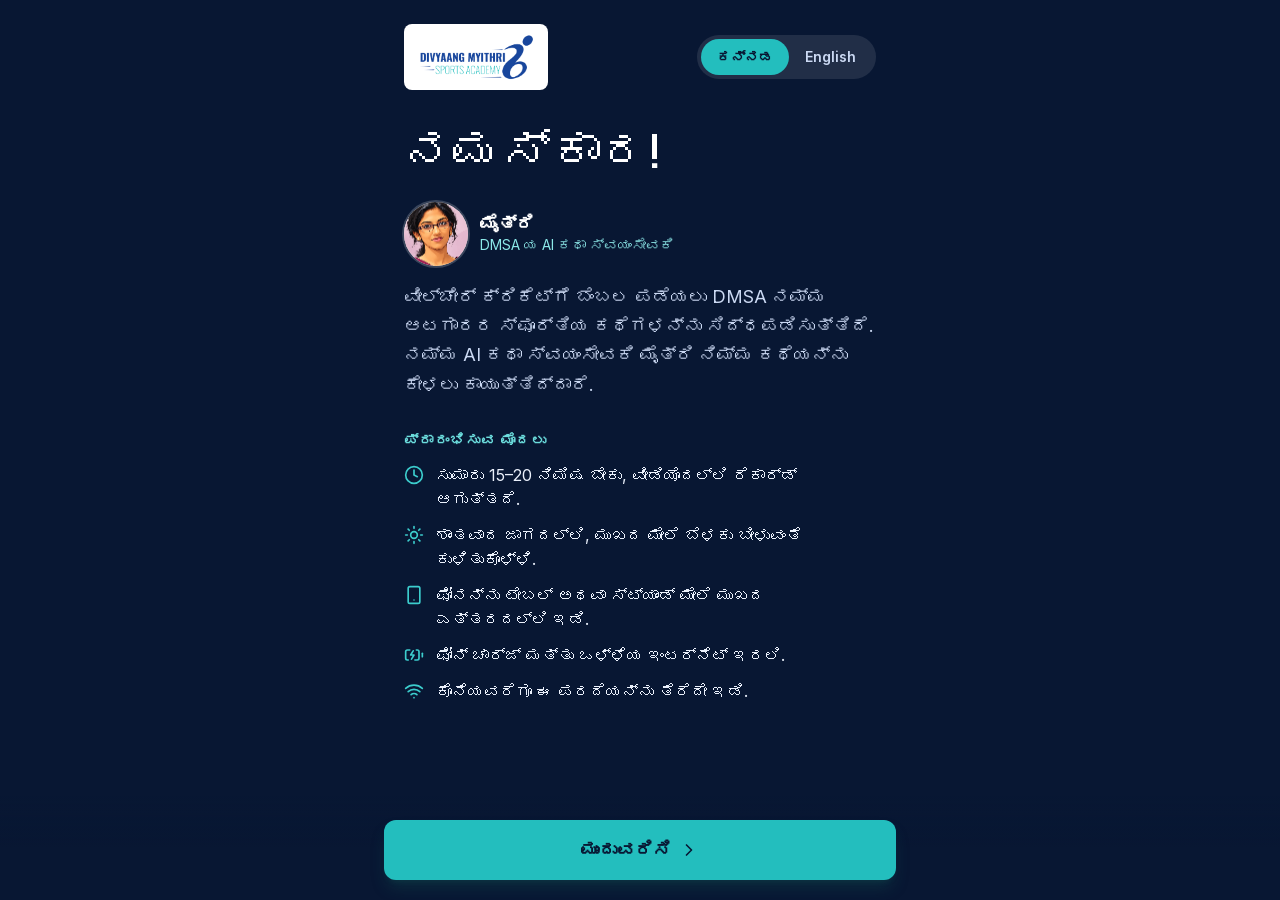
==== index.html @ bd9ede91 "Publish Myithri at myithri.auraclusive.com" ====
<!DOCTYPE html><html lang="en" class="d8ilgG_variable pvw2IW_variable LINzvG_variable h-full antialiased"><head><meta charSet="utf-8"/><meta name="viewport" content="width=device-width, initial-scale=1"/><link rel="preload" href="/_next/static/media/75affa71d1e2f6a7-s.p.17-aodiw50953.woff2" as="font" crossorigin="" type="font/woff2"/><link rel="preload" href="/_next/static/media/83afe278b6a6bb3c-s.p.2bn3s6zvc0dyp.woff2" as="font" crossorigin="" type="font/woff2"/><link rel="preload" href="/_next/static/media/fabcf92ba1ccea36-s.p.1w_qz2ahumqmz.woff2" as="font" crossorigin="" type="font/woff2"/><link rel="stylesheet" href="/_next/static/chunks/028mfvkrisrev.css" data-precedence="next"/><link rel="preload" as="script" fetchPriority="low" href="/_next/static/chunks/3cfn99dbrcvvp.js"/><script src="/_next/static/chunks/2g6eky4dojsgx.js" async=""></script><script src="/_next/static/chunks/3dmm3v_fq28gc.js" async=""></script><script src="/_next/static/chunks/turbopack-3-ry682tkyiqk.js" async=""></script><script src="/_next/static/chunks/0umf92h1sb77c.js" async=""></script><script src="/_next/static/chunks/1b52zogf7k6cu.js" async=""></script><script src="/_next/static/chunks/1c8x-q97ota8c.js" async=""></script><meta name="theme-color" content="#081733"/><title>Share your story | Divyaang Myithri Sports Academy</title><meta name="description" content="A private interview link for DMSA players."/><meta name="robots" content="noindex, nofollow"/><meta name="next-size-adjust" content=""/><script src="/_next/static/chunks/0cz1d0mv5g_q7.js" noModule=""></script></head><body class="min-h-full"><div hidden=""><!--$--><!--/$--></div><!--$--><!--/$--><script id="_R_">(globalThis["TURBOPACK"] || (globalThis["TURBOPACK"] = [])).push({"otherChunks":["static/chunks/3cfn99dbrcvvp.js","static/chunks/2g6eky4dojsgx.js","static/chunks/3dmm3v_fq28gc.js"],"runtimeModuleIds":[94553]});</script><script src="/_next/static/chunks/3cfn99dbrcvvp.js" async=""></script><script>(self.__next_f=self.__next_f||[]).push([0])</script><script>self.__next_f.push([1,"1:\"$Sreact.fragment\"\n2:\"/_next/static/chunks/0umf92h1sb77c.js\"\n3:I[39756,[\"$2\"],\"default\"]\n4:I[37457,[\"$2\"],\"default\"]\n6:I[47257,[\"$2\"],\"ClientPageRoot\"]\n7:\"/_next/static/chunks/1b52zogf7k6cu.js\"\n8:\"/_next/static/chunks/1c8x-q97ota8c.js\"\n9:I[31713,[\"$2\",\"$7\",\"$8\"],\"default\"]\nc:I[97367,[\"$2\"],\"OutletBoundary\"]\nd:\"$Sreact.suspense\"\nf:\"ViewportBoundary\"\n10:I[97367,[\"$2\"],\"$f\"]\n12:\"MetadataBoundary\"\n13:I[97367,[\"$2\"],\"$12\"]\n15:I[68027,[\"$2\"],\"default\",1]\n:HL[\"/_next/static/chunks/028mfvkrisrev.css\",\"style\"]\n:HL[\"/_next/static/media/75affa71d1e2f6a7-s.p.17-aodiw50953.woff2\",\"font\",{\"crossOrigin\":\"\",\"type\":\"font/woff2\"}]\n:HL[\"/_next/static/media/83afe278b6a6bb3c-s.p.2bn3s6zvc0dyp.woff2\",\"font\",{\"crossOrigin\":\"\",\"type\":\"font/woff2\"}]\n:HL[\"/_next/static/media/fabcf92ba1ccea36-s.p.1w_qz2ahumqmz.woff2\",\"font\",{\"crossOrigin\":\"\",\"type\":\"font/woff2\"}]\n5:[[\"children\",{\"s\":\"__PAGE__\",\"h\":512,\"d\":{\"r\":[\"$\",\"$1\",\"c\",{\"children\":[[\"$\",\"$L6\",null,{\"Component\":\"$9\",\"serverProvidedParams\":{\"searchParams\":{},\"params\":{},\"promises\":[\"$@a\",\"$@b\"]}}],[[\"$\",\"script\",\"script-0\",{\"src\":\"/_next/static/chunks/1b52zogf7k6cu.js\",\"async\":true,\"nonce\":\"$undefined\"}],[\"$\",\"script\",\"script-1\",{\"src\":\"/_next/static/chunks/1c8x-q97ota8c.js\",\"async\":true,\"nonce\":\"$undefined\"}]],[\"$\",\"$Lc\",null,{\"children\":[\"$\",\"$d\",null,{\"name\":\"Next.MetadataOutlet\",\"children\":\"$@e\"}]}]]}],\"p\":false,\"v\":null}}]]\n0:{\"P\":null,\"c\":[\"\",\"\"],\"q\":\"\",\"i\":false,\"t\":{\"t\":{\"s\":\"\",\"h\":528,\"d\":{\"r\":[\"$\",\"$1\",\"c\",{\"children\":[[[\"$\",\"link\",\"0\",{\"rel\":\"stylesheet\",\"href\":\"/_next/static/chunks/028mfvkrisrev.css\",\"precedence\":\"next\",\"crossOrigin\":\"$undefined\",\"nonce\":\"$undefined\"}],[\"$\",\"script\",\"script-0\",{\"src\":\"/_next/static/chunks/0umf92h1sb77c.js\",\"async\":true,\"nonce\":\"$undefined\"}]],[\"$\",\"html\",null,{\"lang\":\"en\",\"className\":\"d8ilgG_variable pvw2IW_variable LINzvG_variable h-full antialiased\",\"children\":[\"$\",\"body\",null,{\"className\":\"min-h-full\",\"children\":[\"$\",\"$L3\",null,{\"parallelRouterKey\":\"children\",\"error\":\"$undefined\",\"errorStyles\":\"$undefined\",\"errorScripts\":\"$undefined\",\"template\":[\"$\",\"$L4\",null,{}],\"templateStyles\":\"$undefined\",\"templateScripts\":\"$undefined\",\"notFound\":[[[\"$\",\"title\",null,{\"children\":\"404: This page could not be found.\"}],[\"$\",\"div\",null,{\"style\":{\"fontFamily\":\"system-ui,\\\"Segoe UI\\\",Roboto,Helvetica,Arial,sans-serif,\\\"Apple Color Emoji\\\",\\\"Segoe UI Emoji\\\"\",\"height\":\"100vh\",\"textAlign\":\"center\",\"display\":\"flex\",\"flexDirection\":\"column\",\"alignItems\":\"center\",\"justifyContent\":\"center\"},\"children\":[\"$\",\"div\",null,{\"children\":[[\"$\",\"style\",null,{\"dangerouslySetInnerHTML\":{\"__html\":\"body{color:#000;background:#fff;margin:0}.next-error-h1{border-right:1px solid rgba(0,0,0,.3)}@media (prefers-color-scheme:dark){body{color:#fff;background:#000}.next-error-h1{border-right:1px solid rgba(255,255,255,.3)}}\"}}],[\"$\",\"h1\",null,{\"className\":\"next-error-h1\",\"style\":{\"display\":\"inline-block\",\"margin\":\"0 20px 0 0\",\"padding\":\"0 23px 0 0\",\"fontSize\":24,\"fontWeight\":500,\"verticalAlign\":\"top\",\"lineHeight\":\"49px\"},\"children\":404}],[\"$\",\"div\",null,{\"style\":{\"display\":\"inline-block\"},\"children\":[\"$\",\"h2\",null,{\"style\":{\"fontSize\":14,\"fontWeight\":400,\"lineHeight\":\"49px\",\"margin\":0},\"children\":\"This page could not be found.\"}]}]]}]}]],[]],\"forbidden\":\"$undefined\",\"unauthorized\":\"$undefined\"}]}]}]]}],\"p\":false,\"v\":null},\"c\":\"$Q5\"},\"h\":{\"r\":[\"$\",\"$1\",\"h\",{\"children\":[null,[\"$\",\"$L10\",null,{\"children\":\"$L11\"}],[\"$\",\"$L13\",null,{\"children\":[[\"$\",\"div\",null,{\"hidden\":true,\"children\":[\"$\",\"$d\",null,{\"name\":\"Next.Metadata\",\"children\":\"$L14\"}]}],null]}],[\"$\",\"meta\",null,{\"name\":\"next-size-adjust\",\"content\":\"\"}]]}],\"p\":false,\"v\":null}},\"m\":\"$undefined\",\"G\":[\"$15\",[[\"$\",\"link\",\"0\",{\"rel\":\"stylesheet\",\"href\":\"/_next/static/chunks/028mfvkrisrev.css\",\"precedence\":\"next\",\"crossOrigin\":\"$undefined\",\"nonce\":\"$undefined\"}]]],\"S\":true,\"r\":\"$undefined\",\"s\":\"$undefined\",\"a\":\"$undefined\",\"l\":\"$undefined\",\"p\":\"$undefined\",\"d\":\"$undefined\",\"b\":\"nEIUhAYnrv39OLsIxHmzb\"}\na:{}\nb:\"$5:0:1:d:r:props:children:0:props:serverProvidedParams:params\"\n11:[[\"$\",\"meta\",\"0\",{\"charSet\":\"utf-8\"}],[\"$\",\"meta\",\"1\",{\"name\":\"viewport\",\"content\":\"width=device-width, initial-scale=1\"}],[\"$\",\"meta\",\"2\",{\"name\":\"theme-color\",\"content\":\"#081733\"}]]\ne:null\n14:[[\"$\",\"title\",\"0\",{\"children\":\"Share your story | Divyaang Myithri Sports Academy\"}],[\"$\",\"meta\",\"1\",{\"name\":\"description\",\"content\":\"A private interview link for DMSA players.\"}],[\"$\",\"meta\",\"2\",{\"name\":\"robots\",\"content\":\"noindex, nofollow\"}]]\n"])</script></body></html>
---- _next/static/chunks/028mfvkrisrev.css ----
@font-face{font-family:Bebas Neue;font-style:normal;font-weight:400;font-display:swap;src:url(../media/2039e8342bda6056-s.1hiu0hj9qpr9g.woff2)format("woff2");unicode-range:U+100-2BA,U+2BD-2C5,U+2C7-2CC,U+2CE-2D7,U+2DD-2FF,U+304,U+308,U+329,U+1D00-1DBF,U+1E00-1E9F,U+1EF2-1EFF,U+2020,U+20A0-20AB,U+20AD-20C4,U+2113,U+2C60-2C7F,U+A720-A7FF}@font-face{font-family:Bebas Neue;font-style:normal;font-weight:400;font-display:swap;src:url(../media/fabcf92ba1ccea36-s.p.1w_qz2ahumqmz.woff2)format("woff2");unicode-range:U+??,U+131,U+152-153,U+2BB-2BC,U+2C6,U+2DA,U+2DC,U+304,U+308,U+329,U+2000-206F,U+20AC,U+2122,U+2191,U+2193,U+2212,U+2215,U+FEFF,U+FFFD}@font-face{font-family:Bebas Neue Fallback;src:local(Arial);ascent-override:117.32%;descent-override:39.11%;line-gap-override:0.0%;size-adjust:76.72%}.d8ilgG_className{font-family:Bebas Neue,Bebas Neue Fallback;font-style:normal;font-weight:400}.d8ilgG_variable{--font-bebas:"Bebas Neue", "Bebas Neue Fallback"}
@font-face{font-family:Archivo;font-style:normal;font-weight:100 900;font-stretch:100%;font-display:swap;src:url(../media/a2947afc6a06879b-s.1gyfqm5yhhzs7.woff2)format("woff2");unicode-range:U+102-103,U+110-111,U+128-129,U+168-169,U+1A0-1A1,U+1AF-1B0,U+300-301,U+303-304,U+308-309,U+323,U+329,U+1EA0-1EF9,U+20AB}@font-face{font-family:Archivo;font-style:normal;font-weight:100 900;font-stretch:100%;font-display:swap;src:url(../media/651aaf1801011892-s.357dd_6abeqge.woff2)format("woff2");unicode-range:U+100-2BA,U+2BD-2C5,U+2C7-2CC,U+2CE-2D7,U+2DD-2FF,U+304,U+308,U+329,U+1D00-1DBF,U+1E00-1E9F,U+1EF2-1EFF,U+2020,U+20A0-20AB,U+20AD-20C4,U+2113,U+2C60-2C7F,U+A720-A7FF}@font-face{font-family:Archivo;font-style:normal;font-weight:100 900;font-stretch:100%;font-display:swap;src:url(../media/75affa71d1e2f6a7-s.p.17-aodiw50953.woff2)format("woff2");unicode-range:U+??,U+131,U+152-153,U+2BB-2BC,U+2C6,U+2DA,U+2DC,U+304,U+308,U+329,U+2000-206F,U+20AC,U+2122,U+2191,U+2193,U+2212,U+2215,U+FEFF,U+FFFD}@font-face{font-family:Archivo Fallback;src:local(Arial);ascent-override:88.96%;descent-override:21.28%;line-gap-override:0.0%;size-adjust:98.7%}.pvw2IW_className{font-family:Archivo,Archivo Fallback;font-style:normal}.pvw2IW_variable{--font-archivo:"Archivo", "Archivo Fallback"}
@font-face{font-family:Inter;font-style:normal;font-weight:100 900;font-display:swap;src:url(../media/2c55a0e60120577a-s.0-dom-5bn10r2.woff2)format("woff2");unicode-range:U+460-52F,U+1C80-1C8A,U+20B4,U+2DE0-2DFF,U+A640-A69F,U+FE2E-FE2F}@font-face{font-family:Inter;font-style:normal;font-weight:100 900;font-display:swap;src:url(../media/9c72aa0f40e4eef8-s.1y4-pdgsjb-pw.woff2)format("woff2");unicode-range:U+301,U+400-45F,U+490-491,U+4B0-4B1,U+2116}@font-face{font-family:Inter;font-style:normal;font-weight:100 900;font-display:swap;src:url(../media/ad66f9afd8947f86-s.3lvt2whj97whp.woff2)format("woff2");unicode-range:U+1F??}@font-face{font-family:Inter;font-style:normal;font-weight:100 900;font-display:swap;src:url(../media/5476f68d60460930-s.2uwcyprjm3xu3.woff2)format("woff2");unicode-range:U+370-377,U+37A-37F,U+384-38A,U+38C,U+38E-3A1,U+3A3-3FF}@font-face{font-family:Inter;font-style:normal;font-weight:100 900;font-display:swap;src:url(../media/2bbe8d2671613f1f-s.0k62hbripvv8p.woff2)format("woff2");unicode-range:U+102-103,U+110-111,U+128-129,U+168-169,U+1A0-1A1,U+1AF-1B0,U+300-301,U+303-304,U+308-309,U+323,U+329,U+1EA0-1EF9,U+20AB}@font-face{font-family:Inter;font-style:normal;font-weight:100 900;font-display:swap;src:url(../media/1bffadaabf893a1e-s.3-6t-g6q0vh0a.woff2)format("woff2");unicode-range:U+100-2BA,U+2BD-2C5,U+2C7-2CC,U+2CE-2D7,U+2DD-2FF,U+304,U+308,U+329,U+1D00-1DBF,U+1E00-1E9F,U+1EF2-1EFF,U+2020,U+20A0-20AB,U+20AD-20C4,U+2113,U+2C60-2C7F,U+A720-A7FF}@font-face{font-family:Inter;font-style:normal;font-weight:100 900;font-display:swap;src:url(../media/83afe278b6a6bb3c-s.p.2bn3s6zvc0dyp.woff2)format("woff2");unicode-range:U+??,U+131,U+152-153,U+2BB-2BC,U+2C6,U+2DA,U+2DC,U+304,U+308,U+329,U+2000-206F,U+20AC,U+2122,U+2191,U+2193,U+2212,U+2215,U+FEFF,U+FFFD}@font-face{font-family:Inter Fallback;src:local(Arial);ascent-override:90.44%;descent-override:22.52%;line-gap-override:0.0%;size-adjust:107.12%}.LINzvG_className{font-family:Inter,Inter Fallback;font-style:normal}.LINzvG_variable{--font-inter:"Inter", "Inter Fallback"}
@layer properties{@supports (((-webkit-hyphens:none)) and (not (margin-trim:inline))) or ((-moz-orient:inline) and (not (color:rgb(from red r g b)))){*,:before,:after,::backdrop{--tw-translate-x:0;--tw-translate-y:0;--tw-translate-z:0;--tw-scale-x:1;--tw-scale-y:1;--tw-scale-z:1;--tw-rotate-x:initial;--tw-rotate-y:initial;--tw-rotate-z:initial;--tw-skew-x:initial;--tw-skew-y:initial;--tw-space-y-reverse:0;--tw-divide-y-reverse:0;--tw-border-style:solid;--tw-gradient-position:initial;--tw-gradient-from:#0000;--tw-gradient-via:#0000;--tw-gradient-to:#0000;--tw-gradient-stops:initial;--tw-gradient-via-stops:initial;--tw-gradient-from-position:0%;--tw-gradient-via-position:50%;--tw-gradient-to-position:100%;--tw-leading:initial;--tw-font-weight:initial;--tw-tracking:initial;--tw-ordinal:initial;--tw-slashed-zero:initial;--tw-numeric-figure:initial;--tw-numeric-spacing:initial;--tw-numeric-fraction:initial;--tw-shadow:0 0 #0000;--tw-shadow-color:initial;--tw-shadow-alpha:100%;--tw-inset-shadow:0 0 #0000;--tw-inset-shadow-color:initial;--tw-inset-shadow-alpha:100%;--tw-ring-color:initial;--tw-ring-shadow:0 0 #0000;--tw-inset-ring-color:initial;--tw-inset-ring-shadow:0 0 #0000;--tw-ring-inset:initial;--tw-ring-offset-width:0px;--tw-ring-offset-color:#fff;--tw-ring-offset-shadow:0 0 #0000;--tw-blur:initial;--tw-brightness:initial;--tw-contrast:initial;--tw-grayscale:initial;--tw-hue-rotate:initial;--tw-invert:initial;--tw-opacity:initial;--tw-saturate:initial;--tw-sepia:initial;--tw-drop-shadow:initial;--tw-drop-shadow-color:initial;--tw-drop-shadow-alpha:100%;--tw-drop-shadow-size:initial;--tw-backdrop-blur:initial;--tw-backdrop-brightness:initial;--tw-backdrop-contrast:initial;--tw-backdrop-grayscale:initial;--tw-backdrop-hue-rotate:initial;--tw-backdrop-invert:initial;--tw-backdrop-opacity:initial;--tw-backdrop-saturate:initial;--tw-backdrop-sepia:initial;--tw-duration:initial;--tw-outline-style:solid}}}@layer theme{:root,:host{--font-sans:var(--font-inter), sans-serif;--font-mono:ui-monospace, SFMono-Regular, Menlo, Monaco, Consolas, "Liberation Mono", "Courier New", monospace;--color-red-50:#fef2f2;--color-red-100:#ffe2e2;--color-red-300:#ffa3a3;--color-red-500:#fb2c36;--color-red-600:#e40014;--color-red-900:#82181a;--color-teal-50:var(--color-teal-50);--color-teal-100:var(--color-teal-100);--color-teal-200:var(--color-teal-200);--color-teal-300:var(--color-teal-300);--color-teal-400:var(--color-teal-400);--color-teal-500:var(--color-teal-500);--color-teal-600:var(--color-teal-600);--color-teal-700:var(--color-teal-700);--color-teal-800:var(--color-teal-800);--color-teal-900:var(--color-teal-900);--color-black:#000;--color-white:#fff;--spacing:.25rem;--container-xs:20rem;--container-sm:24rem;--container-md:28rem;--container-lg:32rem;--container-2xl:42rem;--container-3xl:48rem;--container-4xl:56rem;--container-5xl:64rem;--text-xs:.75rem;--text-xs--line-height:calc(1 / .75);--text-sm:.875rem;--text-sm--line-height:calc(1.25 / .875);--text-base:1rem;--text-base--line-height:calc(1.5 / 1);--text-lg:1.125rem;--text-lg--line-height:calc(1.75 / 1.125);--text-xl:1.25rem;--text-xl--line-height:calc(1.75 / 1.25);--text-2xl:1.5rem;--text-2xl--line-height:calc(2 / 1.5);--text-3xl:1.875rem;--text-3xl--line-height:calc(2.25 / 1.875);--text-5xl:3rem;--text-5xl--line-height:1;--text-6xl:3.75rem;--text-6xl--line-height:1;--font-weight-normal:400;--font-weight-semibold:600;--font-weight-bold:700;--tracking-wide:.025em;--tracking-widest:.1em;--leading-tight:1.25;--leading-relaxed:1.625;--radius-sm:.25rem;--radius-md:.375rem;--radius-lg:.5rem;--radius-xl:.75rem;--radius-2xl:1rem;--radius-3xl:1.5rem;--animate-spin:spin 1s linear infinite;--animate-ping:ping 1s cubic-bezier(0, 0, .2, 1) infinite;--animate-pulse:pulse 2s cubic-bezier(.4, 0, .6, 1) infinite;--aspect-video:16 / 9;--default-transition-duration:.15s;--default-transition-timing-function:cubic-bezier(.4, 0, .2, 1);--default-font-family:var(--font-inter), sans-serif;--default-mono-font-family:var(--font-mono);--color-navy-50:var(--color-navy-50);--color-navy-100:var(--color-navy-100);--color-navy-200:var(--color-navy-200);--color-navy-300:var(--color-navy-300);--color-navy-400:var(--color-navy-400);--color-navy-500:var(--color-navy-500);--color-navy-600:var(--color-navy-600);--color-navy-700:var(--color-navy-700);--color-navy-800:var(--color-navy-800);--color-navy-900:var(--color-navy-900);--color-navy-950:var(--color-navy-950);--color-gold-50:var(--color-gold-50);--color-gold-100:var(--color-gold-100);--color-gold-200:var(--color-gold-200);--color-gold-300:var(--color-gold-300);--color-gold-400:var(--color-gold-400);--color-gold-500:var(--color-gold-500);--color-gold-600:var(--color-gold-600);--color-gold-700:var(--color-gold-700);--color-chalk:var(--color-chalk);--color-chalk-dim:var(--color-chalk-dim)}@supports (color:lab(0% 0 0)){:root,:host{--color-red-50:lab(96.5005% 4.18511 1.52329);--color-red-100:lab(92.243% 10.2865 3.83865);--color-red-300:lab(76.5514% 36.4219 15.5335);--color-red-500:lab(55.4814% 75.0732 48.8528);--color-red-600:lab(48.4493% 77.4328 61.5452);--color-red-900:lab(28.5139% 44.5539 29.0463)}}}@layer base{*,:after,:before,::backdrop{box-sizing:border-box;border:0 solid;margin:0;padding:0}::file-selector-button{box-sizing:border-box;border:0 solid;margin:0;padding:0}html,:host{-webkit-text-size-adjust:100%;tab-size:4;line-height:1.5;font-family:var(--default-font-family,-apple-system, BlinkMacSystemFont, "Segoe UI", Roboto, "Helvetica Neue", "Noto Sans", Arial, sans-serif, "Apple Color Emoji", "Segoe UI Emoji", "Segoe UI Symbol", "Noto Color Emoji");font-feature-settings:var(--default-font-feature-settings,normal);font-variation-settings:var(--default-font-variation-settings,normal);-webkit-tap-highlight-color:transparent}hr{height:0;color:inherit;border-top-width:1px}abbr:where([title]){-webkit-text-decoration:underline dotted;text-decoration:underline dotted}h1,h2,h3,h4,h5,h6{font-size:inherit;font-weight:inherit}a{color:inherit;-webkit-text-decoration:inherit;-webkit-text-decoration:inherit;-webkit-text-decoration:inherit;-webkit-text-decoration:inherit;text-decoration:inherit}b,strong{font-weight:bolder}code,kbd,samp,pre{font-family:var(--default-mono-font-family,ui-monospace, SFMono-Regular, Menlo, Monaco, Consolas, "Liberation Mono", "Courier New", monospace);font-feature-settings:var(--default-mono-font-feature-settings,normal);font-variation-settings:var(--default-mono-font-variation-settings,normal);font-size:1em}small{font-size:80%}sub,sup{vertical-align:baseline;font-size:75%;line-height:0;position:relative}sub{bottom:-.25em}sup{top:-.5em}table{text-indent:0;border-color:inherit;border-collapse:collapse}:-moz-focusring:where(:not(iframe)){outline:auto}progress{vertical-align:baseline}summary{display:list-item}ol,ul,menu{list-style:none}img,svg,video,canvas,audio,iframe,embed,object{vertical-align:middle;display:block}img,video{max-width:100%;height:auto}button,input,select,optgroup,textarea{font:inherit;font-feature-settings:inherit;font-variation-settings:inherit;letter-spacing:inherit;color:inherit;opacity:1;background-color:#0000;border-radius:0}::file-selector-button{font:inherit;font-feature-settings:inherit;font-variation-settings:inherit;letter-spacing:inherit;color:inherit;opacity:1;background-color:#0000;border-radius:0}:where(select:is([multiple],[size])) optgroup{font-weight:bolder}:where(select:is([multiple],[size])) optgroup option{padding-inline-start:20px}::file-selector-button{margin-inline-end:4px}::placeholder{opacity:1}@supports (not ((-webkit-appearance:-apple-pay-button))) or (contain-intrinsic-size:1px){::placeholder{color:currentColor}@supports (color:color-mix(in lab, red, red)){::placeholder{color:color-mix(in oklab, currentcolor 50%, transparent)}}}textarea{resize:vertical}::-webkit-search-decoration{-webkit-appearance:none}::-webkit-date-and-time-value{min-height:1lh;text-align:inherit}::-webkit-datetime-edit{display:inline-flex}::-webkit-datetime-edit-fields-wrapper{padding:0}::-webkit-datetime-edit{padding-block:0}::-webkit-datetime-edit-year-field{padding-block:0}::-webkit-datetime-edit-month-field{padding-block:0}::-webkit-datetime-edit-day-field{padding-block:0}::-webkit-datetime-edit-hour-field{padding-block:0}::-webkit-datetime-edit-minute-field{padding-block:0}::-webkit-datetime-edit-second-field{padding-block:0}::-webkit-datetime-edit-millisecond-field{padding-block:0}::-webkit-datetime-edit-meridiem-field{padding-block:0}::-webkit-calendar-picker-indicator{line-height:1}:-moz-ui-invalid{box-shadow:none}button,input:where([type=button],[type=reset],[type=submit]){appearance:button}::file-selector-button{appearance:button}::-webkit-inner-spin-button{height:auto}::-webkit-outer-spin-button{height:auto}[hidden]:where(:not([hidden=until-found])){display:none!important}}@layer components;@layer utilities{.pointer-events-none{pointer-events:none}.visible{visibility:visible}.sr-only{clip-path:inset(50%);white-space:nowrap;border-width:0;width:1px;height:1px;margin:-1px;padding:0;position:absolute;overflow:hidden}.absolute{position:absolute}.fixed{position:fixed}.relative{position:relative}.static{position:static}.sticky{position:sticky}.-inset-3{inset:calc(var(--spacing) * -3)}.inset-0{inset:0}.inset-x-0{inset-inline:0}.top-0{top:0}.top-1{top:var(--spacing)}.top-1\/2{top:50%}.right-0{right:0}.right-1\.5{right:calc(var(--spacing) * 1.5)}.right-2{right:calc(var(--spacing) * 2)}.bottom-0{bottom:0}.bottom-2{bottom:calc(var(--spacing) * 2)}.bottom-16{bottom:calc(var(--spacing) * 16)}.bottom-24{bottom:calc(var(--spacing) * 24)}.left-0{left:0}.left-2{left:calc(var(--spacing) * 2)}.z-10{z-index:10}.z-20{z-index:20}.z-30{z-index:30}.z-40{z-index:40}.z-50{z-index:50}.z-\[60\]{z-index:60}.z-\[70\]{z-index:70}.z-\[1000\]{z-index:1000}.m-auto{margin:auto}.-mx-4{margin-inline:calc(var(--spacing) * -4)}.mx-4{margin-inline:calc(var(--spacing) * 4)}.mx-auto{margin-inline:auto}.mt-0\.5{margin-top:calc(var(--spacing) * .5)}.mt-1{margin-top:var(--spacing)}.mt-1\.5{margin-top:calc(var(--spacing) * 1.5)}.mt-2{margin-top:calc(var(--spacing) * 2)}.mt-2\.5{margin-top:calc(var(--spacing) * 2.5)}.mt-3{margin-top:calc(var(--spacing) * 3)}.mt-4{margin-top:calc(var(--spacing) * 4)}.mt-5{margin-top:calc(var(--spacing) * 5)}.mt-6{margin-top:calc(var(--spacing) * 6)}.mt-7{margin-top:calc(var(--spacing) * 7)}.mt-8{margin-top:calc(var(--spacing) * 8)}.mt-10{margin-top:calc(var(--spacing) * 10)}.mt-16{margin-top:calc(var(--spacing) * 16)}.mt-auto{margin-top:auto}.-mb-px{margin-bottom:-1px}.mb-0\.5{margin-bottom:calc(var(--spacing) * .5)}.mb-3{margin-bottom:calc(var(--spacing) * 3)}.ml-1{margin-left:var(--spacing)}.ml-auto{margin-left:auto}.line-clamp-4{-webkit-line-clamp:4;-webkit-box-orient:vertical;display:-webkit-box;overflow:hidden}.line-clamp-5{-webkit-line-clamp:5;-webkit-box-orient:vertical;display:-webkit-box;overflow:hidden}.block{display:block}.contents{display:contents}.flex{display:flex}.grid{display:grid}.hidden{display:none}.inline-block{display:inline-block}.inline-flex{display:inline-flex}.table{display:table}.aspect-\[1\/1\.414\]{aspect-ratio:1/1.414}.aspect-\[3\/4\]{aspect-ratio:3/4}.aspect-square{aspect-ratio:1}.aspect-video{aspect-ratio:var(--aspect-video)}.h-1\.5{height:calc(var(--spacing) * 1.5)}.h-2{height:calc(var(--spacing) * 2)}.h-2\.5{height:calc(var(--spacing) * 2.5)}.h-3{height:calc(var(--spacing) * 3)}.h-3\.5{height:calc(var(--spacing) * 3.5)}.h-4{height:calc(var(--spacing) * 4)}.h-5{height:calc(var(--spacing) * 5)}.h-6{height:calc(var(--spacing) * 6)}.h-7{height:calc(var(--spacing) * 7)}.h-8{height:calc(var(--spacing) * 8)}.h-9{height:calc(var(--spacing) * 9)}.h-10{height:calc(var(--spacing) * 10)}.h-12{height:calc(var(--spacing) * 12)}.h-14{height:calc(var(--spacing) * 14)}.h-16{height:calc(var(--spacing) * 16)}.h-20{height:calc(var(--spacing) * 20)}.h-24{height:calc(var(--spacing) * 24)}.h-32{height:calc(var(--spacing) * 32)}.h-36{height:calc(var(--spacing) * 36)}.h-40{height:calc(var(--spacing) * 40)}.h-44{height:calc(var(--spacing) * 44)}.h-\[36vh\]{height:36vh}.h-full{height:100%}.max-h-80{max-height:calc(var(--spacing) * 80)}.max-h-full{max-height:100%}.min-h-0{min-height:0}.min-h-\[6rem\]{min-height:6rem}.min-h-\[7\.5rem\]{min-height:7.5rem}.min-h-\[50dvh\]{min-height:50dvh}.min-h-dvh{min-height:100dvh}.min-h-full{min-height:100%}.w-2{width:calc(var(--spacing) * 2)}.w-2\.5{width:calc(var(--spacing) * 2.5)}.w-3\.5{width:calc(var(--spacing) * 3.5)}.w-4{width:calc(var(--spacing) * 4)}.w-5{width:calc(var(--spacing) * 5)}.w-6{width:calc(var(--spacing) * 6)}.w-7{width:calc(var(--spacing) * 7)}.w-8{width:calc(var(--spacing) * 8)}.w-9{width:calc(var(--spacing) * 9)}.w-10{width:calc(var(--spacing) * 10)}.w-12{width:calc(var(--spacing) * 12)}.w-14{width:calc(var(--spacing) * 14)}.w-16{width:calc(var(--spacing) * 16)}.w-20{width:calc(var(--spacing) * 20)}.w-24{width:calc(var(--spacing) * 24)}.w-28{width:calc(var(--spacing) * 28)}.w-32{width:calc(var(--spacing) * 32)}.w-36{width:calc(var(--spacing) * 36)}.w-40{width:calc(var(--spacing) * 40)}.w-44{width:calc(var(--spacing) * 44)}.w-64{width:calc(var(--spacing) * 64)}.w-72{width:calc(var(--spacing) * 72)}.w-\[4\.5rem\]{width:4.5rem}.w-fit{width:fit-content}.w-full{width:100%}.max-w-2xl{max-width:var(--container-2xl)}.max-w-3xl{max-width:var(--container-3xl)}.max-w-4xl{max-width:var(--container-4xl)}.max-w-5xl{max-width:var(--container-5xl)}.max-w-\[85\%\]{max-width:85%}.max-w-full{max-width:100%}.max-w-lg{max-width:var(--container-lg)}.max-w-md{max-width:var(--container-md)}.max-w-sm{max-width:var(--container-sm)}.max-w-xs{max-width:var(--container-xs)}.min-w-0{min-width:0}.flex-1{flex:1}.flex-none{flex:none}.-translate-y-1\/2{--tw-translate-y:calc(calc(1 / 2 * 100%) * -1);translate:var(--tw-translate-x) var(--tw-translate-y)}.-scale-x-100{--tw-scale-x:calc(100% * -1);scale:var(--tw-scale-x) var(--tw-scale-y)}.rotate-180{rotate:180deg}.transform{transform:var(--tw-rotate-x,) var(--tw-rotate-y,) var(--tw-rotate-z,) var(--tw-skew-x,) var(--tw-skew-y,)}.animate-ping{animation:var(--animate-ping)}.animate-pulse{animation:var(--animate-pulse)}.animate-spin{animation:var(--animate-spin)}.cursor-pointer{cursor:pointer}.\[scrollbar-width\:none\]{scrollbar-width:none}.list-decimal{list-style-type:decimal}.list-disc{list-style-type:disc}.grid-cols-2{grid-template-columns:repeat(2,minmax(0,1fr))}.grid-cols-3{grid-template-columns:repeat(3,minmax(0,1fr))}.grid-cols-4{grid-template-columns:repeat(4,minmax(0,1fr))}.grid-cols-5{grid-template-columns:repeat(5,minmax(0,1fr))}.grid-cols-6{grid-template-columns:repeat(6,minmax(0,1fr))}.grid-cols-\[1fr_auto_auto\]{grid-template-columns:1fr auto auto}.flex-col{flex-direction:column}.flex-wrap{flex-wrap:wrap}.items-baseline{align-items:baseline}.items-center{align-items:center}.items-end{align-items:flex-end}.items-start{align-items:flex-start}.justify-between{justify-content:space-between}.justify-center{justify-content:center}.justify-end{justify-content:flex-end}.justify-start{justify-content:flex-start}.gap-1{gap:var(--spacing)}.gap-1\.5{gap:calc(var(--spacing) * 1.5)}.gap-2{gap:calc(var(--spacing) * 2)}.gap-2\.5{gap:calc(var(--spacing) * 2.5)}.gap-3{gap:calc(var(--spacing) * 3)}.gap-3\.5{gap:calc(var(--spacing) * 3.5)}.gap-4{gap:calc(var(--spacing) * 4)}.gap-6{gap:calc(var(--spacing) * 6)}.gap-8{gap:calc(var(--spacing) * 8)}:where(.space-y-0\.5>:not(:last-child)){--tw-space-y-reverse:0;margin-block-start:calc(calc(var(--spacing) * .5) * var(--tw-space-y-reverse));margin-block-end:calc(calc(var(--spacing) * .5) * calc(1 - var(--tw-space-y-reverse)))}:where(.space-y-1>:not(:last-child)){--tw-space-y-reverse:0;margin-block-start:calc(var(--spacing) * var(--tw-space-y-reverse));margin-block-end:calc(var(--spacing) * calc(1 - var(--tw-space-y-reverse)))}:where(.space-y-1\.5>:not(:last-child)){--tw-space-y-reverse:0;margin-block-start:calc(calc(var(--spacing) * 1.5) * var(--tw-space-y-reverse));margin-block-end:calc(calc(var(--spacing) * 1.5) * calc(1 - var(--tw-space-y-reverse)))}:where(.space-y-2>:not(:last-child)){--tw-space-y-reverse:0;margin-block-start:calc(calc(var(--spacing) * 2) * var(--tw-space-y-reverse));margin-block-end:calc(calc(var(--spacing) * 2) * calc(1 - var(--tw-space-y-reverse)))}:where(.space-y-2\.5>:not(:last-child)){--tw-space-y-reverse:0;margin-block-start:calc(calc(var(--spacing) * 2.5) * var(--tw-space-y-reverse));margin-block-end:calc(calc(var(--spacing) * 2.5) * calc(1 - var(--tw-space-y-reverse)))}:where(.space-y-3>:not(:last-child)){--tw-space-y-reverse:0;margin-block-start:calc(calc(var(--spacing) * 3) * var(--tw-space-y-reverse));margin-block-end:calc(calc(var(--spacing) * 3) * calc(1 - var(--tw-space-y-reverse)))}:where(.space-y-4>:not(:last-child)){--tw-space-y-reverse:0;margin-block-start:calc(calc(var(--spacing) * 4) * var(--tw-space-y-reverse));margin-block-end:calc(calc(var(--spacing) * 4) * calc(1 - var(--tw-space-y-reverse)))}.gap-x-4{column-gap:calc(var(--spacing) * 4)}.gap-y-2{row-gap:calc(var(--spacing) * 2)}:where(.divide-y>:not(:last-child)){--tw-divide-y-reverse:0;border-bottom-style:var(--tw-border-style);border-top-style:var(--tw-border-style);border-top-width:calc(1px * var(--tw-divide-y-reverse));border-bottom-width:calc(1px * calc(1 - var(--tw-divide-y-reverse)))}:where(.divide-\[var\(--line\)\]>:not(:last-child)){border-color:var(--line)}.self-end{align-self:flex-end}.self-start{align-self:flex-start}.truncate{text-overflow:ellipsis;white-space:nowrap;overflow:hidden}.overflow-auto{overflow:auto}.overflow-hidden{overflow:hidden}.overflow-x-auto{overflow-x:auto}.overflow-y-auto{overflow-y:auto}.rounded{border-radius:.25rem}.rounded-2xl{border-radius:var(--radius-2xl)}.rounded-3xl{border-radius:var(--radius-3xl)}.rounded-full{border-radius:2147483647px}.rounded-lg{border-radius:var(--radius-lg)}.rounded-md{border-radius:var(--radius-md)}.rounded-xl{border-radius:var(--radius-xl)}.rounded-tl-sm{border-top-left-radius:var(--radius-sm)}.rounded-tr-sm{border-top-right-radius:var(--radius-sm)}.border{border-style:var(--tw-border-style);border-width:1px}.border-2{border-style:var(--tw-border-style);border-width:2px}.border-\[3px\]{border-style:var(--tw-border-style);border-width:3px}.border-t{border-top-style:var(--tw-border-style);border-top-width:1px}.border-r{border-right-style:var(--tw-border-style);border-right-width:1px}.border-b{border-bottom-style:var(--tw-border-style);border-bottom-width:1px}.border-b-2{border-bottom-style:var(--tw-border-style);border-bottom-width:2px}.border-l-4{border-left-style:var(--tw-border-style);border-left-width:4px}.border-dashed{--tw-border-style:dashed;border-style:dashed}.border-\[var\(--alert\)\]{border-color:var(--alert)}.border-\[var\(--gold\)\],.border-\[var\(--gold\)\]\/40{border-color:var(--gold)}@supports (color:color-mix(in lab, red, red)){.border-\[var\(--gold\)\]\/40{border-color:color-mix(in oklab, var(--gold) 40%, transparent)}}.border-\[var\(--ink\)\]\/20{border-color:var(--ink)}@supports (color:color-mix(in lab, red, red)){.border-\[var\(--ink\)\]\/20{border-color:color-mix(in oklab, var(--ink) 20%, transparent)}}.border-\[var\(--line\)\]{border-color:var(--line)}.border-\[var\(--navy\)\]{border-color:var(--navy)}.border-\[var\(--teal\)\]{border-color:var(--teal)}.border-navy-700{border-color:var(--color-navy-700)}.border-teal-300\/40{border-color:var(--color-teal-300)}@supports (color:color-mix(in lab, red, red)){.border-teal-300\/40{border-color:color-mix(in oklab, var(--color-teal-300) 40%, transparent)}}.border-transparent{border-color:#0000}.border-white\/10{border-color:#ffffff1a}@supports (color:color-mix(in lab, red, red)){.border-white\/10{border-color:color-mix(in oklab, var(--color-white) 10%, transparent)}}.border-white\/20{border-color:#fff3}@supports (color:color-mix(in lab, red, red)){.border-white\/20{border-color:color-mix(in oklab, var(--color-white) 20%, transparent)}}.bg-\[\#1b2433\]{background-color:#1b2433}.bg-\[\#25D366\]{background-color:#25d366}.bg-\[\#F7F9FC\]{background-color:#f7f9fc}.bg-\[\#f3ece4\]{background-color:#f3ece4}.bg-\[var\(--alert\)\]{background-color:var(--alert)}.bg-\[var\(--alert-soft\)\]{background-color:var(--alert-soft)}.bg-\[var\(--bg\)\],.bg-\[var\(--bg\)\]\/60{background-color:var(--bg)}@supports (color:color-mix(in lab, red, red)){.bg-\[var\(--bg\)\]\/60{background-color:color-mix(in oklab, var(--bg) 60%, transparent)}}.bg-\[var\(--bg\)\]\/95{background-color:var(--bg)}@supports (color:color-mix(in lab, red, red)){.bg-\[var\(--bg\)\]\/95{background-color:color-mix(in oklab, var(--bg) 95%, transparent)}}.bg-\[var\(--gold\)\]{background-color:var(--gold)}.bg-\[var\(--gold-soft\)\]{background-color:var(--gold-soft)}.bg-\[var\(--line\)\],.bg-\[var\(--line\)\]\/60{background-color:var(--line)}@supports (color:color-mix(in lab, red, red)){.bg-\[var\(--line\)\]\/60{background-color:color-mix(in oklab, var(--line) 60%, transparent)}}.bg-\[var\(--navy\)\]{background-color:var(--navy)}.bg-\[var\(--surface\)\],.bg-\[var\(--surface\)\]\/95{background-color:var(--surface)}@supports (color:color-mix(in lab, red, red)){.bg-\[var\(--surface\)\]\/95{background-color:color-mix(in oklab, var(--surface) 95%, transparent)}}.bg-\[var\(--teal\)\]{background-color:var(--teal)}.bg-\[var\(--teal-soft\)\],.bg-\[var\(--teal-soft\)\]\/40{background-color:var(--teal-soft)}@supports (color:color-mix(in lab, red, red)){.bg-\[var\(--teal-soft\)\]\/40{background-color:color-mix(in oklab, var(--teal-soft) 40%, transparent)}}.bg-\[var\(--teal-soft\)\]\/50{background-color:var(--teal-soft)}@supports (color:color-mix(in lab, red, red)){.bg-\[var\(--teal-soft\)\]\/50{background-color:color-mix(in oklab, var(--teal-soft) 50%, transparent)}}.bg-black{background-color:var(--color-black)}.bg-black\/20{background-color:#0003}@supports (color:color-mix(in lab, red, red)){.bg-black\/20{background-color:color-mix(in oklab, var(--color-black) 20%, transparent)}}.bg-black\/25{background-color:#00000040}@supports (color:color-mix(in lab, red, red)){.bg-black\/25{background-color:color-mix(in oklab, var(--color-black) 25%, transparent)}}.bg-black\/30{background-color:#0000004d}@supports (color:color-mix(in lab, red, red)){.bg-black\/30{background-color:color-mix(in oklab, var(--color-black) 30%, transparent)}}.bg-black\/50{background-color:#00000080}@supports (color:color-mix(in lab, red, red)){.bg-black\/50{background-color:color-mix(in oklab, var(--color-black) 50%, transparent)}}.bg-black\/60{background-color:#0009}@supports (color:color-mix(in lab, red, red)){.bg-black\/60{background-color:color-mix(in oklab, var(--color-black) 60%, transparent)}}.bg-black\/70{background-color:#000000b3}@supports (color:color-mix(in lab, red, red)){.bg-black\/70{background-color:color-mix(in oklab, var(--color-black) 70%, transparent)}}.bg-black\/95{background-color:#000000f2}@supports (color:color-mix(in lab, red, red)){.bg-black\/95{background-color:color-mix(in oklab, var(--color-black) 95%, transparent)}}.bg-gold-400{background-color:var(--color-gold-400)}.bg-gold-500\/15{background-color:var(--color-gold-500)}@supports (color:color-mix(in lab, red, red)){.bg-gold-500\/15{background-color:color-mix(in oklab, var(--color-gold-500) 15%, transparent)}}.bg-gold-600\/80{background-color:var(--color-gold-600)}@supports (color:color-mix(in lab, red, red)){.bg-gold-600\/80{background-color:color-mix(in oklab, var(--color-gold-600) 80%, transparent)}}.bg-navy-800{background-color:var(--color-navy-800)}.bg-navy-900{background-color:var(--color-navy-900)}.bg-navy-950,.bg-navy-950\/60{background-color:var(--color-navy-950)}@supports (color:color-mix(in lab, red, red)){.bg-navy-950\/60{background-color:color-mix(in oklab, var(--color-navy-950) 60%, transparent)}}.bg-navy-950\/90{background-color:var(--color-navy-950)}@supports (color:color-mix(in lab, red, red)){.bg-navy-950\/90{background-color:color-mix(in oklab, var(--color-navy-950) 90%, transparent)}}.bg-red-500{background-color:var(--color-red-500)}.bg-red-600{background-color:var(--color-red-600)}.bg-red-600\/90{background-color:#e40014e6}@supports (color:color-mix(in lab, red, red)){.bg-red-600\/90{background-color:color-mix(in oklab, var(--color-red-600) 90%, transparent)}}.bg-red-900\/60{background-color:#82181a99}@supports (color:color-mix(in lab, red, red)){.bg-red-900\/60{background-color:color-mix(in oklab, var(--color-red-900) 60%, transparent)}}.bg-red-900\/90{background-color:#82181ae6}@supports (color:color-mix(in lab, red, red)){.bg-red-900\/90{background-color:color-mix(in oklab, var(--color-red-900) 90%, transparent)}}.bg-teal-400,.bg-teal-400\/25{background-color:var(--color-teal-400)}@supports (color:color-mix(in lab, red, red)){.bg-teal-400\/25{background-color:color-mix(in oklab, var(--color-teal-400) 25%, transparent)}}.bg-teal-500{background-color:var(--color-teal-500)}.bg-teal-900\/60{background-color:var(--color-teal-900)}@supports (color:color-mix(in lab, red, red)){.bg-teal-900\/60{background-color:color-mix(in oklab, var(--color-teal-900) 60%, transparent)}}.bg-transparent{background-color:#0000}.bg-white{background-color:var(--color-white)}.bg-white\/5{background-color:#ffffff0d}@supports (color:color-mix(in lab, red, red)){.bg-white\/5{background-color:color-mix(in oklab, var(--color-white) 5%, transparent)}}.bg-white\/10{background-color:#ffffff1a}@supports (color:color-mix(in lab, red, red)){.bg-white\/10{background-color:color-mix(in oklab, var(--color-white) 10%, transparent)}}.bg-white\/15{background-color:#ffffff26}@supports (color:color-mix(in lab, red, red)){.bg-white\/15{background-color:color-mix(in oklab, var(--color-white) 15%, transparent)}}.bg-white\/80{background-color:#fffc}@supports (color:color-mix(in lab, red, red)){.bg-white\/80{background-color:color-mix(in oklab, var(--color-white) 80%, transparent)}}.bg-white\/95{background-color:#fffffff2}@supports (color:color-mix(in lab, red, red)){.bg-white\/95{background-color:color-mix(in oklab, var(--color-white) 95%, transparent)}}.bg-gradient-to-b{--tw-gradient-position:to bottom in oklab;background-image:linear-gradient(var(--tw-gradient-stops))}.bg-gradient-to-t{--tw-gradient-position:to top in oklab;background-image:linear-gradient(var(--tw-gradient-stops))}.from-\[var\(--line\)\]{--tw-gradient-from:var(--line);--tw-gradient-stops:var(--tw-gradient-via-stops,var(--tw-gradient-position), var(--tw-gradient-from) var(--tw-gradient-from-position), var(--tw-gradient-to) var(--tw-gradient-to-position))}.from-navy-950{--tw-gradient-from:var(--color-navy-950);--tw-gradient-stops:var(--tw-gradient-via-stops,var(--tw-gradient-position), var(--tw-gradient-from) var(--tw-gradient-from-position), var(--tw-gradient-to) var(--tw-gradient-to-position))}.via-navy-900{--tw-gradient-via:var(--color-navy-900);--tw-gradient-via-stops:var(--tw-gradient-position), var(--tw-gradient-from) var(--tw-gradient-from-position), var(--tw-gradient-via) var(--tw-gradient-via-position), var(--tw-gradient-to) var(--tw-gradient-to-position);--tw-gradient-stops:var(--tw-gradient-via-stops)}.via-navy-950{--tw-gradient-via:var(--color-navy-950);--tw-gradient-via-stops:var(--tw-gradient-position), var(--tw-gradient-from) var(--tw-gradient-from-position), var(--tw-gradient-via) var(--tw-gradient-via-position), var(--tw-gradient-to) var(--tw-gradient-to-position);--tw-gradient-stops:var(--tw-gradient-via-stops)}.via-navy-950\/95{--tw-gradient-via:var(--color-navy-950)}@supports (color:color-mix(in lab, red, red)){.via-navy-950\/95{--tw-gradient-via:color-mix(in oklab, var(--color-navy-950) 95%, transparent)}}.via-navy-950\/95{--tw-gradient-via-stops:var(--tw-gradient-position), var(--tw-gradient-from) var(--tw-gradient-from-position), var(--tw-gradient-via) var(--tw-gradient-via-position), var(--tw-gradient-to) var(--tw-gradient-to-position);--tw-gradient-stops:var(--tw-gradient-via-stops)}.to-\[var\(--bg\)\]{--tw-gradient-to:var(--bg);--tw-gradient-stops:var(--tw-gradient-via-stops,var(--tw-gradient-position), var(--tw-gradient-from) var(--tw-gradient-from-position), var(--tw-gradient-to) var(--tw-gradient-to-position))}.to-navy-950{--tw-gradient-to:var(--color-navy-950);--tw-gradient-stops:var(--tw-gradient-via-stops,var(--tw-gradient-position), var(--tw-gradient-from) var(--tw-gradient-from-position), var(--tw-gradient-to) var(--tw-gradient-to-position))}.to-navy-950\/0{--tw-gradient-to:var(--color-navy-950)}@supports (color:color-mix(in lab, red, red)){.to-navy-950\/0{--tw-gradient-to:color-mix(in oklab, var(--color-navy-950) 0%, transparent)}}.to-navy-950\/0{--tw-gradient-stops:var(--tw-gradient-via-stops,var(--tw-gradient-position), var(--tw-gradient-from) var(--tw-gradient-from-position), var(--tw-gradient-to) var(--tw-gradient-to-position))}.to-navy-950\/80{--tw-gradient-to:var(--color-navy-950)}@supports (color:color-mix(in lab, red, red)){.to-navy-950\/80{--tw-gradient-to:color-mix(in oklab, var(--color-navy-950) 80%, transparent)}}.to-navy-950\/80{--tw-gradient-stops:var(--tw-gradient-via-stops,var(--tw-gradient-position), var(--tw-gradient-from) var(--tw-gradient-from-position), var(--tw-gradient-to) var(--tw-gradient-to-position))}.fill-\[var\(--navy\)\]{fill:var(--navy)}.fill-white{fill:var(--color-white)}.object-contain{object-fit:contain}.object-cover{object-fit:cover}.object-top{object-position:top}.p-1{padding:var(--spacing)}.p-1\.5{padding:calc(var(--spacing) * 1.5)}.p-2{padding:calc(var(--spacing) * 2)}.p-2\.5{padding:calc(var(--spacing) * 2.5)}.p-3{padding:calc(var(--spacing) * 3)}.p-3\.5{padding:calc(var(--spacing) * 3.5)}.p-4{padding:calc(var(--spacing) * 4)}.p-5{padding:calc(var(--spacing) * 5)}.p-6{padding:calc(var(--spacing) * 6)}.p-8{padding:calc(var(--spacing) * 8)}.p-10{padding:calc(var(--spacing) * 10)}.px-1{padding-inline:var(--spacing)}.px-2{padding-inline:calc(var(--spacing) * 2)}.px-2\.5{padding-inline:calc(var(--spacing) * 2.5)}.px-3{padding-inline:calc(var(--spacing) * 3)}.px-3\.5{padding-inline:calc(var(--spacing) * 3.5)}.px-4{padding-inline:calc(var(--spacing) * 4)}.px-5{padding-inline:calc(var(--spacing) * 5)}.px-6{padding-inline:calc(var(--spacing) * 6)}.px-10{padding-inline:calc(var(--spacing) * 10)}.py-0\.5{padding-block:calc(var(--spacing) * .5)}.py-1{padding-block:var(--spacing)}.py-1\.5{padding-block:calc(var(--spacing) * 1.5)}.py-2{padding-block:calc(var(--spacing) * 2)}.py-2\.5{padding-block:calc(var(--spacing) * 2.5)}.py-3{padding-block:calc(var(--spacing) * 3)}.py-3\.5{padding-block:calc(var(--spacing) * 3.5)}.py-4{padding-block:calc(var(--spacing) * 4)}.py-5{padding-block:calc(var(--spacing) * 5)}.py-8{padding-block:calc(var(--spacing) * 8)}.py-10{padding-block:calc(var(--spacing) * 10)}.py-20{padding-block:calc(var(--spacing) * 20)}.py-24{padding-block:calc(var(--spacing) * 24)}.pt-1{padding-top:var(--spacing)}.pt-3{padding-top:calc(var(--spacing) * 3)}.pt-4{padding-top:calc(var(--spacing) * 4)}.pt-5{padding-top:calc(var(--spacing) * 5)}.pt-6{padding-top:calc(var(--spacing) * 6)}.pt-8{padding-top:calc(var(--spacing) * 8)}.pt-\[max\(2\.5rem\,env\(safe-area-inset-top\)\)\]{padding-top:max(2.5rem, env(safe-area-inset-top))}.pb-1{padding-bottom:var(--spacing)}.pb-2{padding-bottom:calc(var(--spacing) * 2)}.pb-2\.5{padding-bottom:calc(var(--spacing) * 2.5)}.pb-4{padding-bottom:calc(var(--spacing) * 4)}.pb-5{padding-bottom:calc(var(--spacing) * 5)}.pb-6{padding-bottom:calc(var(--spacing) * 6)}.pb-8{padding-bottom:calc(var(--spacing) * 8)}.pb-10{padding-bottom:calc(var(--spacing) * 10)}.pb-20{padding-bottom:calc(var(--spacing) * 20)}.pb-28{padding-bottom:calc(var(--spacing) * 28)}.pb-36{padding-bottom:calc(var(--spacing) * 36)}.pb-48{padding-bottom:calc(var(--spacing) * 48)}.pb-\[env\(safe-area-inset-bottom\)\]{padding-bottom:env(safe-area-inset-bottom)}.pb-\[max\(0\.75rem\,env\(safe-area-inset-bottom\)\)\]{padding-bottom:max(.75rem, env(safe-area-inset-bottom))}.pl-3{padding-left:calc(var(--spacing) * 3)}.pl-5{padding-left:calc(var(--spacing) * 5)}.pl-6{padding-left:calc(var(--spacing) * 6)}.pl-12{padding-left:calc(var(--spacing) * 12)}.text-center{text-align:center}.text-left{text-align:left}.font-display{font-family:var(--font-bebas), sans-serif}.font-heading{font-family:var(--font-archivo), sans-serif}.font-mono{font-family:var(--font-mono)}.font-sans{font-family:var(--font-inter), sans-serif}.text-2xl{font-size:var(--text-2xl);line-height:var(--tw-leading,var(--text-2xl--line-height))}.text-3xl{font-size:var(--text-3xl);line-height:var(--tw-leading,var(--text-3xl--line-height))}.text-5xl{font-size:var(--text-5xl);line-height:var(--tw-leading,var(--text-5xl--line-height))}.text-6xl{font-size:var(--text-6xl);line-height:var(--tw-leading,var(--text-6xl--line-height))}.text-base{font-size:var(--text-base);line-height:var(--tw-leading,var(--text-base--line-height))}.text-lg{font-size:var(--text-lg);line-height:var(--tw-leading,var(--text-lg--line-height))}.text-sm{font-size:var(--text-sm);line-height:var(--tw-leading,var(--text-sm--line-height))}.text-xl{font-size:var(--text-xl);line-height:var(--tw-leading,var(--text-xl--line-height))}.text-xs{font-size:var(--text-xs);line-height:var(--tw-leading,var(--text-xs--line-height))}.text-\[11px\]{font-size:11px}.text-\[13px\]{font-size:13px}.text-\[14px\]{font-size:14px}.text-\[15px\]{font-size:15px}.text-\[16px\]{font-size:16px}.text-\[17px\]{font-size:17px}.text-\[28px\]{font-size:28px}.leading-\[1\.15\]{--tw-leading:1.15;line-height:1.15}.leading-none{--tw-leading:1;line-height:1}.leading-relaxed{--tw-leading:var(--leading-relaxed);line-height:var(--leading-relaxed)}.leading-tight{--tw-leading:var(--leading-tight);line-height:var(--leading-tight)}.font-bold{--tw-font-weight:var(--font-weight-bold);font-weight:var(--font-weight-bold)}.font-normal{--tw-font-weight:var(--font-weight-normal);font-weight:var(--font-weight-normal)}.font-semibold{--tw-font-weight:var(--font-weight-semibold);font-weight:var(--font-weight-semibold)}.tracking-\[0\.12em\]{--tw-tracking:.12em;letter-spacing:.12em}.tracking-\[0\.14em\]{--tw-tracking:.14em;letter-spacing:.14em}.tracking-wide{--tw-tracking:var(--tracking-wide);letter-spacing:var(--tracking-wide)}.tracking-widest{--tw-tracking:var(--tracking-widest);letter-spacing:var(--tracking-widest)}.whitespace-pre-wrap{white-space:pre-wrap}.text-\[\#0B1F44\]{color:#0b1f44}.text-\[\#5B6B85\]{color:#5b6b85}.text-\[\#7D5A1E\]{color:#7d5a1e}.text-\[\#073B2A\]{color:#073b2a}.text-\[\#11706F\]{color:#11706f}.text-\[var\(--alert\)\]{color:var(--alert)}.text-\[var\(--gold\)\]{color:var(--gold)}.text-\[var\(--ink\)\],.text-\[var\(--ink\)\]\/80{color:var(--ink)}@supports (color:color-mix(in lab, red, red)){.text-\[var\(--ink\)\]\/80{color:color-mix(in oklab, var(--ink) 80%, transparent)}}.text-\[var\(--line\)\]{color:var(--line)}.text-\[var\(--muted\)\]{color:var(--muted)}.text-\[var\(--navy\)\]{color:var(--navy)}.text-\[var\(--teal\)\]{color:var(--teal)}.text-\[var\(--teal-bright\)\]{color:var(--teal-bright)}.text-gold-100{color:var(--color-gold-100)}.text-navy-50{color:var(--color-navy-50)}.text-navy-100{color:var(--color-navy-100)}.text-navy-200{color:var(--color-navy-200)}.text-navy-300{color:var(--color-navy-300)}.text-navy-900{color:var(--color-navy-900)}.text-navy-950{color:var(--color-navy-950)}.text-red-50{color:var(--color-red-50)}.text-red-100{color:var(--color-red-100)}.text-red-300{color:var(--color-red-300)}.text-teal-100{color:var(--color-teal-100)}.text-teal-200{color:var(--color-teal-200)}.text-teal-300{color:var(--color-teal-300)}.text-teal-400{color:var(--color-teal-400)}.text-white{color:var(--color-white)}.text-white\/60{color:#fff9}@supports (color:color-mix(in lab, red, red)){.text-white\/60{color:color-mix(in oklab, var(--color-white) 60%, transparent)}}.text-white\/70{color:#ffffffb3}@supports (color:color-mix(in lab, red, red)){.text-white\/70{color:color-mix(in oklab, var(--color-white) 70%, transparent)}}.text-white\/80{color:#fffc}@supports (color:color-mix(in lab, red, red)){.text-white\/80{color:color-mix(in oklab, var(--color-white) 80%, transparent)}}.capitalize{text-transform:capitalize}.uppercase{text-transform:uppercase}.italic{font-style:italic}.not-italic{font-style:normal}.tabular-nums{--tw-numeric-spacing:tabular-nums;font-variant-numeric:var(--tw-ordinal,) var(--tw-slashed-zero,) var(--tw-numeric-figure,) var(--tw-numeric-spacing,) var(--tw-numeric-fraction,)}.line-through{text-decoration-line:line-through}.underline{text-decoration-line:underline}.underline-offset-4{text-underline-offset:4px}.antialiased{-webkit-font-smoothing:antialiased;-moz-osx-font-smoothing:grayscale}.accent-\[var\(--teal\)\]{accent-color:var(--teal)}.accent-teal-500{accent-color:var(--color-teal-500)}.opacity-60{opacity:.6}.opacity-70{opacity:.7}.opacity-80{opacity:.8}.shadow{--tw-shadow:0 1px 3px 0 var(--tw-shadow-color,#0000001a), 0 1px 2px -1px var(--tw-shadow-color,#0000001a);box-shadow:var(--tw-inset-shadow), var(--tw-inset-ring-shadow), var(--tw-ring-offset-shadow), var(--tw-ring-shadow), var(--tw-shadow)}.shadow-2xl{--tw-shadow:0 25px 50px -12px var(--tw-shadow-color,#00000040);box-shadow:var(--tw-inset-shadow), var(--tw-inset-ring-shadow), var(--tw-ring-offset-shadow), var(--tw-ring-shadow), var(--tw-shadow)}.shadow-\[0_0_0_3px_var\(--teal-soft\)\]{--tw-shadow:0 0 0 3px var(--tw-shadow-color,var(--teal-soft));box-shadow:var(--tw-inset-shadow), var(--tw-inset-ring-shadow), var(--tw-ring-offset-shadow), var(--tw-ring-shadow), var(--tw-shadow)}.shadow-\[0_14px_30px_-18px_rgba\(11\,31\,68\,0\.7\)\]{--tw-shadow:0 14px 30px -18px var(--tw-shadow-color,#0b1f44b3);box-shadow:var(--tw-inset-shadow), var(--tw-inset-ring-shadow), var(--tw-ring-offset-shadow), var(--tw-ring-shadow), var(--tw-shadow)}.shadow-\[0_18px_40px_-20px_rgba\(11\,31\,68\,0\.45\)\]{--tw-shadow:0 18px 40px -20px var(--tw-shadow-color,#0b1f4473);box-shadow:var(--tw-inset-shadow), var(--tw-inset-ring-shadow), var(--tw-ring-offset-shadow), var(--tw-ring-shadow), var(--tw-shadow)}.shadow-\[0_18px_40px_-28px_rgba\(11\,31\,68\,0\.55\)\]{--tw-shadow:0 18px 40px -28px var(--tw-shadow-color,#0b1f448c);box-shadow:var(--tw-inset-shadow), var(--tw-inset-ring-shadow), var(--tw-ring-offset-shadow), var(--tw-ring-shadow), var(--tw-shadow)}.shadow-\[0_20px_40px_-20px_rgba\(0\,0\,0\,0\.8\)\]{--tw-shadow:0 20px 40px -20px var(--tw-shadow-color,#000c);box-shadow:var(--tw-inset-shadow), var(--tw-inset-ring-shadow), var(--tw-ring-offset-shadow), var(--tw-ring-shadow), var(--tw-shadow)}.shadow-lg{--tw-shadow:0 10px 15px -3px var(--tw-shadow-color,#0000001a), 0 4px 6px -4px var(--tw-shadow-color,#0000001a);box-shadow:var(--tw-inset-shadow), var(--tw-inset-ring-shadow), var(--tw-ring-offset-shadow), var(--tw-ring-shadow), var(--tw-shadow)}.shadow-xl{--tw-shadow:0 20px 25px -5px var(--tw-shadow-color,#0000001a), 0 8px 10px -6px var(--tw-shadow-color,#0000001a);box-shadow:var(--tw-inset-shadow), var(--tw-inset-ring-shadow), var(--tw-ring-offset-shadow), var(--tw-ring-shadow), var(--tw-shadow)}.ring,.ring-1{--tw-ring-shadow:var(--tw-ring-inset,) 0 0 0 calc(1px + var(--tw-ring-offset-width)) var(--tw-ring-color,currentcolor);box-shadow:var(--tw-inset-shadow), var(--tw-inset-ring-shadow), var(--tw-ring-offset-shadow), var(--tw-ring-shadow), var(--tw-shadow)}.ring-2{--tw-ring-shadow:var(--tw-ring-inset,) 0 0 0 calc(2px + var(--tw-ring-offset-width)) var(--tw-ring-color,currentcolor);box-shadow:var(--tw-inset-shadow), var(--tw-inset-ring-shadow), var(--tw-ring-offset-shadow), var(--tw-ring-shadow), var(--tw-shadow)}.ring-4{--tw-ring-shadow:var(--tw-ring-inset,) 0 0 0 calc(4px + var(--tw-ring-offset-width)) var(--tw-ring-color,currentcolor);box-shadow:var(--tw-inset-shadow), var(--tw-inset-ring-shadow), var(--tw-ring-offset-shadow), var(--tw-ring-shadow), var(--tw-shadow)}.shadow-teal-900\/40{--tw-shadow-color:var(--color-teal-900)}@supports (color:color-mix(in lab, red, red)){.shadow-teal-900\/40{--tw-shadow-color:color-mix(in oklab, color-mix(in oklab, var(--color-teal-900) 40%, transparent) var(--tw-shadow-alpha), transparent)}}.shadow-teal-900\/50{--tw-shadow-color:var(--color-teal-900)}@supports (color:color-mix(in lab, red, red)){.shadow-teal-900\/50{--tw-shadow-color:color-mix(in oklab, color-mix(in oklab, var(--color-teal-900) 50%, transparent) var(--tw-shadow-alpha), transparent)}}.ring-\[var\(--line\)\]{--tw-ring-color:var(--line)}.ring-teal-400\/30{--tw-ring-color:var(--color-teal-400)}@supports (color:color-mix(in lab, red, red)){.ring-teal-400\/30{--tw-ring-color:color-mix(in oklab, var(--color-teal-400) 30%, transparent)}}.ring-white\/20{--tw-ring-color:#fff3}@supports (color:color-mix(in lab, red, red)){.ring-white\/20{--tw-ring-color:color-mix(in oklab, var(--color-white) 20%, transparent)}}.filter{filter:var(--tw-blur,) var(--tw-brightness,) var(--tw-contrast,) var(--tw-grayscale,) var(--tw-hue-rotate,) var(--tw-invert,) var(--tw-saturate,) var(--tw-sepia,) var(--tw-drop-shadow,)}.backdrop-blur{--tw-backdrop-blur:blur(8px);-webkit-backdrop-filter:var(--tw-backdrop-blur,) var(--tw-backdrop-brightness,) var(--tw-backdrop-contrast,) var(--tw-backdrop-grayscale,) var(--tw-backdrop-hue-rotate,) var(--tw-backdrop-invert,) var(--tw-backdrop-opacity,) var(--tw-backdrop-saturate,) var(--tw-backdrop-sepia,);backdrop-filter:var(--tw-backdrop-blur,) var(--tw-backdrop-brightness,) var(--tw-backdrop-contrast,) var(--tw-backdrop-grayscale,) var(--tw-backdrop-hue-rotate,) var(--tw-backdrop-invert,) var(--tw-backdrop-opacity,) var(--tw-backdrop-saturate,) var(--tw-backdrop-sepia,)}.transition{transition-property:color,background-color,border-color,outline-color,text-decoration-color,fill,stroke,--tw-gradient-from,--tw-gradient-via,--tw-gradient-to,opacity,box-shadow,transform,translate,scale,rotate,filter,-webkit-backdrop-filter,backdrop-filter,display,content-visibility,overlay,pointer-events;transition-timing-function:var(--tw-ease,var(--default-transition-timing-function));transition-duration:var(--tw-duration,var(--default-transition-duration))}.transition-all{transition-property:all;transition-timing-function:var(--tw-ease,var(--default-transition-timing-function));transition-duration:var(--tw-duration,var(--default-transition-duration))}.duration-1000{--tw-duration:1s;transition-duration:1s}.will-change-transform{will-change:transform}.outline-none{--tw-outline-style:none;outline-style:none}@media (hover:hover){.group-hover\:-translate-y-0\.5:is(:where(.group):hover *){--tw-translate-y:calc(var(--spacing) * -.5);translate:var(--tw-translate-x) var(--tw-translate-y)}.group-hover\:scale-105:is(:where(.group):hover *){--tw-scale-x:105%;--tw-scale-y:105%;--tw-scale-z:105%;scale:var(--tw-scale-x) var(--tw-scale-y)}.group-hover\:opacity-100:is(:where(.group):hover *){opacity:1}}.group-focus-visible\:ring-2:is(:where(.group):focus-visible *){--tw-ring-shadow:var(--tw-ring-inset,) 0 0 0 calc(2px + var(--tw-ring-offset-width)) var(--tw-ring-color,currentcolor);box-shadow:var(--tw-inset-shadow), var(--tw-inset-ring-shadow), var(--tw-ring-offset-shadow), var(--tw-ring-shadow), var(--tw-shadow)}.group-focus-visible\:ring-\[var\(--teal\)\]:is(:where(.group):focus-visible *){--tw-ring-color:var(--teal)}.placeholder\:text-\[var\(--muted\)\]::placeholder{color:var(--muted)}.placeholder\:text-navy-400::placeholder{color:var(--color-navy-400)}.focus-within\:border-\[var\(--teal\)\]:focus-within{border-color:var(--teal)}@media (hover:hover){.hover\:border-\[var\(--muted\)\]\/40:hover{border-color:var(--muted)}@supports (color:color-mix(in lab, red, red)){.hover\:border-\[var\(--muted\)\]\/40:hover{border-color:color-mix(in oklab, var(--muted) 40%, transparent)}}.hover\:border-\[var\(--teal\)\]:hover{border-color:var(--teal)}.hover\:bg-\[var\(--bg\)\]:hover{background-color:var(--bg)}.hover\:bg-\[var\(--navy2\)\]:hover{background-color:var(--navy2)}.hover\:bg-white\/20:hover{background-color:#fff3}@supports (color:color-mix(in lab, red, red)){.hover\:bg-white\/20:hover{background-color:color-mix(in oklab, var(--color-white) 20%, transparent)}}.hover\:text-\[var\(--alert\)\]:hover{color:var(--alert)}.hover\:text-\[var\(--ink\)\]:hover{color:var(--ink)}.hover\:underline:hover{text-decoration-line:underline}.hover\:brightness-95:hover{--tw-brightness:brightness(95%);filter:var(--tw-blur,) var(--tw-brightness,) var(--tw-contrast,) var(--tw-grayscale,) var(--tw-hue-rotate,) var(--tw-invert,) var(--tw-saturate,) var(--tw-sepia,) var(--tw-drop-shadow,)}}.focus\:border-\[var\(--teal\)\]:focus{border-color:var(--teal)}.focus\:border-teal-400:focus{border-color:var(--color-teal-400)}.focus\:bg-\[var\(--surface\)\]:focus{background-color:var(--surface)}.focus\:outline-none:focus{--tw-outline-style:none;outline-style:none}.focus-visible\:outline:focus-visible{outline-style:var(--tw-outline-style);outline-width:1px}.focus-visible\:outline-2:focus-visible{outline-style:var(--tw-outline-style);outline-width:2px}.focus-visible\:outline-offset-2:focus-visible{outline-offset:2px}.focus-visible\:outline-\[var\(--teal\)\]:focus-visible{outline-color:var(--teal)}.focus-visible\:outline-none:focus-visible{--tw-outline-style:none;outline-style:none}.active\:scale-95:active{--tw-scale-x:95%;--tw-scale-y:95%;--tw-scale-z:95%;scale:var(--tw-scale-x) var(--tw-scale-y)}.active\:scale-\[0\.98\]:active{scale:.98}@media (hover:hover){.enabled\:hover\:bg-\[var\(--bg\)\]:enabled:hover{background-color:var(--bg)}}.disabled\:opacity-40:disabled{opacity:.4}.disabled\:opacity-50:disabled{opacity:.5}.disabled\:opacity-60:disabled{opacity:.6}@media (min-width:40rem){.sm\:col-span-2{grid-column:span 2/span 2}.sm\:block{display:block}.sm\:hidden{display:none}.sm\:w-28{width:calc(var(--spacing) * 28)}.sm\:grid-cols-2{grid-template-columns:repeat(2,minmax(0,1fr))}.sm\:grid-cols-3{grid-template-columns:repeat(3,minmax(0,1fr))}.sm\:grid-cols-4{grid-template-columns:repeat(4,minmax(0,1fr))}.sm\:items-center{align-items:center}}@media (min-width:64rem){.lg\:static{position:static}.lg\:sticky{position:sticky}.lg\:top-0{top:0}.lg\:bottom-0{bottom:0}.lg\:left-\[248px\]{left:248px}.lg\:z-10{z-index:10}.lg\:block{display:block}.lg\:flex{display:flex}.lg\:grid{display:grid}.lg\:hidden{display:none}.lg\:h-dvh{height:100dvh}.lg\:grid-cols-4{grid-template-columns:repeat(4,minmax(0,1fr))}.lg\:grid-cols-\[1\.2fr_1fr\]{grid-template-columns:1.2fr 1fr}.lg\:grid-cols-\[248px_1fr\]{grid-template-columns:248px 1fr}.lg\:grid-cols-\[minmax\(340px\,420px\)_1fr\]{grid-template-columns:minmax(340px,420px) 1fr}.lg\:flex-col{flex-direction:column}.lg\:overflow-y-auto{overflow-y:auto}.lg\:border-r{border-right-style:var(--tw-border-style);border-right-width:1px}.lg\:border-\[var\(--line\)\]{border-color:var(--line)}.lg\:px-8{padding-inline:calc(var(--spacing) * 8)}.lg\:pt-8{padding-top:calc(var(--spacing) * 8)}.lg\:pb-0{padding-bottom:0}.lg\:pb-10{padding-bottom:calc(var(--spacing) * 10)}.lg\:pb-12{padding-bottom:calc(var(--spacing) * 12)}.lg\:pb-28{padding-bottom:calc(var(--spacing) * 28)}}.\[\&_h2\]\:mt-9 h2{margin-top:calc(var(--spacing) * 9)}.\[\&_h2\]\:text-xl h2{font-size:var(--text-xl);line-height:var(--tw-leading,var(--text-xl--line-height))}.\[\&_h2\]\:font-bold h2{--tw-font-weight:var(--font-weight-bold);font-weight:var(--font-weight-bold)}.\[\&_li\]\:mt-1\.5 li{margin-top:calc(var(--spacing) * 1.5)}.\[\&_p\]\:mt-3 p,.\[\&_ul\]\:mt-3 ul{margin-top:calc(var(--spacing) * 3)}.\[\&_ul\]\:list-disc ul{list-style-type:disc}.\[\&_ul\]\:pl-6 ul{padding-left:calc(var(--spacing) * 6)}.\[\&\>button\]\:mt-3>button{margin-top:calc(var(--spacing) * 3)}}:root{--background:#f7f5f0;--foreground:#0c244d;--color-navy-50:#eaf0fb;--color-navy-100:#cbd9f3;--color-navy-200:#a3bce9;--color-navy-300:#7fa0dd;--color-navy-400:#4a75c4;--color-navy-500:#2e5ab0;--color-navy-600:#1f4f9e;--color-navy-700:#18469c;--color-navy-800:#123573;--color-navy-900:#0c244d;--color-navy-950:#081733;--color-teal-50:#e6fbfb;--color-teal-100:#bff5f5;--color-teal-200:#8ce9e9;--color-teal-300:#6bdcdc;--color-teal-400:#3ccdcd;--color-teal-500:#23bebe;--color-teal-600:#1ba5a5;--color-teal-700:#1b9494;--color-teal-800:#176f6f;--color-teal-900:#124f4f;--color-gold-50:#fdf7ea;--color-gold-100:#f9e9c3;--color-gold-200:#f2d68e;--color-gold-300:#e9bd5c;--color-gold-400:#d9a441;--color-gold-500:#c28e2e;--color-gold-600:#a07424;--color-gold-700:#7d5a1e;--color-chalk:#f7f5f0;--color-chalk-dim:#efece3}html,body{color:#fff;font-family:var(--font-sans);background:#081733}@property --tw-translate-x{syntax:"*";inherits:false;initial-value:0}@property --tw-translate-y{syntax:"*";inherits:false;initial-value:0}@property --tw-translate-z{syntax:"*";inherits:false;initial-value:0}@property --tw-scale-x{syntax:"*";inherits:false;initial-value:1}@property --tw-scale-y{syntax:"*";inherits:false;initial-value:1}@property --tw-scale-z{syntax:"*";inherits:false;initial-value:1}@property --tw-rotate-x{syntax:"*";inherits:false}@property --tw-rotate-y{syntax:"*";inherits:false}@property --tw-rotate-z{syntax:"*";inherits:false}@property --tw-skew-x{syntax:"*";inherits:false}@property --tw-skew-y{syntax:"*";inherits:false}@property --tw-space-y-reverse{syntax:"*";inherits:false;initial-value:0}@property --tw-divide-y-reverse{syntax:"*";inherits:false;initial-value:0}@property --tw-border-style{syntax:"*";inherits:false;initial-value:solid}@property --tw-gradient-position{syntax:"*";inherits:false}@property --tw-gradient-from{syntax:"<color>";inherits:false;initial-value:#0000}@property --tw-gradient-via{syntax:"<color>";inherits:false;initial-value:#0000}@property --tw-gradient-to{syntax:"<color>";inherits:false;initial-value:#0000}@property --tw-gradient-stops{syntax:"*";inherits:false}@property --tw-gradient-via-stops{syntax:"*";inherits:false}@property --tw-gradient-from-position{syntax:"<length-percentage>";inherits:false;initial-value:0%}@property --tw-gradient-via-position{syntax:"<length-percentage>";inherits:false;initial-value:50%}@property --tw-gradient-to-position{syntax:"<length-percentage>";inherits:false;initial-value:100%}@property --tw-leading{syntax:"*";inherits:false}@property --tw-font-weight{syntax:"*";inherits:false}@property --tw-tracking{syntax:"*";inherits:false}@property --tw-ordinal{syntax:"*";inherits:false}@property --tw-slashed-zero{syntax:"*";inherits:false}@property --tw-numeric-figure{syntax:"*";inherits:false}@property --tw-numeric-spacing{syntax:"*";inherits:false}@property --tw-numeric-fraction{syntax:"*";inherits:false}@property --tw-shadow{syntax:"*";inherits:false;initial-value:0 0 #0000}@property --tw-shadow-color{syntax:"*";inherits:false}@property --tw-shadow-alpha{syntax:"<percentage>";inherits:false;initial-value:100%}@property --tw-inset-shadow{syntax:"*";inherits:false;initial-value:0 0 #0000}@property --tw-inset-shadow-color{syntax:"*";inherits:false}@property --tw-inset-shadow-alpha{syntax:"<percentage>";inherits:false;initial-value:100%}@property --tw-ring-color{syntax:"*";inherits:false}@property --tw-ring-shadow{syntax:"*";inherits:false;initial-value:0 0 #0000}@property --tw-inset-ring-color{syntax:"*";inherits:false}@property --tw-inset-ring-shadow{syntax:"*";inherits:false;initial-value:0 0 #0000}@property --tw-ring-inset{syntax:"*";inherits:false}@property --tw-ring-offset-width{syntax:"<length>";inherits:false;initial-value:0}@property --tw-ring-offset-color{syntax:"*";inherits:false;initial-value:#fff}@property --tw-ring-offset-shadow{syntax:"*";inherits:false;initial-value:0 0 #0000}@property --tw-blur{syntax:"*";inherits:false}@property --tw-brightness{syntax:"*";inherits:false}@property --tw-contrast{syntax:"*";inherits:false}@property --tw-grayscale{syntax:"*";inherits:false}@property --tw-hue-rotate{syntax:"*";inherits:false}@property --tw-invert{syntax:"*";inherits:false}@property --tw-opacity{syntax:"*";inherits:false}@property --tw-saturate{syntax:"*";inherits:false}@property --tw-sepia{syntax:"*";inherits:false}@property --tw-drop-shadow{syntax:"*";inherits:false}@property --tw-drop-shadow-color{syntax:"*";inherits:false}@property --tw-drop-shadow-alpha{syntax:"<percentage>";inherits:false;initial-value:100%}@property --tw-drop-shadow-size{syntax:"*";inherits:false}@property --tw-backdrop-blur{syntax:"*";inherits:false}@property --tw-backdrop-brightness{syntax:"*";inherits:false}@property --tw-backdrop-contrast{syntax:"*";inherits:false}@property --tw-backdrop-grayscale{syntax:"*";inherits:false}@property --tw-backdrop-hue-rotate{syntax:"*";inherits:false}@property --tw-backdrop-invert{syntax:"*";inherits:false}@property --tw-backdrop-opacity{syntax:"*";inherits:false}@property --tw-backdrop-saturate{syntax:"*";inherits:false}@property --tw-backdrop-sepia{syntax:"*";inherits:false}@property --tw-duration{syntax:"*";inherits:false}@property --tw-outline-style{syntax:"*";inherits:false;initial-value:solid}@keyframes spin{to{transform:rotate(360deg)}}@keyframes ping{75%,to{opacity:0;transform:scale(2)}}@keyframes pulse{50%{opacity:.5}}
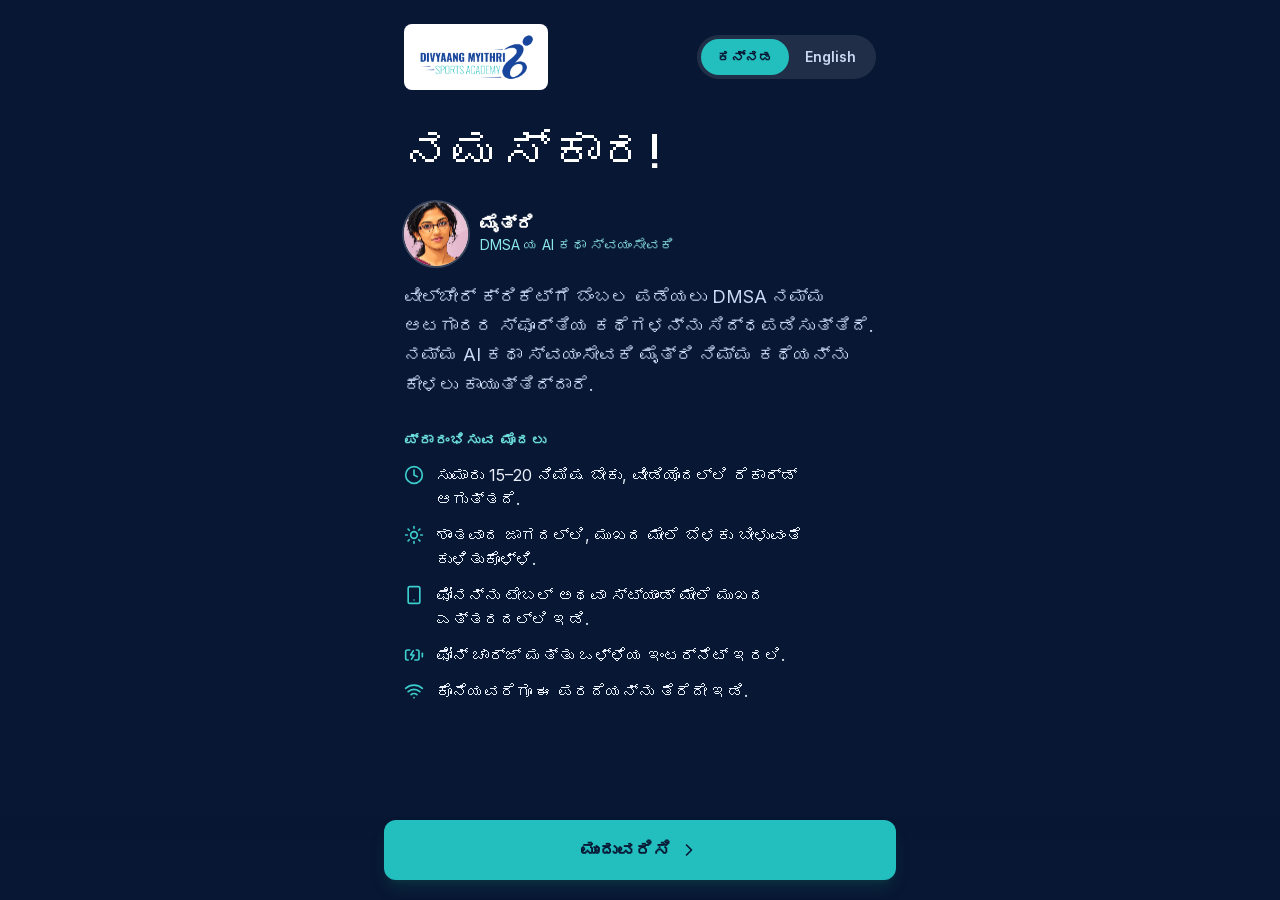
==== commit 62332c0d: "Publish: support@auraclusive.com" ====
--- a/index.html
+++ b/index.html
@@ -1 +1 @@
-<!DOCTYPE html><html lang="en" class="d8ilgG_variable pvw2IW_variable LINzvG_variable h-full antialiased"><head><meta charSet="utf-8"/><meta name="viewport" content="width=device-width, initial-scale=1"/><link rel="preload" href="/_next/static/media/75affa71d1e2f6a7-s.p.17-aodiw50953.woff2" as="font" crossorigin="" type="font/woff2"/><link rel="preload" href="/_next/static/media/83afe278b6a6bb3c-s.p.2bn3s6zvc0dyp.woff2" as="font" crossorigin="" type="font/woff2"/><link rel="preload" href="/_next/static/media/fabcf92ba1ccea36-s.p.1w_qz2ahumqmz.woff2" as="font" crossorigin="" type="font/woff2"/><link rel="stylesheet" href="/_next/static/chunks/028mfvkrisrev.css" data-precedence="next"/><link rel="preload" as="script" fetchPriority="low" href="/_next/static/chunks/3cfn99dbrcvvp.js"/><script src="/_next/static/chunks/2g6eky4dojsgx.js" async=""></script><script src="/_next/static/chunks/3dmm3v_fq28gc.js" async=""></script><script src="/_next/static/chunks/turbopack-3-ry682tkyiqk.js" async=""></script><script src="/_next/static/chunks/0umf92h1sb77c.js" async=""></script><script src="/_next/static/chunks/1b52zogf7k6cu.js" async=""></script><script src="/_next/static/chunks/1c8x-q97ota8c.js" async=""></script><meta name="theme-color" content="#081733"/><title>Share your story | Divyaang Myithri Sports Academy</title><meta name="description" content="A private interview link for DMSA players."/><meta name="robots" content="noindex, nofollow"/><meta name="next-size-adjust" content=""/><script src="/_next/static/chunks/0cz1d0mv5g_q7.js" noModule=""></script></head><body class="min-h-full"><div hidden=""><!--$--><!--/$--></div><!--$--><!--/$--><script id="_R_">(globalThis["TURBOPACK"] || (globalThis["TURBOPACK"] = [])).push({"otherChunks":["static/chunks/3cfn99dbrcvvp.js","static/chunks/2g6eky4dojsgx.js","static/chunks/3dmm3v_fq28gc.js"],"runtimeModuleIds":[94553]});</script><script src="/_next/static/chunks/3cfn99dbrcvvp.js" async=""></script><script>(self.__next_f=self.__next_f||[]).push([0])</script><script>self.__next_f.push([1,"1:\"$Sreact.fragment\"\n2:\"/_next/static/chunks/0umf92h1sb77c.js\"\n3:I[39756,[\"$2\"],\"default\"]\n4:I[37457,[\"$2\"],\"default\"]\n6:I[47257,[\"$2\"],\"ClientPageRoot\"]\n7:\"/_next/static/chunks/1b52zogf7k6cu.js\"\n8:\"/_next/static/chunks/1c8x-q97ota8c.js\"\n9:I[31713,[\"$2\",\"$7\",\"$8\"],\"default\"]\nc:I[97367,[\"$2\"],\"OutletBoundary\"]\nd:\"$Sreact.suspense\"\nf:\"ViewportBoundary\"\n10:I[97367,[\"$2\"],\"$f\"]\n12:\"MetadataBoundary\"\n13:I[97367,[\"$2\"],\"$12\"]\n15:I[68027,[\"$2\"],\"default\",1]\n:HL[\"/_next/static/chunks/028mfvkrisrev.css\",\"style\"]\n:HL[\"/_next/static/media/75affa71d1e2f6a7-s.p.17-aodiw50953.woff2\",\"font\",{\"crossOrigin\":\"\",\"type\":\"font/woff2\"}]\n:HL[\"/_next/static/media/83afe278b6a6bb3c-s.p.2bn3s6zvc0dyp.woff2\",\"font\",{\"crossOrigin\":\"\",\"type\":\"font/woff2\"}]\n:HL[\"/_next/static/media/fabcf92ba1ccea36-s.p.1w_qz2ahumqmz.woff2\",\"font\",{\"crossOrigin\":\"\",\"type\":\"font/woff2\"}]\n5:[[\"children\",{\"s\":\"__PAGE__\",\"h\":512,\"d\":{\"r\":[\"$\",\"$1\",\"c\",{\"children\":[[\"$\",\"$L6\",null,{\"Component\":\"$9\",\"serverProvidedParams\":{\"searchParams\":{},\"params\":{},\"promises\":[\"$@a\",\"$@b\"]}}],[[\"$\",\"script\",\"script-0\",{\"src\":\"/_next/static/chunks/1b52zogf7k6cu.js\",\"async\":true,\"nonce\":\"$undefined\"}],[\"$\",\"script\",\"script-1\",{\"src\":\"/_next/static/chunks/1c8x-q97ota8c.js\",\"async\":true,\"nonce\":\"$undefined\"}]],[\"$\",\"$Lc\",null,{\"children\":[\"$\",\"$d\",null,{\"name\":\"Next.MetadataOutlet\",\"children\":\"$@e\"}]}]]}],\"p\":false,\"v\":null}}]]\n0:{\"P\":null,\"c\":[\"\",\"\"],\"q\":\"\",\"i\":false,\"t\":{\"t\":{\"s\":\"\",\"h\":528,\"d\":{\"r\":[\"$\",\"$1\",\"c\",{\"children\":[[[\"$\",\"link\",\"0\",{\"rel\":\"stylesheet\",\"href\":\"/_next/static/chunks/028mfvkrisrev.css\",\"precedence\":\"next\",\"crossOrigin\":\"$undefined\",\"nonce\":\"$undefined\"}],[\"$\",\"script\",\"script-0\",{\"src\":\"/_next/static/chunks/0umf92h1sb77c.js\",\"async\":true,\"nonce\":\"$undefined\"}]],[\"$\",\"html\",null,{\"lang\":\"en\",\"className\":\"d8ilgG_variable pvw2IW_variable LINzvG_variable h-full antialiased\",\"children\":[\"$\",\"body\",null,{\"className\":\"min-h-full\",\"children\":[\"$\",\"$L3\",null,{\"parallelRouterKey\":\"children\",\"error\":\"$undefined\",\"errorStyles\":\"$undefined\",\"errorScripts\":\"$undefined\",\"template\":[\"$\",\"$L4\",null,{}],\"templateStyles\":\"$undefined\",\"templateScripts\":\"$undefined\",\"notFound\":[[[\"$\",\"title\",null,{\"children\":\"404: This page could not be found.\"}],[\"$\",\"div\",null,{\"style\":{\"fontFamily\":\"system-ui,\\\"Segoe UI\\\",Roboto,Helvetica,Arial,sans-serif,\\\"Apple Color Emoji\\\",\\\"Segoe UI Emoji\\\"\",\"height\":\"100vh\",\"textAlign\":\"center\",\"display\":\"flex\",\"flexDirection\":\"column\",\"alignItems\":\"center\",\"justifyContent\":\"center\"},\"children\":[\"$\",\"div\",null,{\"children\":[[\"$\",\"style\",null,{\"dangerouslySetInnerHTML\":{\"__html\":\"body{color:#000;background:#fff;margin:0}.next-error-h1{border-right:1px solid rgba(0,0,0,.3)}@media (prefers-color-scheme:dark){body{color:#fff;background:#000}.next-error-h1{border-right:1px solid rgba(255,255,255,.3)}}\"}}],[\"$\",\"h1\",null,{\"className\":\"next-error-h1\",\"style\":{\"display\":\"inline-block\",\"margin\":\"0 20px 0 0\",\"padding\":\"0 23px 0 0\",\"fontSize\":24,\"fontWeight\":500,\"verticalAlign\":\"top\",\"lineHeight\":\"49px\"},\"children\":404}],[\"$\",\"div\",null,{\"style\":{\"display\":\"inline-block\"},\"children\":[\"$\",\"h2\",null,{\"style\":{\"fontSize\":14,\"fontWeight\":400,\"lineHeight\":\"49px\",\"margin\":0},\"children\":\"This page could not be found.\"}]}]]}]}]],[]],\"forbidden\":\"$undefined\",\"unauthorized\":\"$undefined\"}]}]}]]}],\"p\":false,\"v\":null},\"c\":\"$Q5\"},\"h\":{\"r\":[\"$\",\"$1\",\"h\",{\"children\":[null,[\"$\",\"$L10\",null,{\"children\":\"$L11\"}],[\"$\",\"$L13\",null,{\"children\":[[\"$\",\"div\",null,{\"hidden\":true,\"children\":[\"$\",\"$d\",null,{\"name\":\"Next.Metadata\",\"children\":\"$L14\"}]}],null]}],[\"$\",\"meta\",null,{\"name\":\"next-size-adjust\",\"content\":\"\"}]]}],\"p\":false,\"v\":null}},\"m\":\"$undefined\",\"G\":[\"$15\",[[\"$\",\"link\",\"0\",{\"rel\":\"stylesheet\",\"href\":\"/_next/static/chunks/028mfvkrisrev.css\",\"precedence\":\"next\",\"crossOrigin\":\"$undefined\",\"nonce\":\"$undefined\"}]]],\"S\":true,\"r\":\"$undefined\",\"s\":\"$undefined\",\"a\":\"$undefined\",\"l\":\"$undefined\",\"p\":\"$undefined\",\"d\":\"$undefined\",\"b\":\"nEIUhAYnrv39OLsIxHmzb\"}\na:{}\nb:\"$5:0:1:d:r:props:children:0:props:serverProvidedParams:params\"\n11:[[\"$\",\"meta\",\"0\",{\"charSet\":\"utf-8\"}],[\"$\",\"meta\",\"1\",{\"name\":\"viewport\",\"content\":\"width=device-width, initial-scale=1\"}],[\"$\",\"meta\",\"2\",{\"name\":\"theme-color\",\"content\":\"#081733\"}]]\ne:null\n14:[[\"$\",\"title\",\"0\",{\"children\":\"Share your story | Divyaang Myithri Sports Academy\"}],[\"$\",\"meta\",\"1\",{\"name\":\"description\",\"content\":\"A private interview link for DMSA players.\"}],[\"$\",\"meta\",\"2\",{\"name\":\"robots\",\"content\":\"noindex, nofollow\"}]]\n"])</script></body></html>+<!DOCTYPE html><html lang="en" class="d8ilgG_variable pvw2IW_variable LINzvG_variable h-full antialiased"><head><meta charSet="utf-8"/><meta name="viewport" content="width=device-width, initial-scale=1"/><link rel="preload" href="/_next/static/media/75affa71d1e2f6a7-s.p.17-aodiw50953.woff2" as="font" crossorigin="" type="font/woff2"/><link rel="preload" href="/_next/static/media/83afe278b6a6bb3c-s.p.2bn3s6zvc0dyp.woff2" as="font" crossorigin="" type="font/woff2"/><link rel="preload" href="/_next/static/media/fabcf92ba1ccea36-s.p.1w_qz2ahumqmz.woff2" as="font" crossorigin="" type="font/woff2"/><link rel="stylesheet" href="/_next/static/chunks/028mfvkrisrev.css" data-precedence="next"/><link rel="preload" as="script" fetchPriority="low" href="/_next/static/chunks/3cfn99dbrcvvp.js"/><script src="/_next/static/chunks/2g6eky4dojsgx.js" async=""></script><script src="/_next/static/chunks/3dmm3v_fq28gc.js" async=""></script><script src="/_next/static/chunks/turbopack-3-ry682tkyiqk.js" async=""></script><script src="/_next/static/chunks/0umf92h1sb77c.js" async=""></script><script src="/_next/static/chunks/1b52zogf7k6cu.js" async=""></script><script src="/_next/static/chunks/1c8x-q97ota8c.js" async=""></script><meta name="theme-color" content="#081733"/><title>Share your story | Divyaang Myithri Sports Academy</title><meta name="description" content="A private interview link for DMSA players."/><meta name="robots" content="noindex, nofollow"/><meta name="next-size-adjust" content=""/><script src="/_next/static/chunks/0cz1d0mv5g_q7.js" noModule=""></script></head><body class="min-h-full"><div hidden=""><!--$--><!--/$--></div><!--$--><!--/$--><script id="_R_">(globalThis["TURBOPACK"] || (globalThis["TURBOPACK"] = [])).push({"otherChunks":["static/chunks/3cfn99dbrcvvp.js","static/chunks/2g6eky4dojsgx.js","static/chunks/3dmm3v_fq28gc.js"],"runtimeModuleIds":[94553]});</script><script src="/_next/static/chunks/3cfn99dbrcvvp.js" async=""></script><script>(self.__next_f=self.__next_f||[]).push([0])</script><script>self.__next_f.push([1,"1:\"$Sreact.fragment\"\n2:\"/_next/static/chunks/0umf92h1sb77c.js\"\n3:I[39756,[\"$2\"],\"default\"]\n4:I[37457,[\"$2\"],\"default\"]\n6:I[47257,[\"$2\"],\"ClientPageRoot\"]\n7:\"/_next/static/chunks/1b52zogf7k6cu.js\"\n8:\"/_next/static/chunks/1c8x-q97ota8c.js\"\n9:I[31713,[\"$2\",\"$7\",\"$8\"],\"default\"]\nc:I[97367,[\"$2\"],\"OutletBoundary\"]\nd:\"$Sreact.suspense\"\nf:\"ViewportBoundary\"\n10:I[97367,[\"$2\"],\"$f\"]\n12:\"MetadataBoundary\"\n13:I[97367,[\"$2\"],\"$12\"]\n15:I[68027,[\"$2\"],\"default\",1]\n:HL[\"/_next/static/chunks/028mfvkrisrev.css\",\"style\"]\n:HL[\"/_next/static/media/75affa71d1e2f6a7-s.p.17-aodiw50953.woff2\",\"font\",{\"crossOrigin\":\"\",\"type\":\"font/woff2\"}]\n:HL[\"/_next/static/media/83afe278b6a6bb3c-s.p.2bn3s6zvc0dyp.woff2\",\"font\",{\"crossOrigin\":\"\",\"type\":\"font/woff2\"}]\n:HL[\"/_next/static/media/fabcf92ba1ccea36-s.p.1w_qz2ahumqmz.woff2\",\"font\",{\"crossOrigin\":\"\",\"type\":\"font/woff2\"}]\n5:[[\"children\",{\"s\":\"__PAGE__\",\"h\":512,\"d\":{\"r\":[\"$\",\"$1\",\"c\",{\"children\":[[\"$\",\"$L6\",null,{\"Component\":\"$9\",\"serverProvidedParams\":{\"searchParams\":{},\"params\":{},\"promises\":[\"$@a\",\"$@b\"]}}],[[\"$\",\"script\",\"script-0\",{\"src\":\"/_next/static/chunks/1b52zogf7k6cu.js\",\"async\":true,\"nonce\":\"$undefined\"}],[\"$\",\"script\",\"script-1\",{\"src\":\"/_next/static/chunks/1c8x-q97ota8c.js\",\"async\":true,\"nonce\":\"$undefined\"}]],[\"$\",\"$Lc\",null,{\"children\":[\"$\",\"$d\",null,{\"name\":\"Next.MetadataOutlet\",\"children\":\"$@e\"}]}]]}],\"p\":false,\"v\":null}}]]\n0:{\"P\":null,\"c\":[\"\",\"\"],\"q\":\"\",\"i\":false,\"t\":{\"t\":{\"s\":\"\",\"h\":528,\"d\":{\"r\":[\"$\",\"$1\",\"c\",{\"children\":[[[\"$\",\"link\",\"0\",{\"rel\":\"stylesheet\",\"href\":\"/_next/static/chunks/028mfvkrisrev.css\",\"precedence\":\"next\",\"crossOrigin\":\"$undefined\",\"nonce\":\"$undefined\"}],[\"$\",\"script\",\"script-0\",{\"src\":\"/_next/static/chunks/0umf92h1sb77c.js\",\"async\":true,\"nonce\":\"$undefined\"}]],[\"$\",\"html\",null,{\"lang\":\"en\",\"className\":\"d8ilgG_variable pvw2IW_variable LINzvG_variable h-full antialiased\",\"children\":[\"$\",\"body\",null,{\"className\":\"min-h-full\",\"children\":[\"$\",\"$L3\",null,{\"parallelRouterKey\":\"children\",\"error\":\"$undefined\",\"errorStyles\":\"$undefined\",\"errorScripts\":\"$undefined\",\"template\":[\"$\",\"$L4\",null,{}],\"templateStyles\":\"$undefined\",\"templateScripts\":\"$undefined\",\"notFound\":[[[\"$\",\"title\",null,{\"children\":\"404: This page could not be found.\"}],[\"$\",\"div\",null,{\"style\":{\"fontFamily\":\"system-ui,\\\"Segoe UI\\\",Roboto,Helvetica,Arial,sans-serif,\\\"Apple Color Emoji\\\",\\\"Segoe UI Emoji\\\"\",\"height\":\"100vh\",\"textAlign\":\"center\",\"display\":\"flex\",\"flexDirection\":\"column\",\"alignItems\":\"center\",\"justifyContent\":\"center\"},\"children\":[\"$\",\"div\",null,{\"children\":[[\"$\",\"style\",null,{\"dangerouslySetInnerHTML\":{\"__html\":\"body{color:#000;background:#fff;margin:0}.next-error-h1{border-right:1px solid rgba(0,0,0,.3)}@media (prefers-color-scheme:dark){body{color:#fff;background:#000}.next-error-h1{border-right:1px solid rgba(255,255,255,.3)}}\"}}],[\"$\",\"h1\",null,{\"className\":\"next-error-h1\",\"style\":{\"display\":\"inline-block\",\"margin\":\"0 20px 0 0\",\"padding\":\"0 23px 0 0\",\"fontSize\":24,\"fontWeight\":500,\"verticalAlign\":\"top\",\"lineHeight\":\"49px\"},\"children\":404}],[\"$\",\"div\",null,{\"style\":{\"display\":\"inline-block\"},\"children\":[\"$\",\"h2\",null,{\"style\":{\"fontSize\":14,\"fontWeight\":400,\"lineHeight\":\"49px\",\"margin\":0},\"children\":\"This page could not be found.\"}]}]]}]}]],[]],\"forbidden\":\"$undefined\",\"unauthorized\":\"$undefined\"}]}]}]]}],\"p\":false,\"v\":null},\"c\":\"$Q5\"},\"h\":{\"r\":[\"$\",\"$1\",\"h\",{\"children\":[null,[\"$\",\"$L10\",null,{\"children\":\"$L11\"}],[\"$\",\"$L13\",null,{\"children\":[[\"$\",\"div\",null,{\"hidden\":true,\"children\":[\"$\",\"$d\",null,{\"name\":\"Next.Metadata\",\"children\":\"$L14\"}]}],null]}],[\"$\",\"meta\",null,{\"name\":\"next-size-adjust\",\"content\":\"\"}]]}],\"p\":false,\"v\":null}},\"m\":\"$undefined\",\"G\":[\"$15\",[[\"$\",\"link\",\"0\",{\"rel\":\"stylesheet\",\"href\":\"/_next/static/chunks/028mfvkrisrev.css\",\"precedence\":\"next\",\"crossOrigin\":\"$undefined\",\"nonce\":\"$undefined\"}]]],\"S\":true,\"r\":\"$undefined\",\"s\":\"$undefined\",\"a\":\"$undefined\",\"l\":\"$undefined\",\"p\":\"$undefined\",\"d\":\"$undefined\",\"b\":\"VyE_pYiZdNrAI_DK9mvJ3\"}\na:{}\nb:\"$5:0:1:d:r:props:children:0:props:serverProvidedParams:params\"\n11:[[\"$\",\"meta\",\"0\",{\"charSet\":\"utf-8\"}],[\"$\",\"meta\",\"1\",{\"name\":\"viewport\",\"content\":\"width=device-width, initial-scale=1\"}],[\"$\",\"meta\",\"2\",{\"name\":\"theme-color\",\"content\":\"#081733\"}]]\ne:null\n14:[[\"$\",\"title\",\"0\",{\"children\":\"Share your story | Divyaang Myithri Sports Academy\"}],[\"$\",\"meta\",\"1\",{\"name\":\"description\",\"content\":\"A private interview link for DMSA players.\"}],[\"$\",\"meta\",\"2\",{\"name\":\"robots\",\"content\":\"noindex, nofollow\"}]]\n"])</script></body></html>
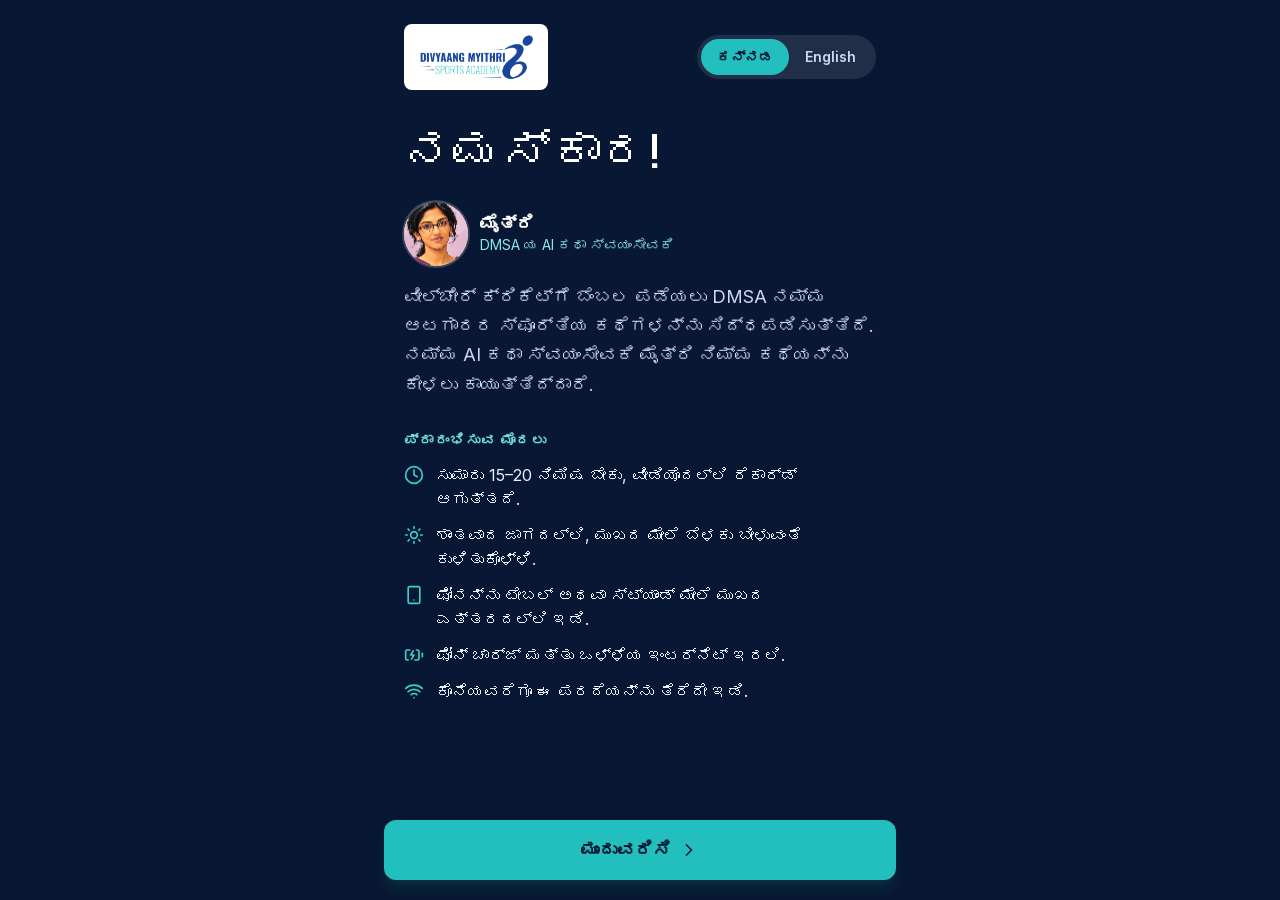
==== commit d73d9115: "Publish: privacy - website chat" ====
--- a/index.html
+++ b/index.html
@@ -1 +1 @@
-<!DOCTYPE html><html lang="en" class="d8ilgG_variable pvw2IW_variable LINzvG_variable h-full antialiased"><head><meta charSet="utf-8"/><meta name="viewport" content="width=device-width, initial-scale=1"/><link rel="preload" href="/_next/static/media/75affa71d1e2f6a7-s.p.17-aodiw50953.woff2" as="font" crossorigin="" type="font/woff2"/><link rel="preload" href="/_next/static/media/83afe278b6a6bb3c-s.p.2bn3s6zvc0dyp.woff2" as="font" crossorigin="" type="font/woff2"/><link rel="preload" href="/_next/static/media/fabcf92ba1ccea36-s.p.1w_qz2ahumqmz.woff2" as="font" crossorigin="" type="font/woff2"/><link rel="stylesheet" href="/_next/static/chunks/028mfvkrisrev.css" data-precedence="next"/><link rel="preload" as="script" fetchPriority="low" href="/_next/static/chunks/3cfn99dbrcvvp.js"/><script src="/_next/static/chunks/2g6eky4dojsgx.js" async=""></script><script src="/_next/static/chunks/3dmm3v_fq28gc.js" async=""></script><script src="/_next/static/chunks/turbopack-3-ry682tkyiqk.js" async=""></script><script src="/_next/static/chunks/0umf92h1sb77c.js" async=""></script><script src="/_next/static/chunks/1b52zogf7k6cu.js" async=""></script><script src="/_next/static/chunks/1c8x-q97ota8c.js" async=""></script><meta name="theme-color" content="#081733"/><title>Share your story | Divyaang Myithri Sports Academy</title><meta name="description" content="A private interview link for DMSA players."/><meta name="robots" content="noindex, nofollow"/><meta name="next-size-adjust" content=""/><script src="/_next/static/chunks/0cz1d0mv5g_q7.js" noModule=""></script></head><body class="min-h-full"><div hidden=""><!--$--><!--/$--></div><!--$--><!--/$--><script id="_R_">(globalThis["TURBOPACK"] || (globalThis["TURBOPACK"] = [])).push({"otherChunks":["static/chunks/3cfn99dbrcvvp.js","static/chunks/2g6eky4dojsgx.js","static/chunks/3dmm3v_fq28gc.js"],"runtimeModuleIds":[94553]});</script><script src="/_next/static/chunks/3cfn99dbrcvvp.js" async=""></script><script>(self.__next_f=self.__next_f||[]).push([0])</script><script>self.__next_f.push([1,"1:\"$Sreact.fragment\"\n2:\"/_next/static/chunks/0umf92h1sb77c.js\"\n3:I[39756,[\"$2\"],\"default\"]\n4:I[37457,[\"$2\"],\"default\"]\n6:I[47257,[\"$2\"],\"ClientPageRoot\"]\n7:\"/_next/static/chunks/1b52zogf7k6cu.js\"\n8:\"/_next/static/chunks/1c8x-q97ota8c.js\"\n9:I[31713,[\"$2\",\"$7\",\"$8\"],\"default\"]\nc:I[97367,[\"$2\"],\"OutletBoundary\"]\nd:\"$Sreact.suspense\"\nf:\"ViewportBoundary\"\n10:I[97367,[\"$2\"],\"$f\"]\n12:\"MetadataBoundary\"\n13:I[97367,[\"$2\"],\"$12\"]\n15:I[68027,[\"$2\"],\"default\",1]\n:HL[\"/_next/static/chunks/028mfvkrisrev.css\",\"style\"]\n:HL[\"/_next/static/media/75affa71d1e2f6a7-s.p.17-aodiw50953.woff2\",\"font\",{\"crossOrigin\":\"\",\"type\":\"font/woff2\"}]\n:HL[\"/_next/static/media/83afe278b6a6bb3c-s.p.2bn3s6zvc0dyp.woff2\",\"font\",{\"crossOrigin\":\"\",\"type\":\"font/woff2\"}]\n:HL[\"/_next/static/media/fabcf92ba1ccea36-s.p.1w_qz2ahumqmz.woff2\",\"font\",{\"crossOrigin\":\"\",\"type\":\"font/woff2\"}]\n5:[[\"children\",{\"s\":\"__PAGE__\",\"h\":512,\"d\":{\"r\":[\"$\",\"$1\",\"c\",{\"children\":[[\"$\",\"$L6\",null,{\"Component\":\"$9\",\"serverProvidedParams\":{\"searchParams\":{},\"params\":{},\"promises\":[\"$@a\",\"$@b\"]}}],[[\"$\",\"script\",\"script-0\",{\"src\":\"/_next/static/chunks/1b52zogf7k6cu.js\",\"async\":true,\"nonce\":\"$undefined\"}],[\"$\",\"script\",\"script-1\",{\"src\":\"/_next/static/chunks/1c8x-q97ota8c.js\",\"async\":true,\"nonce\":\"$undefined\"}]],[\"$\",\"$Lc\",null,{\"children\":[\"$\",\"$d\",null,{\"name\":\"Next.MetadataOutlet\",\"children\":\"$@e\"}]}]]}],\"p\":false,\"v\":null}}]]\n0:{\"P\":null,\"c\":[\"\",\"\"],\"q\":\"\",\"i\":false,\"t\":{\"t\":{\"s\":\"\",\"h\":528,\"d\":{\"r\":[\"$\",\"$1\",\"c\",{\"children\":[[[\"$\",\"link\",\"0\",{\"rel\":\"stylesheet\",\"href\":\"/_next/static/chunks/028mfvkrisrev.css\",\"precedence\":\"next\",\"crossOrigin\":\"$undefined\",\"nonce\":\"$undefined\"}],[\"$\",\"script\",\"script-0\",{\"src\":\"/_next/static/chunks/0umf92h1sb77c.js\",\"async\":true,\"nonce\":\"$undefined\"}]],[\"$\",\"html\",null,{\"lang\":\"en\",\"className\":\"d8ilgG_variable pvw2IW_variable LINzvG_variable h-full antialiased\",\"children\":[\"$\",\"body\",null,{\"className\":\"min-h-full\",\"children\":[\"$\",\"$L3\",null,{\"parallelRouterKey\":\"children\",\"error\":\"$undefined\",\"errorStyles\":\"$undefined\",\"errorScripts\":\"$undefined\",\"template\":[\"$\",\"$L4\",null,{}],\"templateStyles\":\"$undefined\",\"templateScripts\":\"$undefined\",\"notFound\":[[[\"$\",\"title\",null,{\"children\":\"404: This page could not be found.\"}],[\"$\",\"div\",null,{\"style\":{\"fontFamily\":\"system-ui,\\\"Segoe UI\\\",Roboto,Helvetica,Arial,sans-serif,\\\"Apple Color Emoji\\\",\\\"Segoe UI Emoji\\\"\",\"height\":\"100vh\",\"textAlign\":\"center\",\"display\":\"flex\",\"flexDirection\":\"column\",\"alignItems\":\"center\",\"justifyContent\":\"center\"},\"children\":[\"$\",\"div\",null,{\"children\":[[\"$\",\"style\",null,{\"dangerouslySetInnerHTML\":{\"__html\":\"body{color:#000;background:#fff;margin:0}.next-error-h1{border-right:1px solid rgba(0,0,0,.3)}@media (prefers-color-scheme:dark){body{color:#fff;background:#000}.next-error-h1{border-right:1px solid rgba(255,255,255,.3)}}\"}}],[\"$\",\"h1\",null,{\"className\":\"next-error-h1\",\"style\":{\"display\":\"inline-block\",\"margin\":\"0 20px 0 0\",\"padding\":\"0 23px 0 0\",\"fontSize\":24,\"fontWeight\":500,\"verticalAlign\":\"top\",\"lineHeight\":\"49px\"},\"children\":404}],[\"$\",\"div\",null,{\"style\":{\"display\":\"inline-block\"},\"children\":[\"$\",\"h2\",null,{\"style\":{\"fontSize\":14,\"fontWeight\":400,\"lineHeight\":\"49px\",\"margin\":0},\"children\":\"This page could not be found.\"}]}]]}]}]],[]],\"forbidden\":\"$undefined\",\"unauthorized\":\"$undefined\"}]}]}]]}],\"p\":false,\"v\":null},\"c\":\"$Q5\"},\"h\":{\"r\":[\"$\",\"$1\",\"h\",{\"children\":[null,[\"$\",\"$L10\",null,{\"children\":\"$L11\"}],[\"$\",\"$L13\",null,{\"children\":[[\"$\",\"div\",null,{\"hidden\":true,\"children\":[\"$\",\"$d\",null,{\"name\":\"Next.Metadata\",\"children\":\"$L14\"}]}],null]}],[\"$\",\"meta\",null,{\"name\":\"next-size-adjust\",\"content\":\"\"}]]}],\"p\":false,\"v\":null}},\"m\":\"$undefined\",\"G\":[\"$15\",[[\"$\",\"link\",\"0\",{\"rel\":\"stylesheet\",\"href\":\"/_next/static/chunks/028mfvkrisrev.css\",\"precedence\":\"next\",\"crossOrigin\":\"$undefined\",\"nonce\":\"$undefined\"}]]],\"S\":true,\"r\":\"$undefined\",\"s\":\"$undefined\",\"a\":\"$undefined\",\"l\":\"$undefined\",\"p\":\"$undefined\",\"d\":\"$undefined\",\"b\":\"VyE_pYiZdNrAI_DK9mvJ3\"}\na:{}\nb:\"$5:0:1:d:r:props:children:0:props:serverProvidedParams:params\"\n11:[[\"$\",\"meta\",\"0\",{\"charSet\":\"utf-8\"}],[\"$\",\"meta\",\"1\",{\"name\":\"viewport\",\"content\":\"width=device-width, initial-scale=1\"}],[\"$\",\"meta\",\"2\",{\"name\":\"theme-color\",\"content\":\"#081733\"}]]\ne:null\n14:[[\"$\",\"title\",\"0\",{\"children\":\"Share your story | Divyaang Myithri Sports Academy\"}],[\"$\",\"meta\",\"1\",{\"name\":\"description\",\"content\":\"A private interview link for DMSA players.\"}],[\"$\",\"meta\",\"2\",{\"name\":\"robots\",\"content\":\"noindex, nofollow\"}]]\n"])</script></body></html>+<!DOCTYPE html><html lang="en" class="d8ilgG_variable pvw2IW_variable LINzvG_variable h-full antialiased"><head><meta charSet="utf-8"/><meta name="viewport" content="width=device-width, initial-scale=1"/><link rel="preload" href="/_next/static/media/75affa71d1e2f6a7-s.p.17-aodiw50953.woff2" as="font" crossorigin="" type="font/woff2"/><link rel="preload" href="/_next/static/media/83afe278b6a6bb3c-s.p.2bn3s6zvc0dyp.woff2" as="font" crossorigin="" type="font/woff2"/><link rel="preload" href="/_next/static/media/fabcf92ba1ccea36-s.p.1w_qz2ahumqmz.woff2" as="font" crossorigin="" type="font/woff2"/><link rel="stylesheet" href="/_next/static/chunks/028mfvkrisrev.css" data-precedence="next"/><link rel="preload" as="script" fetchPriority="low" href="/_next/static/chunks/3cfn99dbrcvvp.js"/><script src="/_next/static/chunks/2g6eky4dojsgx.js" async=""></script><script src="/_next/static/chunks/3dmm3v_fq28gc.js" async=""></script><script src="/_next/static/chunks/turbopack-3-ry682tkyiqk.js" async=""></script><script src="/_next/static/chunks/0umf92h1sb77c.js" async=""></script><script src="/_next/static/chunks/1b52zogf7k6cu.js" async=""></script><script src="/_next/static/chunks/1c8x-q97ota8c.js" async=""></script><meta name="theme-color" content="#081733"/><title>Share your story | Divyaang Myithri Sports Academy</title><meta name="description" content="A private interview link for DMSA players."/><meta name="robots" content="noindex, nofollow"/><meta name="next-size-adjust" content=""/><script src="/_next/static/chunks/0cz1d0mv5g_q7.js" noModule=""></script></head><body class="min-h-full"><div hidden=""><!--$--><!--/$--></div><!--$--><!--/$--><script id="_R_">(globalThis["TURBOPACK"] || (globalThis["TURBOPACK"] = [])).push({"otherChunks":["static/chunks/3cfn99dbrcvvp.js","static/chunks/2g6eky4dojsgx.js","static/chunks/3dmm3v_fq28gc.js"],"runtimeModuleIds":[94553]});</script><script src="/_next/static/chunks/3cfn99dbrcvvp.js" async=""></script><script>(self.__next_f=self.__next_f||[]).push([0])</script><script>self.__next_f.push([1,"1:\"$Sreact.fragment\"\n2:\"/_next/static/chunks/0umf92h1sb77c.js\"\n3:I[39756,[\"$2\"],\"default\"]\n4:I[37457,[\"$2\"],\"default\"]\n6:I[47257,[\"$2\"],\"ClientPageRoot\"]\n7:\"/_next/static/chunks/1b52zogf7k6cu.js\"\n8:\"/_next/static/chunks/1c8x-q97ota8c.js\"\n9:I[31713,[\"$2\",\"$7\",\"$8\"],\"default\"]\nc:I[97367,[\"$2\"],\"OutletBoundary\"]\nd:\"$Sreact.suspense\"\nf:\"ViewportBoundary\"\n10:I[97367,[\"$2\"],\"$f\"]\n12:\"MetadataBoundary\"\n13:I[97367,[\"$2\"],\"$12\"]\n15:I[68027,[\"$2\"],\"default\",1]\n:HL[\"/_next/static/chunks/028mfvkrisrev.css\",\"style\"]\n:HL[\"/_next/static/media/75affa71d1e2f6a7-s.p.17-aodiw50953.woff2\",\"font\",{\"crossOrigin\":\"\",\"type\":\"font/woff2\"}]\n:HL[\"/_next/static/media/83afe278b6a6bb3c-s.p.2bn3s6zvc0dyp.woff2\",\"font\",{\"crossOrigin\":\"\",\"type\":\"font/woff2\"}]\n:HL[\"/_next/static/media/fabcf92ba1ccea36-s.p.1w_qz2ahumqmz.woff2\",\"font\",{\"crossOrigin\":\"\",\"type\":\"font/woff2\"}]\n5:[[\"children\",{\"s\":\"__PAGE__\",\"h\":512,\"d\":{\"r\":[\"$\",\"$1\",\"c\",{\"children\":[[\"$\",\"$L6\",null,{\"Component\":\"$9\",\"serverProvidedParams\":{\"searchParams\":{},\"params\":{},\"promises\":[\"$@a\",\"$@b\"]}}],[[\"$\",\"script\",\"script-0\",{\"src\":\"/_next/static/chunks/1b52zogf7k6cu.js\",\"async\":true,\"nonce\":\"$undefined\"}],[\"$\",\"script\",\"script-1\",{\"src\":\"/_next/static/chunks/1c8x-q97ota8c.js\",\"async\":true,\"nonce\":\"$undefined\"}]],[\"$\",\"$Lc\",null,{\"children\":[\"$\",\"$d\",null,{\"name\":\"Next.MetadataOutlet\",\"children\":\"$@e\"}]}]]}],\"p\":false,\"v\":null}}]]\n0:{\"P\":null,\"c\":[\"\",\"\"],\"q\":\"\",\"i\":false,\"t\":{\"t\":{\"s\":\"\",\"h\":528,\"d\":{\"r\":[\"$\",\"$1\",\"c\",{\"children\":[[[\"$\",\"link\",\"0\",{\"rel\":\"stylesheet\",\"href\":\"/_next/static/chunks/028mfvkrisrev.css\",\"precedence\":\"next\",\"crossOrigin\":\"$undefined\",\"nonce\":\"$undefined\"}],[\"$\",\"script\",\"script-0\",{\"src\":\"/_next/static/chunks/0umf92h1sb77c.js\",\"async\":true,\"nonce\":\"$undefined\"}]],[\"$\",\"html\",null,{\"lang\":\"en\",\"className\":\"d8ilgG_variable pvw2IW_variable LINzvG_variable h-full antialiased\",\"children\":[\"$\",\"body\",null,{\"className\":\"min-h-full\",\"children\":[\"$\",\"$L3\",null,{\"parallelRouterKey\":\"children\",\"error\":\"$undefined\",\"errorStyles\":\"$undefined\",\"errorScripts\":\"$undefined\",\"template\":[\"$\",\"$L4\",null,{}],\"templateStyles\":\"$undefined\",\"templateScripts\":\"$undefined\",\"notFound\":[[[\"$\",\"title\",null,{\"children\":\"404: This page could not be found.\"}],[\"$\",\"div\",null,{\"style\":{\"fontFamily\":\"system-ui,\\\"Segoe UI\\\",Roboto,Helvetica,Arial,sans-serif,\\\"Apple Color Emoji\\\",\\\"Segoe UI Emoji\\\"\",\"height\":\"100vh\",\"textAlign\":\"center\",\"display\":\"flex\",\"flexDirection\":\"column\",\"alignItems\":\"center\",\"justifyContent\":\"center\"},\"children\":[\"$\",\"div\",null,{\"children\":[[\"$\",\"style\",null,{\"dangerouslySetInnerHTML\":{\"__html\":\"body{color:#000;background:#fff;margin:0}.next-error-h1{border-right:1px solid rgba(0,0,0,.3)}@media (prefers-color-scheme:dark){body{color:#fff;background:#000}.next-error-h1{border-right:1px solid rgba(255,255,255,.3)}}\"}}],[\"$\",\"h1\",null,{\"className\":\"next-error-h1\",\"style\":{\"display\":\"inline-block\",\"margin\":\"0 20px 0 0\",\"padding\":\"0 23px 0 0\",\"fontSize\":24,\"fontWeight\":500,\"verticalAlign\":\"top\",\"lineHeight\":\"49px\"},\"children\":404}],[\"$\",\"div\",null,{\"style\":{\"display\":\"inline-block\"},\"children\":[\"$\",\"h2\",null,{\"style\":{\"fontSize\":14,\"fontWeight\":400,\"lineHeight\":\"49px\",\"margin\":0},\"children\":\"This page could not be found.\"}]}]]}]}]],[]],\"forbidden\":\"$undefined\",\"unauthorized\":\"$undefined\"}]}]}]]}],\"p\":false,\"v\":null},\"c\":\"$Q5\"},\"h\":{\"r\":[\"$\",\"$1\",\"h\",{\"children\":[null,[\"$\",\"$L10\",null,{\"children\":\"$L11\"}],[\"$\",\"$L13\",null,{\"children\":[[\"$\",\"div\",null,{\"hidden\":true,\"children\":[\"$\",\"$d\",null,{\"name\":\"Next.Metadata\",\"children\":\"$L14\"}]}],null]}],[\"$\",\"meta\",null,{\"name\":\"next-size-adjust\",\"content\":\"\"}]]}],\"p\":false,\"v\":null}},\"m\":\"$undefined\",\"G\":[\"$15\",[[\"$\",\"link\",\"0\",{\"rel\":\"stylesheet\",\"href\":\"/_next/static/chunks/028mfvkrisrev.css\",\"precedence\":\"next\",\"crossOrigin\":\"$undefined\",\"nonce\":\"$undefined\"}]]],\"S\":true,\"r\":\"$undefined\",\"s\":\"$undefined\",\"a\":\"$undefined\",\"l\":\"$undefined\",\"p\":\"$undefined\",\"d\":\"$undefined\",\"b\":\"-5yLmIylS9-woN5-3vkxc\"}\na:{}\nb:\"$5:0:1:d:r:props:children:0:props:serverProvidedParams:params\"\n11:[[\"$\",\"meta\",\"0\",{\"charSet\":\"utf-8\"}],[\"$\",\"meta\",\"1\",{\"name\":\"viewport\",\"content\":\"width=device-width, initial-scale=1\"}],[\"$\",\"meta\",\"2\",{\"name\":\"theme-color\",\"content\":\"#081733\"}]]\ne:null\n14:[[\"$\",\"title\",\"0\",{\"children\":\"Share your story | Divyaang Myithri Sports Academy\"}],[\"$\",\"meta\",\"1\",{\"name\":\"description\",\"content\":\"A private interview link for DMSA players.\"}],[\"$\",\"meta\",\"2\",{\"name\":\"robots\",\"content\":\"noindex, nofollow\"}]]\n"])</script></body></html>
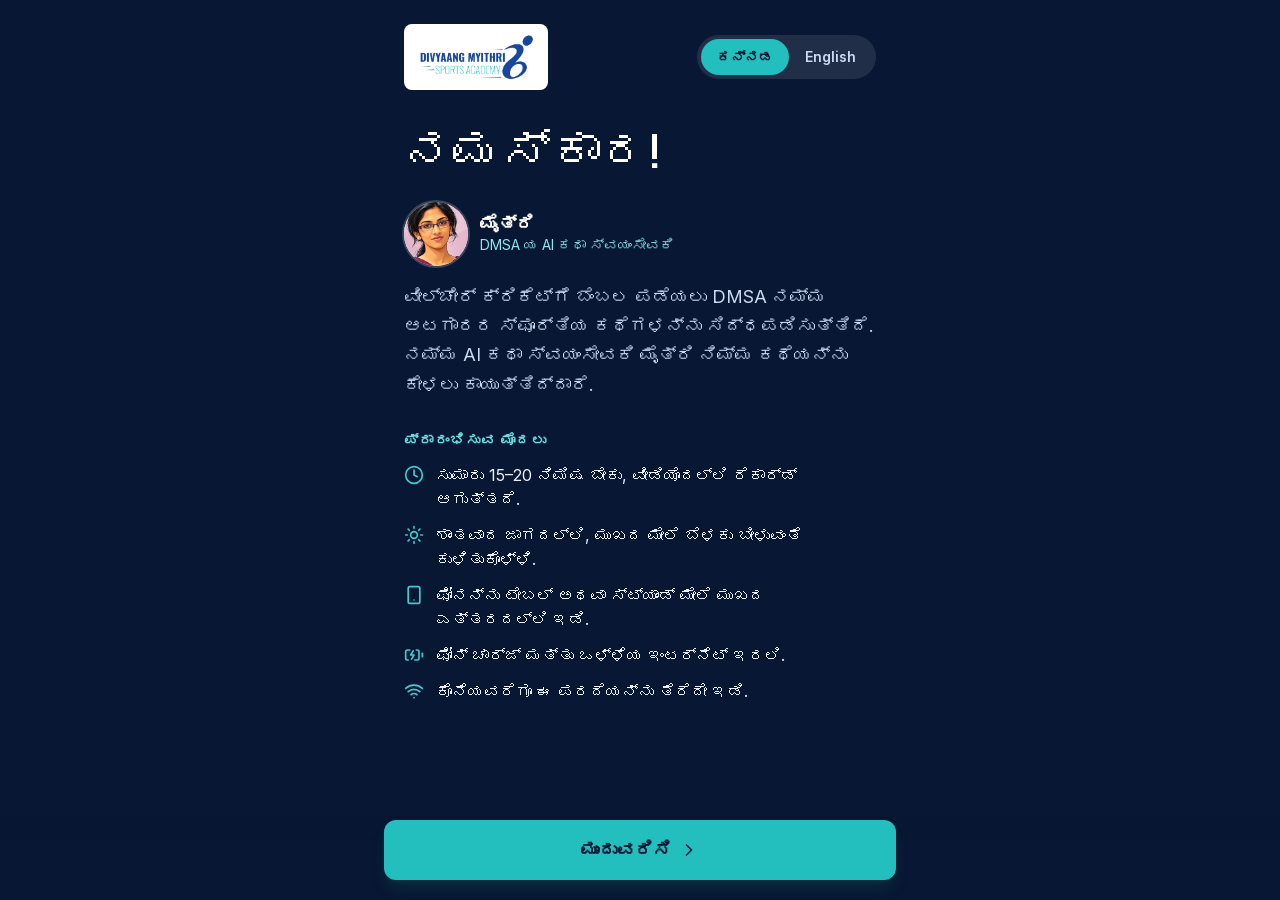
==== commit d8156742: "Publish: robustness + speed" ====
--- a/index.html
+++ b/index.html
@@ -1 +1 @@
-<!DOCTYPE html><html lang="en" class="d8ilgG_variable pvw2IW_variable LINzvG_variable h-full antialiased"><head><meta charSet="utf-8"/><meta name="viewport" content="width=device-width, initial-scale=1"/><link rel="preload" href="/_next/static/media/75affa71d1e2f6a7-s.p.17-aodiw50953.woff2" as="font" crossorigin="" type="font/woff2"/><link rel="preload" href="/_next/static/media/83afe278b6a6bb3c-s.p.2bn3s6zvc0dyp.woff2" as="font" crossorigin="" type="font/woff2"/><link rel="preload" href="/_next/static/media/fabcf92ba1ccea36-s.p.1w_qz2ahumqmz.woff2" as="font" crossorigin="" type="font/woff2"/><link rel="stylesheet" href="/_next/static/chunks/028mfvkrisrev.css" data-precedence="next"/><link rel="preload" as="script" fetchPriority="low" href="/_next/static/chunks/3cfn99dbrcvvp.js"/><script src="/_next/static/chunks/2g6eky4dojsgx.js" async=""></script><script src="/_next/static/chunks/3dmm3v_fq28gc.js" async=""></script><script src="/_next/static/chunks/turbopack-3-ry682tkyiqk.js" async=""></script><script src="/_next/static/chunks/0umf92h1sb77c.js" async=""></script><script src="/_next/static/chunks/1b52zogf7k6cu.js" async=""></script><script src="/_next/static/chunks/1c8x-q97ota8c.js" async=""></script><meta name="theme-color" content="#081733"/><title>Share your story | Divyaang Myithri Sports Academy</title><meta name="description" content="A private interview link for DMSA players."/><meta name="robots" content="noindex, nofollow"/><meta name="next-size-adjust" content=""/><script src="/_next/static/chunks/0cz1d0mv5g_q7.js" noModule=""></script></head><body class="min-h-full"><div hidden=""><!--$--><!--/$--></div><!--$--><!--/$--><script id="_R_">(globalThis["TURBOPACK"] || (globalThis["TURBOPACK"] = [])).push({"otherChunks":["static/chunks/3cfn99dbrcvvp.js","static/chunks/2g6eky4dojsgx.js","static/chunks/3dmm3v_fq28gc.js"],"runtimeModuleIds":[94553]});</script><script src="/_next/static/chunks/3cfn99dbrcvvp.js" async=""></script><script>(self.__next_f=self.__next_f||[]).push([0])</script><script>self.__next_f.push([1,"1:\"$Sreact.fragment\"\n2:\"/_next/static/chunks/0umf92h1sb77c.js\"\n3:I[39756,[\"$2\"],\"default\"]\n4:I[37457,[\"$2\"],\"default\"]\n6:I[47257,[\"$2\"],\"ClientPageRoot\"]\n7:\"/_next/static/chunks/1b52zogf7k6cu.js\"\n8:\"/_next/static/chunks/1c8x-q97ota8c.js\"\n9:I[31713,[\"$2\",\"$7\",\"$8\"],\"default\"]\nc:I[97367,[\"$2\"],\"OutletBoundary\"]\nd:\"$Sreact.suspense\"\nf:\"ViewportBoundary\"\n10:I[97367,[\"$2\"],\"$f\"]\n12:\"MetadataBoundary\"\n13:I[97367,[\"$2\"],\"$12\"]\n15:I[68027,[\"$2\"],\"default\",1]\n:HL[\"/_next/static/chunks/028mfvkrisrev.css\",\"style\"]\n:HL[\"/_next/static/media/75affa71d1e2f6a7-s.p.17-aodiw50953.woff2\",\"font\",{\"crossOrigin\":\"\",\"type\":\"font/woff2\"}]\n:HL[\"/_next/static/media/83afe278b6a6bb3c-s.p.2bn3s6zvc0dyp.woff2\",\"font\",{\"crossOrigin\":\"\",\"type\":\"font/woff2\"}]\n:HL[\"/_next/static/media/fabcf92ba1ccea36-s.p.1w_qz2ahumqmz.woff2\",\"font\",{\"crossOrigin\":\"\",\"type\":\"font/woff2\"}]\n5:[[\"children\",{\"s\":\"__PAGE__\",\"h\":512,\"d\":{\"r\":[\"$\",\"$1\",\"c\",{\"children\":[[\"$\",\"$L6\",null,{\"Component\":\"$9\",\"serverProvidedParams\":{\"searchParams\":{},\"params\":{},\"promises\":[\"$@a\",\"$@b\"]}}],[[\"$\",\"script\",\"script-0\",{\"src\":\"/_next/static/chunks/1b52zogf7k6cu.js\",\"async\":true,\"nonce\":\"$undefined\"}],[\"$\",\"script\",\"script-1\",{\"src\":\"/_next/static/chunks/1c8x-q97ota8c.js\",\"async\":true,\"nonce\":\"$undefined\"}]],[\"$\",\"$Lc\",null,{\"children\":[\"$\",\"$d\",null,{\"name\":\"Next.MetadataOutlet\",\"children\":\"$@e\"}]}]]}],\"p\":false,\"v\":null}}]]\n0:{\"P\":null,\"c\":[\"\",\"\"],\"q\":\"\",\"i\":false,\"t\":{\"t\":{\"s\":\"\",\"h\":528,\"d\":{\"r\":[\"$\",\"$1\",\"c\",{\"children\":[[[\"$\",\"link\",\"0\",{\"rel\":\"stylesheet\",\"href\":\"/_next/static/chunks/028mfvkrisrev.css\",\"precedence\":\"next\",\"crossOrigin\":\"$undefined\",\"nonce\":\"$undefined\"}],[\"$\",\"script\",\"script-0\",{\"src\":\"/_next/static/chunks/0umf92h1sb77c.js\",\"async\":true,\"nonce\":\"$undefined\"}]],[\"$\",\"html\",null,{\"lang\":\"en\",\"className\":\"d8ilgG_variable pvw2IW_variable LINzvG_variable h-full antialiased\",\"children\":[\"$\",\"body\",null,{\"className\":\"min-h-full\",\"children\":[\"$\",\"$L3\",null,{\"parallelRouterKey\":\"children\",\"error\":\"$undefined\",\"errorStyles\":\"$undefined\",\"errorScripts\":\"$undefined\",\"template\":[\"$\",\"$L4\",null,{}],\"templateStyles\":\"$undefined\",\"templateScripts\":\"$undefined\",\"notFound\":[[[\"$\",\"title\",null,{\"children\":\"404: This page could not be found.\"}],[\"$\",\"div\",null,{\"style\":{\"fontFamily\":\"system-ui,\\\"Segoe UI\\\",Roboto,Helvetica,Arial,sans-serif,\\\"Apple Color Emoji\\\",\\\"Segoe UI Emoji\\\"\",\"height\":\"100vh\",\"textAlign\":\"center\",\"display\":\"flex\",\"flexDirection\":\"column\",\"alignItems\":\"center\",\"justifyContent\":\"center\"},\"children\":[\"$\",\"div\",null,{\"children\":[[\"$\",\"style\",null,{\"dangerouslySetInnerHTML\":{\"__html\":\"body{color:#000;background:#fff;margin:0}.next-error-h1{border-right:1px solid rgba(0,0,0,.3)}@media (prefers-color-scheme:dark){body{color:#fff;background:#000}.next-error-h1{border-right:1px solid rgba(255,255,255,.3)}}\"}}],[\"$\",\"h1\",null,{\"className\":\"next-error-h1\",\"style\":{\"display\":\"inline-block\",\"margin\":\"0 20px 0 0\",\"padding\":\"0 23px 0 0\",\"fontSize\":24,\"fontWeight\":500,\"verticalAlign\":\"top\",\"lineHeight\":\"49px\"},\"children\":404}],[\"$\",\"div\",null,{\"style\":{\"display\":\"inline-block\"},\"children\":[\"$\",\"h2\",null,{\"style\":{\"fontSize\":14,\"fontWeight\":400,\"lineHeight\":\"49px\",\"margin\":0},\"children\":\"This page could not be found.\"}]}]]}]}]],[]],\"forbidden\":\"$undefined\",\"unauthorized\":\"$undefined\"}]}]}]]}],\"p\":false,\"v\":null},\"c\":\"$Q5\"},\"h\":{\"r\":[\"$\",\"$1\",\"h\",{\"children\":[null,[\"$\",\"$L10\",null,{\"children\":\"$L11\"}],[\"$\",\"$L13\",null,{\"children\":[[\"$\",\"div\",null,{\"hidden\":true,\"children\":[\"$\",\"$d\",null,{\"name\":\"Next.Metadata\",\"children\":\"$L14\"}]}],null]}],[\"$\",\"meta\",null,{\"name\":\"next-size-adjust\",\"content\":\"\"}]]}],\"p\":false,\"v\":null}},\"m\":\"$undefined\",\"G\":[\"$15\",[[\"$\",\"link\",\"0\",{\"rel\":\"stylesheet\",\"href\":\"/_next/static/chunks/028mfvkrisrev.css\",\"precedence\":\"next\",\"crossOrigin\":\"$undefined\",\"nonce\":\"$undefined\"}]]],\"S\":true,\"r\":\"$undefined\",\"s\":\"$undefined\",\"a\":\"$undefined\",\"l\":\"$undefined\",\"p\":\"$undefined\",\"d\":\"$undefined\",\"b\":\"-5yLmIylS9-woN5-3vkxc\"}\na:{}\nb:\"$5:0:1:d:r:props:children:0:props:serverProvidedParams:params\"\n11:[[\"$\",\"meta\",\"0\",{\"charSet\":\"utf-8\"}],[\"$\",\"meta\",\"1\",{\"name\":\"viewport\",\"content\":\"width=device-width, initial-scale=1\"}],[\"$\",\"meta\",\"2\",{\"name\":\"theme-color\",\"content\":\"#081733\"}]]\ne:null\n14:[[\"$\",\"title\",\"0\",{\"children\":\"Share your story | Divyaang Myithri Sports Academy\"}],[\"$\",\"meta\",\"1\",{\"name\":\"description\",\"content\":\"A private interview link for DMSA players.\"}],[\"$\",\"meta\",\"2\",{\"name\":\"robots\",\"content\":\"noindex, nofollow\"}]]\n"])</script></body></html>+<!DOCTYPE html><html lang="en" class="d8ilgG_variable pvw2IW_variable LINzvG_variable h-full antialiased"><head><meta charSet="utf-8"/><meta name="viewport" content="width=device-width, initial-scale=1"/><link rel="preload" href="/_next/static/media/75affa71d1e2f6a7-s.p.17-aodiw50953.woff2" as="font" crossorigin="" type="font/woff2"/><link rel="preload" href="/_next/static/media/83afe278b6a6bb3c-s.p.2bn3s6zvc0dyp.woff2" as="font" crossorigin="" type="font/woff2"/><link rel="preload" href="/_next/static/media/fabcf92ba1ccea36-s.p.1w_qz2ahumqmz.woff2" as="font" crossorigin="" type="font/woff2"/><link rel="preload" as="image" href="/myithri-small.webp"/><link rel="stylesheet" href="/_next/static/chunks/1-90uhryxr7al.css" data-precedence="next"/><link rel="preload" as="script" fetchPriority="low" href="/_next/static/chunks/3cfn99dbrcvvp.js"/><script src="/_next/static/chunks/2g6eky4dojsgx.js" async=""></script><script src="/_next/static/chunks/3dmm3v_fq28gc.js" async=""></script><script src="/_next/static/chunks/turbopack-3-ry682tkyiqk.js" async=""></script><script src="/_next/static/chunks/0umf92h1sb77c.js" async=""></script><script src="/_next/static/chunks/03mjt11yfdidc.js" async=""></script><script src="/_next/static/chunks/417eotdonv_8u.js" async=""></script><meta name="theme-color" content="#081733"/><title>Share your story | Divyaang Myithri Sports Academy</title><meta name="description" content="A private interview link for DMSA players."/><meta name="robots" content="noindex, nofollow"/><link rel="icon" href="/admin-icons/icon-192.png"/><link rel="apple-touch-icon" href="/admin-icons/icon-192.png"/><meta name="next-size-adjust" content=""/><script src="/_next/static/chunks/0cz1d0mv5g_q7.js" noModule=""></script></head><body class="min-h-full"><div hidden=""><!--$--><!--/$--></div><main class="flex min-h-dvh flex-col items-center justify-center gap-4 bg-[#081733] px-6 text-center text-white" aria-busy="true"><img src="/myithri-small.webp" alt="" width="96" height="96" class="h-24 w-24 rounded-full bg-[#f3ece4] object-cover"/><p class="text-lg font-semibold">Myithri is getting ready…</p><p class="text-sm text-white/70">ಮೈತ್ರಿ ಸಿದ್ಧವಾಗುತ್ತಿದ್ದಾರೆ… · मैत्री तैयार हो रही हैं…</p></main><!--$--><!--/$--><script id="_R_">(globalThis["TURBOPACK"] || (globalThis["TURBOPACK"] = [])).push({"otherChunks":["static/chunks/3cfn99dbrcvvp.js","static/chunks/2g6eky4dojsgx.js","static/chunks/3dmm3v_fq28gc.js"],"runtimeModuleIds":[94553]});</script><script src="/_next/static/chunks/3cfn99dbrcvvp.js" async=""></script><script>(self.__next_f=self.__next_f||[]).push([0])</script><script>self.__next_f.push([1,"1:\"$Sreact.fragment\"\n2:\"/_next/static/chunks/0umf92h1sb77c.js\"\n3:I[39756,[\"$2\"],\"default\"]\n4:I[37457,[\"$2\"],\"default\"]\n6:I[47257,[\"$2\"],\"ClientPageRoot\"]\n7:\"/_next/static/chunks/03mjt11yfdidc.js\"\n8:\"/_next/static/chunks/417eotdonv_8u.js\"\n9:I[31713,[\"$2\",\"$7\",\"$8\"],\"default\"]\nc:I[97367,[\"$2\"],\"OutletBoundary\"]\nd:\"$Sreact.suspense\"\nf:\"ViewportBoundary\"\n10:I[97367,[\"$2\"],\"$f\"]\n12:\"MetadataBoundary\"\n13:I[97367,[\"$2\"],\"$12\"]\n15:I[68027,[\"$2\"],\"default\",1]\n:HL[\"/_next/static/chunks/1-90uhryxr7al.css\",\"style\"]\n:HL[\"/_next/static/media/75affa71d1e2f6a7-s.p.17-aodiw50953.woff2\",\"font\",{\"crossOrigin\":\"\",\"type\":\"font/woff2\"}]\n:HL[\"/_next/static/media/83afe278b6a6bb3c-s.p.2bn3s6zvc0dyp.woff2\",\"font\",{\"crossOrigin\":\"\",\"type\":\"font/woff2\"}]\n:HL[\"/_next/static/media/fabcf92ba1ccea36-s.p.1w_qz2ahumqmz.woff2\",\"font\",{\"crossOrigin\":\"\",\"type\":\"font/woff2\"}]\n5:[[\"children\",{\"s\":\"__PAGE__\",\"h\":512,\"d\":{\"r\":[\"$\",\"$1\",\"c\",{\"children\":[[\"$\",\"$L6\",null,{\"Component\":\"$9\",\"serverProvidedParams\":{\"searchParams\":{},\"params\":{},\"promises\":[\"$@a\",\"$@b\"]}}],[[\"$\",\"script\",\"script-0\",{\"src\":\"/_next/static/chunks/03mjt11yfdidc.js\",\"async\":true,\"nonce\":\"$undefined\"}],[\"$\",\"script\",\"script-1\",{\"src\":\"/_next/static/chunks/417eotdonv_8u.js\",\"async\":true,\"nonce\":\"$undefined\"}]],[\"$\",\"$Lc\",null,{\"children\":[\"$\",\"$d\",null,{\"name\":\"Next.MetadataOutlet\",\"children\":\"$@e\"}]}]]}],\"p\":false,\"v\":null}}]]\n0:{\"P\":null,\"c\":[\"\",\"\"],\"q\":\"\",\"i\":false,\"t\":{\"t\":{\"s\":\"\",\"h\":528,\"d\":{\"r\":[\"$\",\"$1\",\"c\",{\"children\":[[[\"$\",\"link\",\"0\",{\"rel\":\"stylesheet\",\"href\":\"/_next/static/chunks/1-90uhryxr7al.css\",\"precedence\":\"next\",\"crossOrigin\":\"$undefined\",\"nonce\":\"$undefined\"}],[\"$\",\"script\",\"script-0\",{\"src\":\"/_next/static/chunks/0umf92h1sb77c.js\",\"async\":true,\"nonce\":\"$undefined\"}]],[\"$\",\"html\",null,{\"lang\":\"en\",\"className\":\"d8ilgG_variable pvw2IW_variable LINzvG_variable h-full antialiased\",\"children\":[\"$\",\"body\",null,{\"className\":\"min-h-full\",\"children\":[\"$\",\"$L3\",null,{\"parallelRouterKey\":\"children\",\"error\":\"$undefined\",\"errorStyles\":\"$undefined\",\"errorScripts\":\"$undefined\",\"template\":[\"$\",\"$L4\",null,{}],\"templateStyles\":\"$undefined\",\"templateScripts\":\"$undefined\",\"notFound\":[[[\"$\",\"title\",null,{\"children\":\"404: This page could not be found.\"}],[\"$\",\"div\",null,{\"style\":{\"fontFamily\":\"system-ui,\\\"Segoe UI\\\",Roboto,Helvetica,Arial,sans-serif,\\\"Apple Color Emoji\\\",\\\"Segoe UI Emoji\\\"\",\"height\":\"100vh\",\"textAlign\":\"center\",\"display\":\"flex\",\"flexDirection\":\"column\",\"alignItems\":\"center\",\"justifyContent\":\"center\"},\"children\":[\"$\",\"div\",null,{\"children\":[[\"$\",\"style\",null,{\"dangerouslySetInnerHTML\":{\"__html\":\"body{color:#000;background:#fff;margin:0}.next-error-h1{border-right:1px solid rgba(0,0,0,.3)}@media (prefers-color-scheme:dark){body{color:#fff;background:#000}.next-error-h1{border-right:1px solid rgba(255,255,255,.3)}}\"}}],[\"$\",\"h1\",null,{\"className\":\"next-error-h1\",\"style\":{\"display\":\"inline-block\",\"margin\":\"0 20px 0 0\",\"padding\":\"0 23px 0 0\",\"fontSize\":24,\"fontWeight\":500,\"verticalAlign\":\"top\",\"lineHeight\":\"49px\"},\"children\":404}],[\"$\",\"div\",null,{\"style\":{\"display\":\"inline-block\"},\"children\":[\"$\",\"h2\",null,{\"style\":{\"fontSize\":14,\"fontWeight\":400,\"lineHeight\":\"49px\",\"margin\":0},\"children\":\"This page could not be found.\"}]}]]}]}]],[]],\"forbidden\":\"$undefined\",\"unauthorized\":\"$undefined\"}]}]}]]}],\"p\":false,\"v\":null},\"c\":\"$Q5\"},\"h\":{\"r\":[\"$\",\"$1\",\"h\",{\"children\":[null,[\"$\",\"$L10\",null,{\"children\":\"$L11\"}],[\"$\",\"$L13\",null,{\"children\":[[\"$\",\"div\",null,{\"hidden\":true,\"children\":[\"$\",\"$d\",null,{\"name\":\"Next.Metadata\",\"children\":\"$L14\"}]}],null]}],[\"$\",\"meta\",null,{\"name\":\"next-size-adjust\",\"content\":\"\"}]]}],\"p\":false,\"v\":null}},\"m\":\"$undefined\",\"G\":[\"$15\",[[\"$\",\"link\",\"0\",{\"rel\":\"stylesheet\",\"href\":\"/_next/static/chunks/1-90uhryxr7al.css\",\"precedence\":\"next\",\"crossOrigin\":\"$undefined\",\"nonce\":\"$undefined\"}]]],\"S\":true,\"r\":\"$undefined\",\"s\":\"$undefined\",\"a\":\"$undefined\",\"l\":\"$undefined\",\"p\":\"$undefined\",\"d\":\"$undefined\",\"b\":\"TjogvGU-6bRx5LIQufeFG\"}\na:{}\nb:\"$5:0:1:d:r:props:children:0:props:serverProvidedParams:params\"\n11:[[\"$\",\"meta\",\"0\",{\"charSet\":\"utf-8\"}],[\"$\",\"meta\",\"1\",{\"name\":\"viewport\",\"content\":\"width=device-width, initial-scale=1\"}],[\"$\",\"meta\",\"2\",{\"name\":\"theme-color\",\"content\":\"#081733\"}]]\n16:I[27201,[\"$2\"],\"IconMark\"]\ne:null\n14:[[\"$\",\"title\",\"0\",{\"children\":\"Share your story | Divyaang Myithri Sports Academy\"}],[\"$\",\"meta\",\"1\",{\"name\":\"description\",\"content\":\"A private interview link for DMSA players.\"}],[\"$\",\"meta\",\"2\",{\"name\":\"robots\",\"content\":\"noindex, nofollow\"}],[\"$\",\"link\",\"3\",{\"rel\":\"icon\",\"href\":\"/admin-icons/icon-192.png\"}],[\"$\",\"link\",\"4\",{\"rel\":\"apple-touch-icon\",\"href\":\"/admin-icons/icon-192.png\"}],[\"$\",\"$L16\",\"5\",{}]]\n"])</script></body></html>
--- a/_next/static/chunks/1-90uhryxr7al.css
+++ b/_next/static/chunks/1-90uhryxr7al.css
@@ -0,0 +1,4 @@
+@font-face{font-family:Bebas Neue;font-style:normal;font-weight:400;font-display:swap;src:url(../media/2039e8342bda6056-s.1hiu0hj9qpr9g.woff2)format("woff2");unicode-range:U+100-2BA,U+2BD-2C5,U+2C7-2CC,U+2CE-2D7,U+2DD-2FF,U+304,U+308,U+329,U+1D00-1DBF,U+1E00-1E9F,U+1EF2-1EFF,U+2020,U+20A0-20AB,U+20AD-20C4,U+2113,U+2C60-2C7F,U+A720-A7FF}@font-face{font-family:Bebas Neue;font-style:normal;font-weight:400;font-display:swap;src:url(../media/fabcf92ba1ccea36-s.p.1w_qz2ahumqmz.woff2)format("woff2");unicode-range:U+??,U+131,U+152-153,U+2BB-2BC,U+2C6,U+2DA,U+2DC,U+304,U+308,U+329,U+2000-206F,U+20AC,U+2122,U+2191,U+2193,U+2212,U+2215,U+FEFF,U+FFFD}@font-face{font-family:Bebas Neue Fallback;src:local(Arial);ascent-override:117.32%;descent-override:39.11%;line-gap-override:0.0%;size-adjust:76.72%}.d8ilgG_className{font-family:Bebas Neue,Bebas Neue Fallback;font-style:normal;font-weight:400}.d8ilgG_variable{--font-bebas:"Bebas Neue", "Bebas Neue Fallback"}
+@font-face{font-family:Archivo;font-style:normal;font-weight:100 900;font-stretch:100%;font-display:swap;src:url(../media/a2947afc6a06879b-s.1gyfqm5yhhzs7.woff2)format("woff2");unicode-range:U+102-103,U+110-111,U+128-129,U+168-169,U+1A0-1A1,U+1AF-1B0,U+300-301,U+303-304,U+308-309,U+323,U+329,U+1EA0-1EF9,U+20AB}@font-face{font-family:Archivo;font-style:normal;font-weight:100 900;font-stretch:100%;font-display:swap;src:url(../media/651aaf1801011892-s.357dd_6abeqge.woff2)format("woff2");unicode-range:U+100-2BA,U+2BD-2C5,U+2C7-2CC,U+2CE-2D7,U+2DD-2FF,U+304,U+308,U+329,U+1D00-1DBF,U+1E00-1E9F,U+1EF2-1EFF,U+2020,U+20A0-20AB,U+20AD-20C4,U+2113,U+2C60-2C7F,U+A720-A7FF}@font-face{font-family:Archivo;font-style:normal;font-weight:100 900;font-stretch:100%;font-display:swap;src:url(../media/75affa71d1e2f6a7-s.p.17-aodiw50953.woff2)format("woff2");unicode-range:U+??,U+131,U+152-153,U+2BB-2BC,U+2C6,U+2DA,U+2DC,U+304,U+308,U+329,U+2000-206F,U+20AC,U+2122,U+2191,U+2193,U+2212,U+2215,U+FEFF,U+FFFD}@font-face{font-family:Archivo Fallback;src:local(Arial);ascent-override:88.96%;descent-override:21.28%;line-gap-override:0.0%;size-adjust:98.7%}.pvw2IW_className{font-family:Archivo,Archivo Fallback;font-style:normal}.pvw2IW_variable{--font-archivo:"Archivo", "Archivo Fallback"}
+@font-face{font-family:Inter;font-style:normal;font-weight:100 900;font-display:swap;src:url(../media/2c55a0e60120577a-s.0-dom-5bn10r2.woff2)format("woff2");unicode-range:U+460-52F,U+1C80-1C8A,U+20B4,U+2DE0-2DFF,U+A640-A69F,U+FE2E-FE2F}@font-face{font-family:Inter;font-style:normal;font-weight:100 900;font-display:swap;src:url(../media/9c72aa0f40e4eef8-s.1y4-pdgsjb-pw.woff2)format("woff2");unicode-range:U+301,U+400-45F,U+490-491,U+4B0-4B1,U+2116}@font-face{font-family:Inter;font-style:normal;font-weight:100 900;font-display:swap;src:url(../media/ad66f9afd8947f86-s.3lvt2whj97whp.woff2)format("woff2");unicode-range:U+1F??}@font-face{font-family:Inter;font-style:normal;font-weight:100 900;font-display:swap;src:url(../media/5476f68d60460930-s.2uwcyprjm3xu3.woff2)format("woff2");unicode-range:U+370-377,U+37A-37F,U+384-38A,U+38C,U+38E-3A1,U+3A3-3FF}@font-face{font-family:Inter;font-style:normal;font-weight:100 900;font-display:swap;src:url(../media/2bbe8d2671613f1f-s.0k62hbripvv8p.woff2)format("woff2");unicode-range:U+102-103,U+110-111,U+128-129,U+168-169,U+1A0-1A1,U+1AF-1B0,U+300-301,U+303-304,U+308-309,U+323,U+329,U+1EA0-1EF9,U+20AB}@font-face{font-family:Inter;font-style:normal;font-weight:100 900;font-display:swap;src:url(../media/1bffadaabf893a1e-s.3-6t-g6q0vh0a.woff2)format("woff2");unicode-range:U+100-2BA,U+2BD-2C5,U+2C7-2CC,U+2CE-2D7,U+2DD-2FF,U+304,U+308,U+329,U+1D00-1DBF,U+1E00-1E9F,U+1EF2-1EFF,U+2020,U+20A0-20AB,U+20AD-20C4,U+2113,U+2C60-2C7F,U+A720-A7FF}@font-face{font-family:Inter;font-style:normal;font-weight:100 900;font-display:swap;src:url(../media/83afe278b6a6bb3c-s.p.2bn3s6zvc0dyp.woff2)format("woff2");unicode-range:U+??,U+131,U+152-153,U+2BB-2BC,U+2C6,U+2DA,U+2DC,U+304,U+308,U+329,U+2000-206F,U+20AC,U+2122,U+2191,U+2193,U+2212,U+2215,U+FEFF,U+FFFD}@font-face{font-family:Inter Fallback;src:local(Arial);ascent-override:90.44%;descent-override:22.52%;line-gap-override:0.0%;size-adjust:107.12%}.LINzvG_className{font-family:Inter,Inter Fallback;font-style:normal}.LINzvG_variable{--font-inter:"Inter", "Inter Fallback"}
+@layer properties{@supports (((-webkit-hyphens:none)) and (not (margin-trim:inline))) or ((-moz-orient:inline) and (not (color:rgb(from red r g b)))){*,:before,:after,::backdrop{--tw-translate-x:0;--tw-translate-y:0;--tw-translate-z:0;--tw-scale-x:1;--tw-scale-y:1;--tw-scale-z:1;--tw-rotate-x:initial;--tw-rotate-y:initial;--tw-rotate-z:initial;--tw-skew-x:initial;--tw-skew-y:initial;--tw-space-y-reverse:0;--tw-divide-y-reverse:0;--tw-border-style:solid;--tw-gradient-position:initial;--tw-gradient-from:#0000;--tw-gradient-via:#0000;--tw-gradient-to:#0000;--tw-gradient-stops:initial;--tw-gradient-via-stops:initial;--tw-gradient-from-position:0%;--tw-gradient-via-position:50%;--tw-gradient-to-position:100%;--tw-leading:initial;--tw-font-weight:initial;--tw-tracking:initial;--tw-ordinal:initial;--tw-slashed-zero:initial;--tw-numeric-figure:initial;--tw-numeric-spacing:initial;--tw-numeric-fraction:initial;--tw-shadow:0 0 #0000;--tw-shadow-color:initial;--tw-shadow-alpha:100%;--tw-inset-shadow:0 0 #0000;--tw-inset-shadow-color:initial;--tw-inset-shadow-alpha:100%;--tw-ring-color:initial;--tw-ring-shadow:0 0 #0000;--tw-inset-ring-color:initial;--tw-inset-ring-shadow:0 0 #0000;--tw-ring-inset:initial;--tw-ring-offset-width:0px;--tw-ring-offset-color:#fff;--tw-ring-offset-shadow:0 0 #0000;--tw-blur:initial;--tw-brightness:initial;--tw-contrast:initial;--tw-grayscale:initial;--tw-hue-rotate:initial;--tw-invert:initial;--tw-opacity:initial;--tw-saturate:initial;--tw-sepia:initial;--tw-drop-shadow:initial;--tw-drop-shadow-color:initial;--tw-drop-shadow-alpha:100%;--tw-drop-shadow-size:initial;--tw-backdrop-blur:initial;--tw-backdrop-brightness:initial;--tw-backdrop-contrast:initial;--tw-backdrop-grayscale:initial;--tw-backdrop-hue-rotate:initial;--tw-backdrop-invert:initial;--tw-backdrop-opacity:initial;--tw-backdrop-saturate:initial;--tw-backdrop-sepia:initial;--tw-duration:initial;--tw-outline-style:solid}}}@layer theme{:root,:host{--font-sans:var(--font-inter), sans-serif;--font-mono:ui-monospace, SFMono-Regular, Menlo, Monaco, Consolas, "Liberation Mono", "Courier New", monospace;--color-red-50:#fef2f2;--color-red-100:#ffe2e2;--color-red-300:#ffa3a3;--color-red-500:#fb2c36;--color-red-600:#e40014;--color-red-900:#82181a;--color-teal-50:var(--color-teal-50);--color-teal-100:var(--color-teal-100);--color-teal-200:var(--color-teal-200);--color-teal-300:var(--color-teal-300);--color-teal-400:var(--color-teal-400);--color-teal-500:var(--color-teal-500);--color-teal-600:var(--color-teal-600);--color-teal-700:var(--color-teal-700);--color-teal-800:var(--color-teal-800);--color-teal-900:var(--color-teal-900);--color-black:#000;--color-white:#fff;--spacing:.25rem;--container-xs:20rem;--container-sm:24rem;--container-md:28rem;--container-lg:32rem;--container-2xl:42rem;--container-3xl:48rem;--container-4xl:56rem;--container-5xl:64rem;--text-xs:.75rem;--text-xs--line-height:calc(1 / .75);--text-sm:.875rem;--text-sm--line-height:calc(1.25 / .875);--text-base:1rem;--text-base--line-height:calc(1.5 / 1);--text-lg:1.125rem;--text-lg--line-height:calc(1.75 / 1.125);--text-xl:1.25rem;--text-xl--line-height:calc(1.75 / 1.25);--text-2xl:1.5rem;--text-2xl--line-height:calc(2 / 1.5);--text-3xl:1.875rem;--text-3xl--line-height:calc(2.25 / 1.875);--text-5xl:3rem;--text-5xl--line-height:1;--text-6xl:3.75rem;--text-6xl--line-height:1;--font-weight-normal:400;--font-weight-semibold:600;--font-weight-bold:700;--tracking-wide:.025em;--tracking-widest:.1em;--leading-tight:1.25;--leading-relaxed:1.625;--radius-sm:.25rem;--radius-md:.375rem;--radius-lg:.5rem;--radius-xl:.75rem;--radius-2xl:1rem;--radius-3xl:1.5rem;--animate-spin:spin 1s linear infinite;--animate-ping:ping 1s cubic-bezier(0, 0, .2, 1) infinite;--animate-pulse:pulse 2s cubic-bezier(.4, 0, .6, 1) infinite;--aspect-video:16 / 9;--default-transition-duration:.15s;--default-transition-timing-function:cubic-bezier(.4, 0, .2, 1);--default-font-family:var(--font-inter), sans-serif;--default-mono-font-family:var(--font-mono);--color-navy-50:var(--color-navy-50);--color-navy-100:var(--color-navy-100);--color-navy-200:var(--color-navy-200);--color-navy-300:var(--color-navy-300);--color-navy-400:var(--color-navy-400);--color-navy-500:var(--color-navy-500);--color-navy-600:var(--color-navy-600);--color-navy-700:var(--color-navy-700);--color-navy-800:var(--color-navy-800);--color-navy-900:var(--color-navy-900);--color-navy-950:var(--color-navy-950);--color-gold-50:var(--color-gold-50);--color-gold-100:var(--color-gold-100);--color-gold-200:var(--color-gold-200);--color-gold-300:var(--color-gold-300);--color-gold-400:var(--color-gold-400);--color-gold-500:var(--color-gold-500);--color-gold-600:var(--color-gold-600);--color-gold-700:var(--color-gold-700);--color-chalk:var(--color-chalk);--color-chalk-dim:var(--color-chalk-dim)}@supports (color:lab(0% 0 0)){:root,:host{--color-red-50:lab(96.5005% 4.18511 1.52329);--color-red-100:lab(92.243% 10.2865 3.83865);--color-red-300:lab(76.5514% 36.4219 15.5335);--color-red-500:lab(55.4814% 75.0732 48.8528);--color-red-600:lab(48.4493% 77.4328 61.5452);--color-red-900:lab(28.5139% 44.5539 29.0463)}}}@layer base{*,:after,:before,::backdrop{box-sizing:border-box;border:0 solid;margin:0;padding:0}::file-selector-button{box-sizing:border-box;border:0 solid;margin:0;padding:0}html,:host{-webkit-text-size-adjust:100%;tab-size:4;line-height:1.5;font-family:var(--default-font-family,-apple-system, BlinkMacSystemFont, "Segoe UI", Roboto, "Helvetica Neue", "Noto Sans", Arial, sans-serif, "Apple Color Emoji", "Segoe UI Emoji", "Segoe UI Symbol", "Noto Color Emoji");font-feature-settings:var(--default-font-feature-settings,normal);font-variation-settings:var(--default-font-variation-settings,normal);-webkit-tap-highlight-color:transparent}hr{height:0;color:inherit;border-top-width:1px}abbr:where([title]){-webkit-text-decoration:underline dotted;text-decoration:underline dotted}h1,h2,h3,h4,h5,h6{font-size:inherit;font-weight:inherit}a{color:inherit;-webkit-text-decoration:inherit;-webkit-text-decoration:inherit;-webkit-text-decoration:inherit;-webkit-text-decoration:inherit;text-decoration:inherit}b,strong{font-weight:bolder}code,kbd,samp,pre{font-family:var(--default-mono-font-family,ui-monospace, SFMono-Regular, Menlo, Monaco, Consolas, "Liberation Mono", "Courier New", monospace);font-feature-settings:var(--default-mono-font-feature-settings,normal);font-variation-settings:var(--default-mono-font-variation-settings,normal);font-size:1em}small{font-size:80%}sub,sup{vertical-align:baseline;font-size:75%;line-height:0;position:relative}sub{bottom:-.25em}sup{top:-.5em}table{text-indent:0;border-color:inherit;border-collapse:collapse}:-moz-focusring:where(:not(iframe)){outline:auto}progress{vertical-align:baseline}summary{display:list-item}ol,ul,menu{list-style:none}img,svg,video,canvas,audio,iframe,embed,object{vertical-align:middle;display:block}img,video{max-width:100%;height:auto}button,input,select,optgroup,textarea{font:inherit;font-feature-settings:inherit;font-variation-settings:inherit;letter-spacing:inherit;color:inherit;opacity:1;background-color:#0000;border-radius:0}::file-selector-button{font:inherit;font-feature-settings:inherit;font-variation-settings:inherit;letter-spacing:inherit;color:inherit;opacity:1;background-color:#0000;border-radius:0}:where(select:is([multiple],[size])) optgroup{font-weight:bolder}:where(select:is([multiple],[size])) optgroup option{padding-inline-start:20px}::file-selector-button{margin-inline-end:4px}::placeholder{opacity:1}@supports (not ((-webkit-appearance:-apple-pay-button))) or (contain-intrinsic-size:1px){::placeholder{color:currentColor}@supports (color:color-mix(in lab, red, red)){::placeholder{color:color-mix(in oklab, currentcolor 50%, transparent)}}}textarea{resize:vertical}::-webkit-search-decoration{-webkit-appearance:none}::-webkit-date-and-time-value{min-height:1lh;text-align:inherit}::-webkit-datetime-edit{display:inline-flex}::-webkit-datetime-edit-fields-wrapper{padding:0}::-webkit-datetime-edit{padding-block:0}::-webkit-datetime-edit-year-field{padding-block:0}::-webkit-datetime-edit-month-field{padding-block:0}::-webkit-datetime-edit-day-field{padding-block:0}::-webkit-datetime-edit-hour-field{padding-block:0}::-webkit-datetime-edit-minute-field{padding-block:0}::-webkit-datetime-edit-second-field{padding-block:0}::-webkit-datetime-edit-millisecond-field{padding-block:0}::-webkit-datetime-edit-meridiem-field{padding-block:0}::-webkit-calendar-picker-indicator{line-height:1}:-moz-ui-invalid{box-shadow:none}button,input:where([type=button],[type=reset],[type=submit]){appearance:button}::file-selector-button{appearance:button}::-webkit-inner-spin-button{height:auto}::-webkit-outer-spin-button{height:auto}[hidden]:where(:not([hidden=until-found])){display:none!important}}@layer components;@layer utilities{.pointer-events-none{pointer-events:none}.visible{visibility:visible}.sr-only{clip-path:inset(50%);white-space:nowrap;border-width:0;width:1px;height:1px;margin:-1px;padding:0;position:absolute;overflow:hidden}.absolute{position:absolute}.fixed{position:fixed}.relative{position:relative}.static{position:static}.sticky{position:sticky}.-inset-3{inset:calc(var(--spacing) * -3)}.inset-0{inset:0}.inset-x-0{inset-inline:0}.top-0{top:0}.top-1{top:var(--spacing)}.top-1\/2{top:50%}.right-0{right:0}.right-1\.5{right:calc(var(--spacing) * 1.5)}.right-2{right:calc(var(--spacing) * 2)}.bottom-0{bottom:0}.bottom-2{bottom:calc(var(--spacing) * 2)}.bottom-16{bottom:calc(var(--spacing) * 16)}.bottom-24{bottom:calc(var(--spacing) * 24)}.left-0{left:0}.left-2{left:calc(var(--spacing) * 2)}.z-10{z-index:10}.z-20{z-index:20}.z-30{z-index:30}.z-40{z-index:40}.z-50{z-index:50}.z-\[60\]{z-index:60}.z-\[70\]{z-index:70}.z-\[1000\]{z-index:1000}.m-auto{margin:auto}.-mx-4{margin-inline:calc(var(--spacing) * -4)}.mx-4{margin-inline:calc(var(--spacing) * 4)}.mx-auto{margin-inline:auto}.-my-2{margin-block:calc(var(--spacing) * -2)}.mt-0\.5{margin-top:calc(var(--spacing) * .5)}.mt-1{margin-top:var(--spacing)}.mt-1\.5{margin-top:calc(var(--spacing) * 1.5)}.mt-2{margin-top:calc(var(--spacing) * 2)}.mt-2\.5{margin-top:calc(var(--spacing) * 2.5)}.mt-3{margin-top:calc(var(--spacing) * 3)}.mt-4{margin-top:calc(var(--spacing) * 4)}.mt-5{margin-top:calc(var(--spacing) * 5)}.mt-6{margin-top:calc(var(--spacing) * 6)}.mt-7{margin-top:calc(var(--spacing) * 7)}.mt-8{margin-top:calc(var(--spacing) * 8)}.mt-10{margin-top:calc(var(--spacing) * 10)}.mt-16{margin-top:calc(var(--spacing) * 16)}.mt-auto{margin-top:auto}.-mb-px{margin-bottom:-1px}.mb-0\.5{margin-bottom:calc(var(--spacing) * .5)}.mb-3{margin-bottom:calc(var(--spacing) * 3)}.ml-1{margin-left:var(--spacing)}.ml-auto{margin-left:auto}.line-clamp-4{-webkit-line-clamp:4;-webkit-box-orient:vertical;display:-webkit-box;overflow:hidden}.line-clamp-5{-webkit-line-clamp:5;-webkit-box-orient:vertical;display:-webkit-box;overflow:hidden}.block{display:block}.contents{display:contents}.flex{display:flex}.grid{display:grid}.hidden{display:none}.inline-block{display:inline-block}.inline-flex{display:inline-flex}.table{display:table}.aspect-\[1\/1\.414\]{aspect-ratio:1/1.414}.aspect-\[3\/4\]{aspect-ratio:3/4}.aspect-square{aspect-ratio:1}.aspect-video{aspect-ratio:var(--aspect-video)}.h-1\.5{height:calc(var(--spacing) * 1.5)}.h-2{height:calc(var(--spacing) * 2)}.h-2\.5{height:calc(var(--spacing) * 2.5)}.h-3{height:calc(var(--spacing) * 3)}.h-3\.5{height:calc(var(--spacing) * 3.5)}.h-4{height:calc(var(--spacing) * 4)}.h-5{height:calc(var(--spacing) * 5)}.h-6{height:calc(var(--spacing) * 6)}.h-7{height:calc(var(--spacing) * 7)}.h-8{height:calc(var(--spacing) * 8)}.h-9{height:calc(var(--spacing) * 9)}.h-10{height:calc(var(--spacing) * 10)}.h-12{height:calc(var(--spacing) * 12)}.h-14{height:calc(var(--spacing) * 14)}.h-16{height:calc(var(--spacing) * 16)}.h-20{height:calc(var(--spacing) * 20)}.h-24{height:calc(var(--spacing) * 24)}.h-32{height:calc(var(--spacing) * 32)}.h-36{height:calc(var(--spacing) * 36)}.h-40{height:calc(var(--spacing) * 40)}.h-44{height:calc(var(--spacing) * 44)}.h-\[36vh\]{height:36vh}.h-full{height:100%}.max-h-80{max-height:calc(var(--spacing) * 80)}.max-h-full{max-height:100%}.min-h-0{min-height:0}.min-h-\[6rem\]{min-height:6rem}.min-h-\[7\.5rem\]{min-height:7.5rem}.min-h-\[50dvh\]{min-height:50dvh}.min-h-dvh{min-height:100dvh}.min-h-full{min-height:100%}.w-2{width:calc(var(--spacing) * 2)}.w-2\.5{width:calc(var(--spacing) * 2.5)}.w-3\.5{width:calc(var(--spacing) * 3.5)}.w-4{width:calc(var(--spacing) * 4)}.w-5{width:calc(var(--spacing) * 5)}.w-6{width:calc(var(--spacing) * 6)}.w-7{width:calc(var(--spacing) * 7)}.w-8{width:calc(var(--spacing) * 8)}.w-9{width:calc(var(--spacing) * 9)}.w-10{width:calc(var(--spacing) * 10)}.w-12{width:calc(var(--spacing) * 12)}.w-14{width:calc(var(--spacing) * 14)}.w-16{width:calc(var(--spacing) * 16)}.w-20{width:calc(var(--spacing) * 20)}.w-24{width:calc(var(--spacing) * 24)}.w-28{width:calc(var(--spacing) * 28)}.w-32{width:calc(var(--spacing) * 32)}.w-36{width:calc(var(--spacing) * 36)}.w-40{width:calc(var(--spacing) * 40)}.w-44{width:calc(var(--spacing) * 44)}.w-64{width:calc(var(--spacing) * 64)}.w-72{width:calc(var(--spacing) * 72)}.w-\[4\.5rem\]{width:4.5rem}.w-fit{width:fit-content}.w-full{width:100%}.max-w-2xl{max-width:var(--container-2xl)}.max-w-3xl{max-width:var(--container-3xl)}.max-w-4xl{max-width:var(--container-4xl)}.max-w-5xl{max-width:var(--container-5xl)}.max-w-\[85\%\]{max-width:85%}.max-w-full{max-width:100%}.max-w-lg{max-width:var(--container-lg)}.max-w-md{max-width:var(--container-md)}.max-w-sm{max-width:var(--container-sm)}.max-w-xs{max-width:var(--container-xs)}.min-w-0{min-width:0}.flex-1{flex:1}.flex-none{flex:none}.-translate-y-1\/2{--tw-translate-y:calc(calc(1 / 2 * 100%) * -1);translate:var(--tw-translate-x) var(--tw-translate-y)}.-scale-x-100{--tw-scale-x:calc(100% * -1);scale:var(--tw-scale-x) var(--tw-scale-y)}.rotate-180{rotate:180deg}.transform{transform:var(--tw-rotate-x,) var(--tw-rotate-y,) var(--tw-rotate-z,) var(--tw-skew-x,) var(--tw-skew-y,)}.animate-ping{animation:var(--animate-ping)}.animate-pulse{animation:var(--animate-pulse)}.animate-spin{animation:var(--animate-spin)}.cursor-pointer{cursor:pointer}.\[scrollbar-width\:none\]{scrollbar-width:none}.list-decimal{list-style-type:decimal}.list-disc{list-style-type:disc}.grid-cols-1{grid-template-columns:repeat(1,minmax(0,1fr))}.grid-cols-2{grid-template-columns:repeat(2,minmax(0,1fr))}.grid-cols-3{grid-template-columns:repeat(3,minmax(0,1fr))}.grid-cols-4{grid-template-columns:repeat(4,minmax(0,1fr))}.grid-cols-5{grid-template-columns:repeat(5,minmax(0,1fr))}.grid-cols-6{grid-template-columns:repeat(6,minmax(0,1fr))}.grid-cols-\[1fr_auto_auto\]{grid-template-columns:1fr auto auto}.flex-col{flex-direction:column}.flex-wrap{flex-wrap:wrap}.items-baseline{align-items:baseline}.items-center{align-items:center}.items-end{align-items:flex-end}.items-start{align-items:flex-start}.justify-between{justify-content:space-between}.justify-center{justify-content:center}.justify-end{justify-content:flex-end}.justify-start{justify-content:flex-start}.gap-1{gap:var(--spacing)}.gap-1\.5{gap:calc(var(--spacing) * 1.5)}.gap-2{gap:calc(var(--spacing) * 2)}.gap-2\.5{gap:calc(var(--spacing) * 2.5)}.gap-3{gap:calc(var(--spacing) * 3)}.gap-3\.5{gap:calc(var(--spacing) * 3.5)}.gap-4{gap:calc(var(--spacing) * 4)}.gap-6{gap:calc(var(--spacing) * 6)}.gap-8{gap:calc(var(--spacing) * 8)}:where(.space-y-0\.5>:not(:last-child)){--tw-space-y-reverse:0;margin-block-start:calc(calc(var(--spacing) * .5) * var(--tw-space-y-reverse));margin-block-end:calc(calc(var(--spacing) * .5) * calc(1 - var(--tw-space-y-reverse)))}:where(.space-y-1>:not(:last-child)){--tw-space-y-reverse:0;margin-block-start:calc(var(--spacing) * var(--tw-space-y-reverse));margin-block-end:calc(var(--spacing) * calc(1 - var(--tw-space-y-reverse)))}:where(.space-y-1\.5>:not(:last-child)){--tw-space-y-reverse:0;margin-block-start:calc(calc(var(--spacing) * 1.5) * var(--tw-space-y-reverse));margin-block-end:calc(calc(var(--spacing) * 1.5) * calc(1 - var(--tw-space-y-reverse)))}:where(.space-y-2>:not(:last-child)){--tw-space-y-reverse:0;margin-block-start:calc(calc(var(--spacing) * 2) * var(--tw-space-y-reverse));margin-block-end:calc(calc(var(--spacing) * 2) * calc(1 - var(--tw-space-y-reverse)))}:where(.space-y-2\.5>:not(:last-child)){--tw-space-y-reverse:0;margin-block-start:calc(calc(var(--spacing) * 2.5) * var(--tw-space-y-reverse));margin-block-end:calc(calc(var(--spacing) * 2.5) * calc(1 - var(--tw-space-y-reverse)))}:where(.space-y-3>:not(:last-child)){--tw-space-y-reverse:0;margin-block-start:calc(calc(var(--spacing) * 3) * var(--tw-space-y-reverse));margin-block-end:calc(calc(var(--spacing) * 3) * calc(1 - var(--tw-space-y-reverse)))}:where(.space-y-4>:not(:last-child)){--tw-space-y-reverse:0;margin-block-start:calc(calc(var(--spacing) * 4) * var(--tw-space-y-reverse));margin-block-end:calc(calc(var(--spacing) * 4) * calc(1 - var(--tw-space-y-reverse)))}.gap-x-4{column-gap:calc(var(--spacing) * 4)}.gap-y-2{row-gap:calc(var(--spacing) * 2)}:where(.divide-y>:not(:last-child)){--tw-divide-y-reverse:0;border-bottom-style:var(--tw-border-style);border-top-style:var(--tw-border-style);border-top-width:calc(1px * var(--tw-divide-y-reverse));border-bottom-width:calc(1px * calc(1 - var(--tw-divide-y-reverse)))}:where(.divide-\[var\(--line\)\]>:not(:last-child)){border-color:var(--line)}.self-end{align-self:flex-end}.self-start{align-self:flex-start}.truncate{text-overflow:ellipsis;white-space:nowrap;overflow:hidden}.overflow-auto{overflow:auto}.overflow-hidden{overflow:hidden}.overflow-x-auto{overflow-x:auto}.overflow-y-auto{overflow-y:auto}.rounded{border-radius:.25rem}.rounded-2xl{border-radius:var(--radius-2xl)}.rounded-3xl{border-radius:var(--radius-3xl)}.rounded-full{border-radius:2147483647px}.rounded-lg{border-radius:var(--radius-lg)}.rounded-md{border-radius:var(--radius-md)}.rounded-xl{border-radius:var(--radius-xl)}.rounded-tl-sm{border-top-left-radius:var(--radius-sm)}.rounded-tr-sm{border-top-right-radius:var(--radius-sm)}.border{border-style:var(--tw-border-style);border-width:1px}.border-2{border-style:var(--tw-border-style);border-width:2px}.border-\[3px\]{border-style:var(--tw-border-style);border-width:3px}.border-t{border-top-style:var(--tw-border-style);border-top-width:1px}.border-r{border-right-style:var(--tw-border-style);border-right-width:1px}.border-b{border-bottom-style:var(--tw-border-style);border-bottom-width:1px}.border-b-2{border-bottom-style:var(--tw-border-style);border-bottom-width:2px}.border-l-4{border-left-style:var(--tw-border-style);border-left-width:4px}.border-dashed{--tw-border-style:dashed;border-style:dashed}.border-\[\#DCE3EE\]{border-color:#dce3ee}.border-\[var\(--alert\)\]{border-color:var(--alert)}.border-\[var\(--gold\)\],.border-\[var\(--gold\)\]\/40{border-color:var(--gold)}@supports (color:color-mix(in lab, red, red)){.border-\[var\(--gold\)\]\/40{border-color:color-mix(in oklab, var(--gold) 40%, transparent)}}.border-\[var\(--ink\)\]\/20{border-color:var(--ink)}@supports (color:color-mix(in lab, red, red)){.border-\[var\(--ink\)\]\/20{border-color:color-mix(in oklab, var(--ink) 20%, transparent)}}.border-\[var\(--line\)\]{border-color:var(--line)}.border-\[var\(--navy\)\]{border-color:var(--navy)}.border-\[var\(--teal\)\]{border-color:var(--teal)}.border-navy-700{border-color:var(--color-navy-700)}.border-teal-300\/40{border-color:var(--color-teal-300)}@supports (color:color-mix(in lab, red, red)){.border-teal-300\/40{border-color:color-mix(in oklab, var(--color-teal-300) 40%, transparent)}}.border-transparent{border-color:#0000}.border-white\/10{border-color:#ffffff1a}@supports (color:color-mix(in lab, red, red)){.border-white\/10{border-color:color-mix(in oklab, var(--color-white) 10%, transparent)}}.border-white\/20{border-color:#fff3}@supports (color:color-mix(in lab, red, red)){.border-white\/20{border-color:color-mix(in oklab, var(--color-white) 20%, transparent)}}.bg-\[\#0B1F44\]{background-color:#0b1f44}.bg-\[\#1b2433\]{background-color:#1b2433}.bg-\[\#3CCDCD\]{background-color:#3ccdcd}.bg-\[\#25D366\]{background-color:#25d366}.bg-\[\#081733\]{background-color:#081733}.bg-\[\#EEF2F7\]{background-color:#eef2f7}.bg-\[\#F7F9FC\]{background-color:#f7f9fc}.bg-\[\#f3ece4\]{background-color:#f3ece4}.bg-\[var\(--alert\)\]{background-color:var(--alert)}.bg-\[var\(--alert-soft\)\]{background-color:var(--alert-soft)}.bg-\[var\(--bg\)\],.bg-\[var\(--bg\)\]\/60{background-color:var(--bg)}@supports (color:color-mix(in lab, red, red)){.bg-\[var\(--bg\)\]\/60{background-color:color-mix(in oklab, var(--bg) 60%, transparent)}}.bg-\[var\(--bg\)\]\/95{background-color:var(--bg)}@supports (color:color-mix(in lab, red, red)){.bg-\[var\(--bg\)\]\/95{background-color:color-mix(in oklab, var(--bg) 95%, transparent)}}.bg-\[var\(--gold\)\]{background-color:var(--gold)}.bg-\[var\(--gold-soft\)\]{background-color:var(--gold-soft)}.bg-\[var\(--line\)\],.bg-\[var\(--line\)\]\/60{background-color:var(--line)}@supports (color:color-mix(in lab, red, red)){.bg-\[var\(--line\)\]\/60{background-color:color-mix(in oklab, var(--line) 60%, transparent)}}.bg-\[var\(--navy\)\]{background-color:var(--navy)}.bg-\[var\(--surface\)\],.bg-\[var\(--surface\)\]\/95{background-color:var(--surface)}@supports (color:color-mix(in lab, red, red)){.bg-\[var\(--surface\)\]\/95{background-color:color-mix(in oklab, var(--surface) 95%, transparent)}}.bg-\[var\(--teal\)\]{background-color:var(--teal)}.bg-\[var\(--teal-soft\)\],.bg-\[var\(--teal-soft\)\]\/40{background-color:var(--teal-soft)}@supports (color:color-mix(in lab, red, red)){.bg-\[var\(--teal-soft\)\]\/40{background-color:color-mix(in oklab, var(--teal-soft) 40%, transparent)}}.bg-\[var\(--teal-soft\)\]\/50{background-color:var(--teal-soft)}@supports (color:color-mix(in lab, red, red)){.bg-\[var\(--teal-soft\)\]\/50{background-color:color-mix(in oklab, var(--teal-soft) 50%, transparent)}}.bg-black{background-color:var(--color-black)}.bg-black\/20{background-color:#0003}@supports (color:color-mix(in lab, red, red)){.bg-black\/20{background-color:color-mix(in oklab, var(--color-black) 20%, transparent)}}.bg-black\/25{background-color:#00000040}@supports (color:color-mix(in lab, red, red)){.bg-black\/25{background-color:color-mix(in oklab, var(--color-black) 25%, transparent)}}.bg-black\/30{background-color:#0000004d}@supports (color:color-mix(in lab, red, red)){.bg-black\/30{background-color:color-mix(in oklab, var(--color-black) 30%, transparent)}}.bg-black\/50{background-color:#00000080}@supports (color:color-mix(in lab, red, red)){.bg-black\/50{background-color:color-mix(in oklab, var(--color-black) 50%, transparent)}}.bg-black\/60{background-color:#0009}@supports (color:color-mix(in lab, red, red)){.bg-black\/60{background-color:color-mix(in oklab, var(--color-black) 60%, transparent)}}.bg-black\/70{background-color:#000000b3}@supports (color:color-mix(in lab, red, red)){.bg-black\/70{background-color:color-mix(in oklab, var(--color-black) 70%, transparent)}}.bg-black\/95{background-color:#000000f2}@supports (color:color-mix(in lab, red, red)){.bg-black\/95{background-color:color-mix(in oklab, var(--color-black) 95%, transparent)}}.bg-gold-400{background-color:var(--color-gold-400)}.bg-gold-500\/15{background-color:var(--color-gold-500)}@supports (color:color-mix(in lab, red, red)){.bg-gold-500\/15{background-color:color-mix(in oklab, var(--color-gold-500) 15%, transparent)}}.bg-gold-600\/80{background-color:var(--color-gold-600)}@supports (color:color-mix(in lab, red, red)){.bg-gold-600\/80{background-color:color-mix(in oklab, var(--color-gold-600) 80%, transparent)}}.bg-navy-800{background-color:var(--color-navy-800)}.bg-navy-900{background-color:var(--color-navy-900)}.bg-navy-950,.bg-navy-950\/60{background-color:var(--color-navy-950)}@supports (color:color-mix(in lab, red, red)){.bg-navy-950\/60{background-color:color-mix(in oklab, var(--color-navy-950) 60%, transparent)}}.bg-navy-950\/90{background-color:var(--color-navy-950)}@supports (color:color-mix(in lab, red, red)){.bg-navy-950\/90{background-color:color-mix(in oklab, var(--color-navy-950) 90%, transparent)}}.bg-red-500{background-color:var(--color-red-500)}.bg-red-600{background-color:var(--color-red-600)}.bg-red-600\/90{background-color:#e40014e6}@supports (color:color-mix(in lab, red, red)){.bg-red-600\/90{background-color:color-mix(in oklab, var(--color-red-600) 90%, transparent)}}.bg-red-900\/60{background-color:#82181a99}@supports (color:color-mix(in lab, red, red)){.bg-red-900\/60{background-color:color-mix(in oklab, var(--color-red-900) 60%, transparent)}}.bg-red-900\/90{background-color:#82181ae6}@supports (color:color-mix(in lab, red, red)){.bg-red-900\/90{background-color:color-mix(in oklab, var(--color-red-900) 90%, transparent)}}.bg-teal-400,.bg-teal-400\/25{background-color:var(--color-teal-400)}@supports (color:color-mix(in lab, red, red)){.bg-teal-400\/25{background-color:color-mix(in oklab, var(--color-teal-400) 25%, transparent)}}.bg-teal-500{background-color:var(--color-teal-500)}.bg-teal-900\/60{background-color:var(--color-teal-900)}@supports (color:color-mix(in lab, red, red)){.bg-teal-900\/60{background-color:color-mix(in oklab, var(--color-teal-900) 60%, transparent)}}.bg-transparent{background-color:#0000}.bg-white{background-color:var(--color-white)}.bg-white\/5{background-color:#ffffff0d}@supports (color:color-mix(in lab, red, red)){.bg-white\/5{background-color:color-mix(in oklab, var(--color-white) 5%, transparent)}}.bg-white\/10{background-color:#ffffff1a}@supports (color:color-mix(in lab, red, red)){.bg-white\/10{background-color:color-mix(in oklab, var(--color-white) 10%, transparent)}}.bg-white\/15{background-color:#ffffff26}@supports (color:color-mix(in lab, red, red)){.bg-white\/15{background-color:color-mix(in oklab, var(--color-white) 15%, transparent)}}.bg-white\/80{background-color:#fffc}@supports (color:color-mix(in lab, red, red)){.bg-white\/80{background-color:color-mix(in oklab, var(--color-white) 80%, transparent)}}.bg-white\/95{background-color:#fffffff2}@supports (color:color-mix(in lab, red, red)){.bg-white\/95{background-color:color-mix(in oklab, var(--color-white) 95%, transparent)}}.bg-gradient-to-b{--tw-gradient-position:to bottom in oklab;background-image:linear-gradient(var(--tw-gradient-stops))}.bg-gradient-to-t{--tw-gradient-position:to top in oklab;background-image:linear-gradient(var(--tw-gradient-stops))}.from-\[var\(--line\)\]{--tw-gradient-from:var(--line);--tw-gradient-stops:var(--tw-gradient-via-stops,var(--tw-gradient-position), var(--tw-gradient-from) var(--tw-gradient-from-position), var(--tw-gradient-to) var(--tw-gradient-to-position))}.from-navy-950{--tw-gradient-from:var(--color-navy-950);--tw-gradient-stops:var(--tw-gradient-via-stops,var(--tw-gradient-position), var(--tw-gradient-from) var(--tw-gradient-from-position), var(--tw-gradient-to) var(--tw-gradient-to-position))}.via-navy-900{--tw-gradient-via:var(--color-navy-900);--tw-gradient-via-stops:var(--tw-gradient-position), var(--tw-gradient-from) var(--tw-gradient-from-position), var(--tw-gradient-via) var(--tw-gradient-via-position), var(--tw-gradient-to) var(--tw-gradient-to-position);--tw-gradient-stops:var(--tw-gradient-via-stops)}.via-navy-950{--tw-gradient-via:var(--color-navy-950);--tw-gradient-via-stops:var(--tw-gradient-position), var(--tw-gradient-from) var(--tw-gradient-from-position), var(--tw-gradient-via) var(--tw-gradient-via-position), var(--tw-gradient-to) var(--tw-gradient-to-position);--tw-gradient-stops:var(--tw-gradient-via-stops)}.via-navy-950\/95{--tw-gradient-via:var(--color-navy-950)}@supports (color:color-mix(in lab, red, red)){.via-navy-950\/95{--tw-gradient-via:color-mix(in oklab, var(--color-navy-950) 95%, transparent)}}.via-navy-950\/95{--tw-gradient-via-stops:var(--tw-gradient-position), var(--tw-gradient-from) var(--tw-gradient-from-position), var(--tw-gradient-via) var(--tw-gradient-via-position), var(--tw-gradient-to) var(--tw-gradient-to-position);--tw-gradient-stops:var(--tw-gradient-via-stops)}.to-\[var\(--bg\)\]{--tw-gradient-to:var(--bg);--tw-gradient-stops:var(--tw-gradient-via-stops,var(--tw-gradient-position), var(--tw-gradient-from) var(--tw-gradient-from-position), var(--tw-gradient-to) var(--tw-gradient-to-position))}.to-navy-950{--tw-gradient-to:var(--color-navy-950);--tw-gradient-stops:var(--tw-gradient-via-stops,var(--tw-gradient-position), var(--tw-gradient-from) var(--tw-gradient-from-position), var(--tw-gradient-to) var(--tw-gradient-to-position))}.to-navy-950\/0{--tw-gradient-to:var(--color-navy-950)}@supports (color:color-mix(in lab, red, red)){.to-navy-950\/0{--tw-gradient-to:color-mix(in oklab, var(--color-navy-950) 0%, transparent)}}.to-navy-950\/0{--tw-gradient-stops:var(--tw-gradient-via-stops,var(--tw-gradient-position), var(--tw-gradient-from) var(--tw-gradient-from-position), var(--tw-gradient-to) var(--tw-gradient-to-position))}.to-navy-950\/80{--tw-gradient-to:var(--color-navy-950)}@supports (color:color-mix(in lab, red, red)){.to-navy-950\/80{--tw-gradient-to:color-mix(in oklab, var(--color-navy-950) 80%, transparent)}}.to-navy-950\/80{--tw-gradient-stops:var(--tw-gradient-via-stops,var(--tw-gradient-position), var(--tw-gradient-from) var(--tw-gradient-from-position), var(--tw-gradient-to) var(--tw-gradient-to-position))}.fill-\[var\(--navy\)\]{fill:var(--navy)}.fill-white{fill:var(--color-white)}.object-contain{object-fit:contain}.object-cover{object-fit:cover}.object-top{object-position:top}.p-1{padding:var(--spacing)}.p-1\.5{padding:calc(var(--spacing) * 1.5)}.p-2{padding:calc(var(--spacing) * 2)}.p-2\.5{padding:calc(var(--spacing) * 2.5)}.p-3{padding:calc(var(--spacing) * 3)}.p-3\.5{padding:calc(var(--spacing) * 3.5)}.p-4{padding:calc(var(--spacing) * 4)}.p-5{padding:calc(var(--spacing) * 5)}.p-6{padding:calc(var(--spacing) * 6)}.p-8{padding:calc(var(--spacing) * 8)}.p-10{padding:calc(var(--spacing) * 10)}.px-1{padding-inline:var(--spacing)}.px-2{padding-inline:calc(var(--spacing) * 2)}.px-2\.5{padding-inline:calc(var(--spacing) * 2.5)}.px-3{padding-inline:calc(var(--spacing) * 3)}.px-3\.5{padding-inline:calc(var(--spacing) * 3.5)}.px-4{padding-inline:calc(var(--spacing) * 4)}.px-5{padding-inline:calc(var(--spacing) * 5)}.px-6{padding-inline:calc(var(--spacing) * 6)}.px-10{padding-inline:calc(var(--spacing) * 10)}.py-0\.5{padding-block:calc(var(--spacing) * .5)}.py-1{padding-block:var(--spacing)}.py-1\.5{padding-block:calc(var(--spacing) * 1.5)}.py-2{padding-block:calc(var(--spacing) * 2)}.py-2\.5{padding-block:calc(var(--spacing) * 2.5)}.py-3{padding-block:calc(var(--spacing) * 3)}.py-3\.5{padding-block:calc(var(--spacing) * 3.5)}.py-4{padding-block:calc(var(--spacing) * 4)}.py-5{padding-block:calc(var(--spacing) * 5)}.py-8{padding-block:calc(var(--spacing) * 8)}.py-10{padding-block:calc(var(--spacing) * 10)}.py-20{padding-block:calc(var(--spacing) * 20)}.py-24{padding-block:calc(var(--spacing) * 24)}.pt-1{padding-top:var(--spacing)}.pt-3{padding-top:calc(var(--spacing) * 3)}.pt-4{padding-top:calc(var(--spacing) * 4)}.pt-5{padding-top:calc(var(--spacing) * 5)}.pt-6{padding-top:calc(var(--spacing) * 6)}.pt-8{padding-top:calc(var(--spacing) * 8)}.pt-\[max\(2\.5rem\,env\(safe-area-inset-top\)\)\]{padding-top:max(2.5rem, env(safe-area-inset-top))}.pb-1{padding-bottom:var(--spacing)}.pb-2{padding-bottom:calc(var(--spacing) * 2)}.pb-2\.5{padding-bottom:calc(var(--spacing) * 2.5)}.pb-4{padding-bottom:calc(var(--spacing) * 4)}.pb-5{padding-bottom:calc(var(--spacing) * 5)}.pb-6{padding-bottom:calc(var(--spacing) * 6)}.pb-8{padding-bottom:calc(var(--spacing) * 8)}.pb-10{padding-bottom:calc(var(--spacing) * 10)}.pb-20{padding-bottom:calc(var(--spacing) * 20)}.pb-28{padding-bottom:calc(var(--spacing) * 28)}.pb-36{padding-bottom:calc(var(--spacing) * 36)}.pb-48{padding-bottom:calc(var(--spacing) * 48)}.pb-\[env\(safe-area-inset-bottom\)\]{padding-bottom:env(safe-area-inset-bottom)}.pb-\[max\(0\.75rem\,env\(safe-area-inset-bottom\)\)\]{padding-bottom:max(.75rem, env(safe-area-inset-bottom))}.pl-3{padding-left:calc(var(--spacing) * 3)}.pl-5{padding-left:calc(var(--spacing) * 5)}.pl-6{padding-left:calc(var(--spacing) * 6)}.pl-12{padding-left:calc(var(--spacing) * 12)}.text-center{text-align:center}.text-left{text-align:left}.font-display{font-family:var(--font-bebas), sans-serif}.font-heading{font-family:var(--font-archivo), sans-serif}.font-mono{font-family:var(--font-mono)}.font-sans{font-family:var(--font-inter), sans-serif}.text-2xl{font-size:var(--text-2xl);line-height:var(--tw-leading,var(--text-2xl--line-height))}.text-3xl{font-size:var(--text-3xl);line-height:var(--tw-leading,var(--text-3xl--line-height))}.text-5xl{font-size:var(--text-5xl);line-height:var(--tw-leading,var(--text-5xl--line-height))}.text-6xl{font-size:var(--text-6xl);line-height:var(--tw-leading,var(--text-6xl--line-height))}.text-base{font-size:var(--text-base);line-height:var(--tw-leading,var(--text-base--line-height))}.text-lg{font-size:var(--text-lg);line-height:var(--tw-leading,var(--text-lg--line-height))}.text-sm{font-size:var(--text-sm);line-height:var(--tw-leading,var(--text-sm--line-height))}.text-xl{font-size:var(--text-xl);line-height:var(--tw-leading,var(--text-xl--line-height))}.text-xs{font-size:var(--text-xs);line-height:var(--tw-leading,var(--text-xs--line-height))}.text-\[11px\]{font-size:11px}.text-\[13px\]{font-size:13px}.text-\[14px\]{font-size:14px}.text-\[15px\]{font-size:15px}.text-\[16px\]{font-size:16px}.text-\[17px\]{font-size:17px}.text-\[28px\]{font-size:28px}.leading-\[1\.15\]{--tw-leading:1.15;line-height:1.15}.leading-none{--tw-leading:1;line-height:1}.leading-relaxed{--tw-leading:var(--leading-relaxed);line-height:var(--leading-relaxed)}.leading-tight{--tw-leading:var(--leading-tight);line-height:var(--leading-tight)}.font-bold{--tw-font-weight:var(--font-weight-bold);font-weight:var(--font-weight-bold)}.font-normal{--tw-font-weight:var(--font-weight-normal);font-weight:var(--font-weight-normal)}.font-semibold{--tw-font-weight:var(--font-weight-semibold);font-weight:var(--font-weight-semibold)}.tracking-\[0\.12em\]{--tw-tracking:.12em;letter-spacing:.12em}.tracking-\[0\.14em\]{--tw-tracking:.14em;letter-spacing:.14em}.tracking-wide{--tw-tracking:var(--tracking-wide);letter-spacing:var(--tracking-wide)}.tracking-widest{--tw-tracking:var(--tracking-widest);letter-spacing:var(--tracking-widest)}.whitespace-pre-wrap{white-space:pre-wrap}.text-\[\#0B1F44\]{color:#0b1f44}.text-\[\#5B6B85\]{color:#5b6b85}.text-\[\#7D5A1E\]{color:#7d5a1e}.text-\[\#073B2A\]{color:#073b2a}.text-\[\#11706F\]{color:#11706f}.text-\[\#081733\]{color:#081733}.text-\[var\(--alert\)\]{color:var(--alert)}.text-\[var\(--gold\)\]{color:var(--gold)}.text-\[var\(--ink\)\],.text-\[var\(--ink\)\]\/80{color:var(--ink)}@supports (color:color-mix(in lab, red, red)){.text-\[var\(--ink\)\]\/80{color:color-mix(in oklab, var(--ink) 80%, transparent)}}.text-\[var\(--line\)\]{color:var(--line)}.text-\[var\(--muted\)\]{color:var(--muted)}.text-\[var\(--navy\)\]{color:var(--navy)}.text-\[var\(--teal\)\]{color:var(--teal)}.text-\[var\(--teal-bright\)\]{color:var(--teal-bright)}.text-gold-100{color:var(--color-gold-100)}.text-navy-50{color:var(--color-navy-50)}.text-navy-100{color:var(--color-navy-100)}.text-navy-200{color:var(--color-navy-200)}.text-navy-300{color:var(--color-navy-300)}.text-navy-900{color:var(--color-navy-900)}.text-navy-950{color:var(--color-navy-950)}.text-red-50{color:var(--color-red-50)}.text-red-100{color:var(--color-red-100)}.text-red-300{color:var(--color-red-300)}.text-teal-100{color:var(--color-teal-100)}.text-teal-200{color:var(--color-teal-200)}.text-teal-300{color:var(--color-teal-300)}.text-teal-400{color:var(--color-teal-400)}.text-white{color:var(--color-white)}.text-white\/60{color:#fff9}@supports (color:color-mix(in lab, red, red)){.text-white\/60{color:color-mix(in oklab, var(--color-white) 60%, transparent)}}.text-white\/70{color:#ffffffb3}@supports (color:color-mix(in lab, red, red)){.text-white\/70{color:color-mix(in oklab, var(--color-white) 70%, transparent)}}.text-white\/80{color:#fffc}@supports (color:color-mix(in lab, red, red)){.text-white\/80{color:color-mix(in oklab, var(--color-white) 80%, transparent)}}.capitalize{text-transform:capitalize}.uppercase{text-transform:uppercase}.italic{font-style:italic}.not-italic{font-style:normal}.tabular-nums{--tw-numeric-spacing:tabular-nums;font-variant-numeric:var(--tw-ordinal,) var(--tw-slashed-zero,) var(--tw-numeric-figure,) var(--tw-numeric-spacing,) var(--tw-numeric-fraction,)}.line-through{text-decoration-line:line-through}.underline{text-decoration-line:underline}.underline-offset-4{text-underline-offset:4px}.antialiased{-webkit-font-smoothing:antialiased;-moz-osx-font-smoothing:grayscale}.accent-\[var\(--teal\)\]{accent-color:var(--teal)}.accent-teal-500{accent-color:var(--color-teal-500)}.opacity-60{opacity:.6}.opacity-70{opacity:.7}.opacity-80{opacity:.8}.shadow{--tw-shadow:0 1px 3px 0 var(--tw-shadow-color,#0000001a), 0 1px 2px -1px var(--tw-shadow-color,#0000001a);box-shadow:var(--tw-inset-shadow), var(--tw-inset-ring-shadow), var(--tw-ring-offset-shadow), var(--tw-ring-shadow), var(--tw-shadow)}.shadow-2xl{--tw-shadow:0 25px 50px -12px var(--tw-shadow-color,#00000040);box-shadow:var(--tw-inset-shadow), var(--tw-inset-ring-shadow), var(--tw-ring-offset-shadow), var(--tw-ring-shadow), var(--tw-shadow)}.shadow-\[0_0_0_3px_var\(--teal-soft\)\]{--tw-shadow:0 0 0 3px var(--tw-shadow-color,var(--teal-soft));box-shadow:var(--tw-inset-shadow), var(--tw-inset-ring-shadow), var(--tw-ring-offset-shadow), var(--tw-ring-shadow), var(--tw-shadow)}.shadow-\[0_14px_30px_-18px_rgba\(11\,31\,68\,0\.7\)\]{--tw-shadow:0 14px 30px -18px var(--tw-shadow-color,#0b1f44b3);box-shadow:var(--tw-inset-shadow), var(--tw-inset-ring-shadow), var(--tw-ring-offset-shadow), var(--tw-ring-shadow), var(--tw-shadow)}.shadow-\[0_18px_40px_-20px_rgba\(11\,31\,68\,0\.45\)\]{--tw-shadow:0 18px 40px -20px var(--tw-shadow-color,#0b1f4473);box-shadow:var(--tw-inset-shadow), var(--tw-inset-ring-shadow), var(--tw-ring-offset-shadow), var(--tw-ring-shadow), var(--tw-shadow)}.shadow-\[0_18px_40px_-28px_rgba\(11\,31\,68\,0\.55\)\]{--tw-shadow:0 18px 40px -28px var(--tw-shadow-color,#0b1f448c);box-shadow:var(--tw-inset-shadow), var(--tw-inset-ring-shadow), var(--tw-ring-offset-shadow), var(--tw-ring-shadow), var(--tw-shadow)}.shadow-\[0_20px_40px_-20px_rgba\(0\,0\,0\,0\.8\)\]{--tw-shadow:0 20px 40px -20px var(--tw-shadow-color,#000c);box-shadow:var(--tw-inset-shadow), var(--tw-inset-ring-shadow), var(--tw-ring-offset-shadow), var(--tw-ring-shadow), var(--tw-shadow)}.shadow-lg{--tw-shadow:0 10px 15px -3px var(--tw-shadow-color,#0000001a), 0 4px 6px -4px var(--tw-shadow-color,#0000001a);box-shadow:var(--tw-inset-shadow), var(--tw-inset-ring-shadow), var(--tw-ring-offset-shadow), var(--tw-ring-shadow), var(--tw-shadow)}.shadow-xl{--tw-shadow:0 20px 25px -5px var(--tw-shadow-color,#0000001a), 0 8px 10px -6px var(--tw-shadow-color,#0000001a);box-shadow:var(--tw-inset-shadow), var(--tw-inset-ring-shadow), var(--tw-ring-offset-shadow), var(--tw-ring-shadow), var(--tw-shadow)}.ring,.ring-1{--tw-ring-shadow:var(--tw-ring-inset,) 0 0 0 calc(1px + var(--tw-ring-offset-width)) var(--tw-ring-color,currentcolor);box-shadow:var(--tw-inset-shadow), var(--tw-inset-ring-shadow), var(--tw-ring-offset-shadow), var(--tw-ring-shadow), var(--tw-shadow)}.ring-2{--tw-ring-shadow:var(--tw-ring-inset,) 0 0 0 calc(2px + var(--tw-ring-offset-width)) var(--tw-ring-color,currentcolor);box-shadow:var(--tw-inset-shadow), var(--tw-inset-ring-shadow), var(--tw-ring-offset-shadow), var(--tw-ring-shadow), var(--tw-shadow)}.ring-4{--tw-ring-shadow:var(--tw-ring-inset,) 0 0 0 calc(4px + var(--tw-ring-offset-width)) var(--tw-ring-color,currentcolor);box-shadow:var(--tw-inset-shadow), var(--tw-inset-ring-shadow), var(--tw-ring-offset-shadow), var(--tw-ring-shadow), var(--tw-shadow)}.shadow-teal-900\/40{--tw-shadow-color:var(--color-teal-900)}@supports (color:color-mix(in lab, red, red)){.shadow-teal-900\/40{--tw-shadow-color:color-mix(in oklab, color-mix(in oklab, var(--color-teal-900) 40%, transparent) var(--tw-shadow-alpha), transparent)}}.shadow-teal-900\/50{--tw-shadow-color:var(--color-teal-900)}@supports (color:color-mix(in lab, red, red)){.shadow-teal-900\/50{--tw-shadow-color:color-mix(in oklab, color-mix(in oklab, var(--color-teal-900) 50%, transparent) var(--tw-shadow-alpha), transparent)}}.ring-\[var\(--line\)\]{--tw-ring-color:var(--line)}.ring-teal-400\/30{--tw-ring-color:var(--color-teal-400)}@supports (color:color-mix(in lab, red, red)){.ring-teal-400\/30{--tw-ring-color:color-mix(in oklab, var(--color-teal-400) 30%, transparent)}}.ring-white\/20{--tw-ring-color:#fff3}@supports (color:color-mix(in lab, red, red)){.ring-white\/20{--tw-ring-color:color-mix(in oklab, var(--color-white) 20%, transparent)}}.filter{filter:var(--tw-blur,) var(--tw-brightness,) var(--tw-contrast,) var(--tw-grayscale,) var(--tw-hue-rotate,) var(--tw-invert,) var(--tw-saturate,) var(--tw-sepia,) var(--tw-drop-shadow,)}.backdrop-blur{--tw-backdrop-blur:blur(8px);-webkit-backdrop-filter:var(--tw-backdrop-blur,) var(--tw-backdrop-brightness,) var(--tw-backdrop-contrast,) var(--tw-backdrop-grayscale,) var(--tw-backdrop-hue-rotate,) var(--tw-backdrop-invert,) var(--tw-backdrop-opacity,) var(--tw-backdrop-saturate,) var(--tw-backdrop-sepia,);backdrop-filter:var(--tw-backdrop-blur,) var(--tw-backdrop-brightness,) var(--tw-backdrop-contrast,) var(--tw-backdrop-grayscale,) var(--tw-backdrop-hue-rotate,) var(--tw-backdrop-invert,) var(--tw-backdrop-opacity,) var(--tw-backdrop-saturate,) var(--tw-backdrop-sepia,)}.transition{transition-property:color,background-color,border-color,outline-color,text-decoration-color,fill,stroke,--tw-gradient-from,--tw-gradient-via,--tw-gradient-to,opacity,box-shadow,transform,translate,scale,rotate,filter,-webkit-backdrop-filter,backdrop-filter,display,content-visibility,overlay,pointer-events;transition-timing-function:var(--tw-ease,var(--default-transition-timing-function));transition-duration:var(--tw-duration,var(--default-transition-duration))}.transition-all{transition-property:all;transition-timing-function:var(--tw-ease,var(--default-transition-timing-function));transition-duration:var(--tw-duration,var(--default-transition-duration))}.duration-1000{--tw-duration:1s;transition-duration:1s}.outline-none{--tw-outline-style:none;outline-style:none}@media (hover:hover){.group-hover\:-translate-y-0\.5:is(:where(.group):hover *){--tw-translate-y:calc(var(--spacing) * -.5);translate:var(--tw-translate-x) var(--tw-translate-y)}.group-hover\:scale-105:is(:where(.group):hover *){--tw-scale-x:105%;--tw-scale-y:105%;--tw-scale-z:105%;scale:var(--tw-scale-x) var(--tw-scale-y)}.group-hover\:opacity-100:is(:where(.group):hover *){opacity:1}}.group-focus-visible\:ring-2:is(:where(.group):focus-visible *){--tw-ring-shadow:var(--tw-ring-inset,) 0 0 0 calc(2px + var(--tw-ring-offset-width)) var(--tw-ring-color,currentcolor);box-shadow:var(--tw-inset-shadow), var(--tw-inset-ring-shadow), var(--tw-ring-offset-shadow), var(--tw-ring-shadow), var(--tw-shadow)}.group-focus-visible\:ring-\[var\(--teal\)\]:is(:where(.group):focus-visible *){--tw-ring-color:var(--teal)}.placeholder\:text-\[var\(--muted\)\]::placeholder{color:var(--muted)}.placeholder\:text-navy-400::placeholder{color:var(--color-navy-400)}.focus-within\:border-\[var\(--teal\)\]:focus-within{border-color:var(--teal)}@media (hover:hover){.hover\:border-\[var\(--muted\)\]\/40:hover{border-color:var(--muted)}@supports (color:color-mix(in lab, red, red)){.hover\:border-\[var\(--muted\)\]\/40:hover{border-color:color-mix(in oklab, var(--muted) 40%, transparent)}}.hover\:border-\[var\(--teal\)\]:hover{border-color:var(--teal)}.hover\:bg-\[var\(--bg\)\]:hover{background-color:var(--bg)}.hover\:bg-\[var\(--navy2\)\]:hover{background-color:var(--navy2)}.hover\:bg-white\/20:hover{background-color:#fff3}@supports (color:color-mix(in lab, red, red)){.hover\:bg-white\/20:hover{background-color:color-mix(in oklab, var(--color-white) 20%, transparent)}}.hover\:text-\[var\(--alert\)\]:hover{color:var(--alert)}.hover\:text-\[var\(--ink\)\]:hover{color:var(--ink)}.hover\:underline:hover{text-decoration-line:underline}.hover\:brightness-95:hover{--tw-brightness:brightness(95%);filter:var(--tw-blur,) var(--tw-brightness,) var(--tw-contrast,) var(--tw-grayscale,) var(--tw-hue-rotate,) var(--tw-invert,) var(--tw-saturate,) var(--tw-sepia,) var(--tw-drop-shadow,)}}.focus\:border-\[var\(--teal\)\]:focus{border-color:var(--teal)}.focus\:border-teal-400:focus{border-color:var(--color-teal-400)}.focus\:bg-\[var\(--surface\)\]:focus{background-color:var(--surface)}.focus\:outline-none:focus{--tw-outline-style:none;outline-style:none}.focus-visible\:outline:focus-visible{outline-style:var(--tw-outline-style);outline-width:1px}.focus-visible\:outline-2:focus-visible{outline-style:var(--tw-outline-style);outline-width:2px}.focus-visible\:outline-offset-2:focus-visible{outline-offset:2px}.focus-visible\:outline-\[var\(--teal\)\]:focus-visible{outline-color:var(--teal)}.focus-visible\:outline-none:focus-visible{--tw-outline-style:none;outline-style:none}.active\:scale-95:active{--tw-scale-x:95%;--tw-scale-y:95%;--tw-scale-z:95%;scale:var(--tw-scale-x) var(--tw-scale-y)}.active\:scale-\[0\.98\]:active{scale:.98}@media (hover:hover){.enabled\:hover\:bg-\[var\(--bg\)\]:enabled:hover{background-color:var(--bg)}}.disabled\:opacity-40:disabled{opacity:.4}.disabled\:opacity-50:disabled{opacity:.5}.disabled\:opacity-60:disabled{opacity:.6}@media (min-width:40rem){.sm\:col-span-2{grid-column:span 2/span 2}.sm\:block{display:block}.sm\:hidden{display:none}.sm\:w-28{width:calc(var(--spacing) * 28)}.sm\:grid-cols-2{grid-template-columns:repeat(2,minmax(0,1fr))}.sm\:grid-cols-3{grid-template-columns:repeat(3,minmax(0,1fr))}.sm\:grid-cols-4{grid-template-columns:repeat(4,minmax(0,1fr))}.sm\:items-center{align-items:center}}@media (min-width:64rem){.lg\:static{position:static}.lg\:sticky{position:sticky}.lg\:top-0{top:0}.lg\:bottom-0{bottom:0}.lg\:left-\[248px\]{left:248px}.lg\:z-10{z-index:10}.lg\:block{display:block}.lg\:flex{display:flex}.lg\:grid{display:grid}.lg\:hidden{display:none}.lg\:h-dvh{height:100dvh}.lg\:grid-cols-4{grid-template-columns:repeat(4,minmax(0,1fr))}.lg\:grid-cols-\[1\.2fr_1fr\]{grid-template-columns:1.2fr 1fr}.lg\:grid-cols-\[248px_1fr\]{grid-template-columns:248px 1fr}.lg\:grid-cols-\[minmax\(340px\,420px\)_1fr\]{grid-template-columns:minmax(340px,420px) 1fr}.lg\:flex-col{flex-direction:column}.lg\:overflow-y-auto{overflow-y:auto}.lg\:border-r{border-right-style:var(--tw-border-style);border-right-width:1px}.lg\:border-\[var\(--line\)\]{border-color:var(--line)}.lg\:px-8{padding-inline:calc(var(--spacing) * 8)}.lg\:pt-8{padding-top:calc(var(--spacing) * 8)}.lg\:pb-0{padding-bottom:0}.lg\:pb-10{padding-bottom:calc(var(--spacing) * 10)}.lg\:pb-12{padding-bottom:calc(var(--spacing) * 12)}.lg\:pb-28{padding-bottom:calc(var(--spacing) * 28)}}.\[\&_h2\]\:mt-9 h2{margin-top:calc(var(--spacing) * 9)}.\[\&_h2\]\:text-xl h2{font-size:var(--text-xl);line-height:var(--tw-leading,var(--text-xl--line-height))}.\[\&_h2\]\:font-bold h2{--tw-font-weight:var(--font-weight-bold);font-weight:var(--font-weight-bold)}.\[\&_li\]\:mt-1\.5 li{margin-top:calc(var(--spacing) * 1.5)}.\[\&_p\]\:mt-3 p,.\[\&_ul\]\:mt-3 ul{margin-top:calc(var(--spacing) * 3)}.\[\&_ul\]\:list-disc ul{list-style-type:disc}.\[\&_ul\]\:pl-6 ul{padding-left:calc(var(--spacing) * 6)}.\[\&\>button\]\:mt-3>button{margin-top:calc(var(--spacing) * 3)}}:root{--background:#f7f5f0;--foreground:#0c244d;--color-navy-50:#eaf0fb;--color-navy-100:#cbd9f3;--color-navy-200:#a3bce9;--color-navy-300:#7fa0dd;--color-navy-400:#4a75c4;--color-navy-500:#2e5ab0;--color-navy-600:#1f4f9e;--color-navy-700:#18469c;--color-navy-800:#123573;--color-navy-900:#0c244d;--color-navy-950:#081733;--color-teal-50:#e6fbfb;--color-teal-100:#bff5f5;--color-teal-200:#8ce9e9;--color-teal-300:#6bdcdc;--color-teal-400:#3ccdcd;--color-teal-500:#23bebe;--color-teal-600:#1ba5a5;--color-teal-700:#1b9494;--color-teal-800:#176f6f;--color-teal-900:#124f4f;--color-gold-50:#fdf7ea;--color-gold-100:#f9e9c3;--color-gold-200:#f2d68e;--color-gold-300:#e9bd5c;--color-gold-400:#d9a441;--color-gold-500:#c28e2e;--color-gold-600:#a07424;--color-gold-700:#7d5a1e;--color-chalk:#f7f5f0;--color-chalk-dim:#efece3}html,body{color:#fff;font-family:var(--font-sans);background:#081733}@keyframes myithri-breathe{0%{transform:translateY(.5px)rotate(-.35deg)scale(1.027)}50%{transform:translateY(-.5px)rotate(.35deg)scale(1.033)}to{transform:translateY(.5px)rotate(-.35deg)scale(1.027)}}.myithri-breathe{animation:8s ease-in-out infinite myithri-breathe;transform:scale(1.03)}@media (prefers-reduced-motion:reduce){.myithri-breathe{animation:none}}@property --tw-translate-x{syntax:"*";inherits:false;initial-value:0}@property --tw-translate-y{syntax:"*";inherits:false;initial-value:0}@property --tw-translate-z{syntax:"*";inherits:false;initial-value:0}@property --tw-scale-x{syntax:"*";inherits:false;initial-value:1}@property --tw-scale-y{syntax:"*";inherits:false;initial-value:1}@property --tw-scale-z{syntax:"*";inherits:false;initial-value:1}@property --tw-rotate-x{syntax:"*";inherits:false}@property --tw-rotate-y{syntax:"*";inherits:false}@property --tw-rotate-z{syntax:"*";inherits:false}@property --tw-skew-x{syntax:"*";inherits:false}@property --tw-skew-y{syntax:"*";inherits:false}@property --tw-space-y-reverse{syntax:"*";inherits:false;initial-value:0}@property --tw-divide-y-reverse{syntax:"*";inherits:false;initial-value:0}@property --tw-border-style{syntax:"*";inherits:false;initial-value:solid}@property --tw-gradient-position{syntax:"*";inherits:false}@property --tw-gradient-from{syntax:"<color>";inherits:false;initial-value:#0000}@property --tw-gradient-via{syntax:"<color>";inherits:false;initial-value:#0000}@property --tw-gradient-to{syntax:"<color>";inherits:false;initial-value:#0000}@property --tw-gradient-stops{syntax:"*";inherits:false}@property --tw-gradient-via-stops{syntax:"*";inherits:false}@property --tw-gradient-from-position{syntax:"<length-percentage>";inherits:false;initial-value:0%}@property --tw-gradient-via-position{syntax:"<length-percentage>";inherits:false;initial-value:50%}@property --tw-gradient-to-position{syntax:"<length-percentage>";inherits:false;initial-value:100%}@property --tw-leading{syntax:"*";inherits:false}@property --tw-font-weight{syntax:"*";inherits:false}@property --tw-tracking{syntax:"*";inherits:false}@property --tw-ordinal{syntax:"*";inherits:false}@property --tw-slashed-zero{syntax:"*";inherits:false}@property --tw-numeric-figure{syntax:"*";inherits:false}@property --tw-numeric-spacing{syntax:"*";inherits:false}@property --tw-numeric-fraction{syntax:"*";inherits:false}@property --tw-shadow{syntax:"*";inherits:false;initial-value:0 0 #0000}@property --tw-shadow-color{syntax:"*";inherits:false}@property --tw-shadow-alpha{syntax:"<percentage>";inherits:false;initial-value:100%}@property --tw-inset-shadow{syntax:"*";inherits:false;initial-value:0 0 #0000}@property --tw-inset-shadow-color{syntax:"*";inherits:false}@property --tw-inset-shadow-alpha{syntax:"<percentage>";inherits:false;initial-value:100%}@property --tw-ring-color{syntax:"*";inherits:false}@property --tw-ring-shadow{syntax:"*";inherits:false;initial-value:0 0 #0000}@property --tw-inset-ring-color{syntax:"*";inherits:false}@property --tw-inset-ring-shadow{syntax:"*";inherits:false;initial-value:0 0 #0000}@property --tw-ring-inset{syntax:"*";inherits:false}@property --tw-ring-offset-width{syntax:"<length>";inherits:false;initial-value:0}@property --tw-ring-offset-color{syntax:"*";inherits:false;initial-value:#fff}@property --tw-ring-offset-shadow{syntax:"*";inherits:false;initial-value:0 0 #0000}@property --tw-blur{syntax:"*";inherits:false}@property --tw-brightness{syntax:"*";inherits:false}@property --tw-contrast{syntax:"*";inherits:false}@property --tw-grayscale{syntax:"*";inherits:false}@property --tw-hue-rotate{syntax:"*";inherits:false}@property --tw-invert{syntax:"*";inherits:false}@property --tw-opacity{syntax:"*";inherits:false}@property --tw-saturate{syntax:"*";inherits:false}@property --tw-sepia{syntax:"*";inherits:false}@property --tw-drop-shadow{syntax:"*";inherits:false}@property --tw-drop-shadow-color{syntax:"*";inherits:false}@property --tw-drop-shadow-alpha{syntax:"<percentage>";inherits:false;initial-value:100%}@property --tw-drop-shadow-size{syntax:"*";inherits:false}@property --tw-backdrop-blur{syntax:"*";inherits:false}@property --tw-backdrop-brightness{syntax:"*";inherits:false}@property --tw-backdrop-contrast{syntax:"*";inherits:false}@property --tw-backdrop-grayscale{syntax:"*";inherits:false}@property --tw-backdrop-hue-rotate{syntax:"*";inherits:false}@property --tw-backdrop-invert{syntax:"*";inherits:false}@property --tw-backdrop-opacity{syntax:"*";inherits:false}@property --tw-backdrop-saturate{syntax:"*";inherits:false}@property --tw-backdrop-sepia{syntax:"*";inherits:false}@property --tw-duration{syntax:"*";inherits:false}@property --tw-outline-style{syntax:"*";inherits:false;initial-value:solid}@keyframes spin{to{transform:rotate(360deg)}}@keyframes ping{75%,to{opacity:0;transform:scale(2)}}@keyframes pulse{50%{opacity:.5}}
